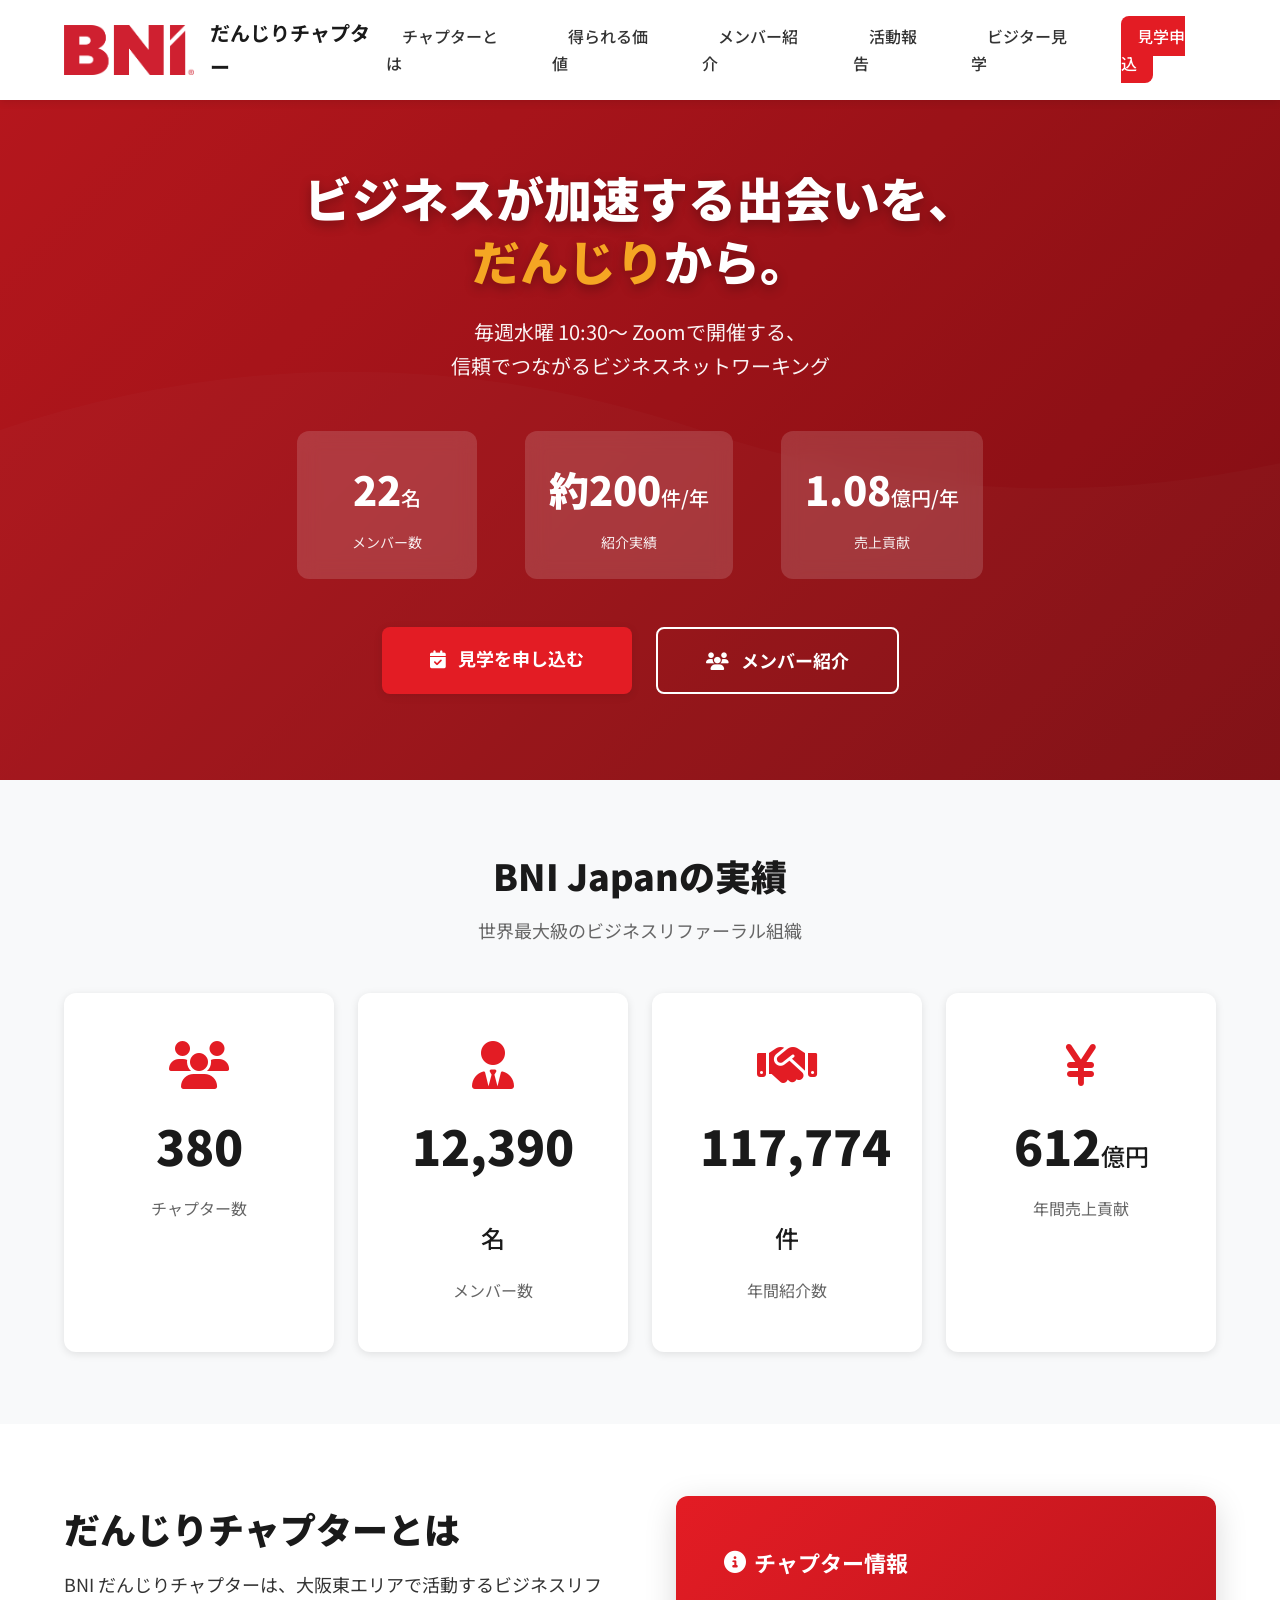
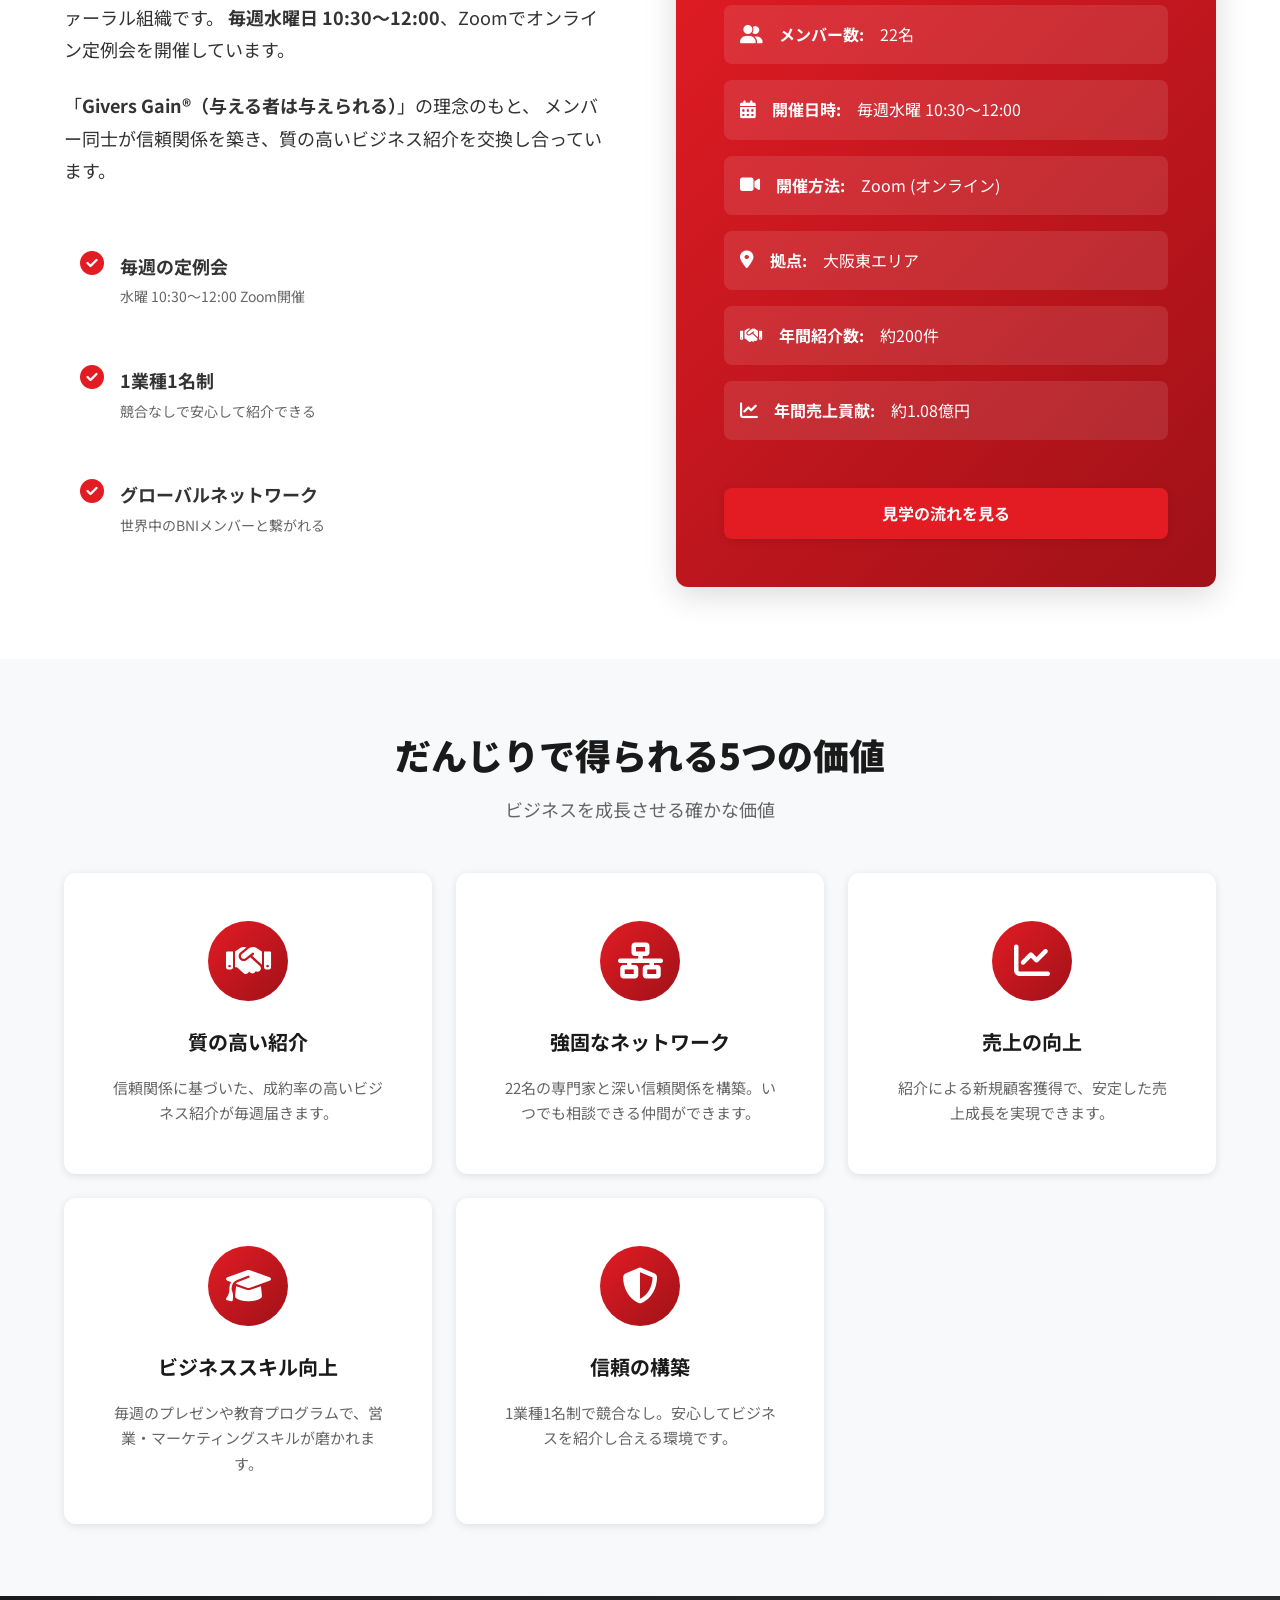
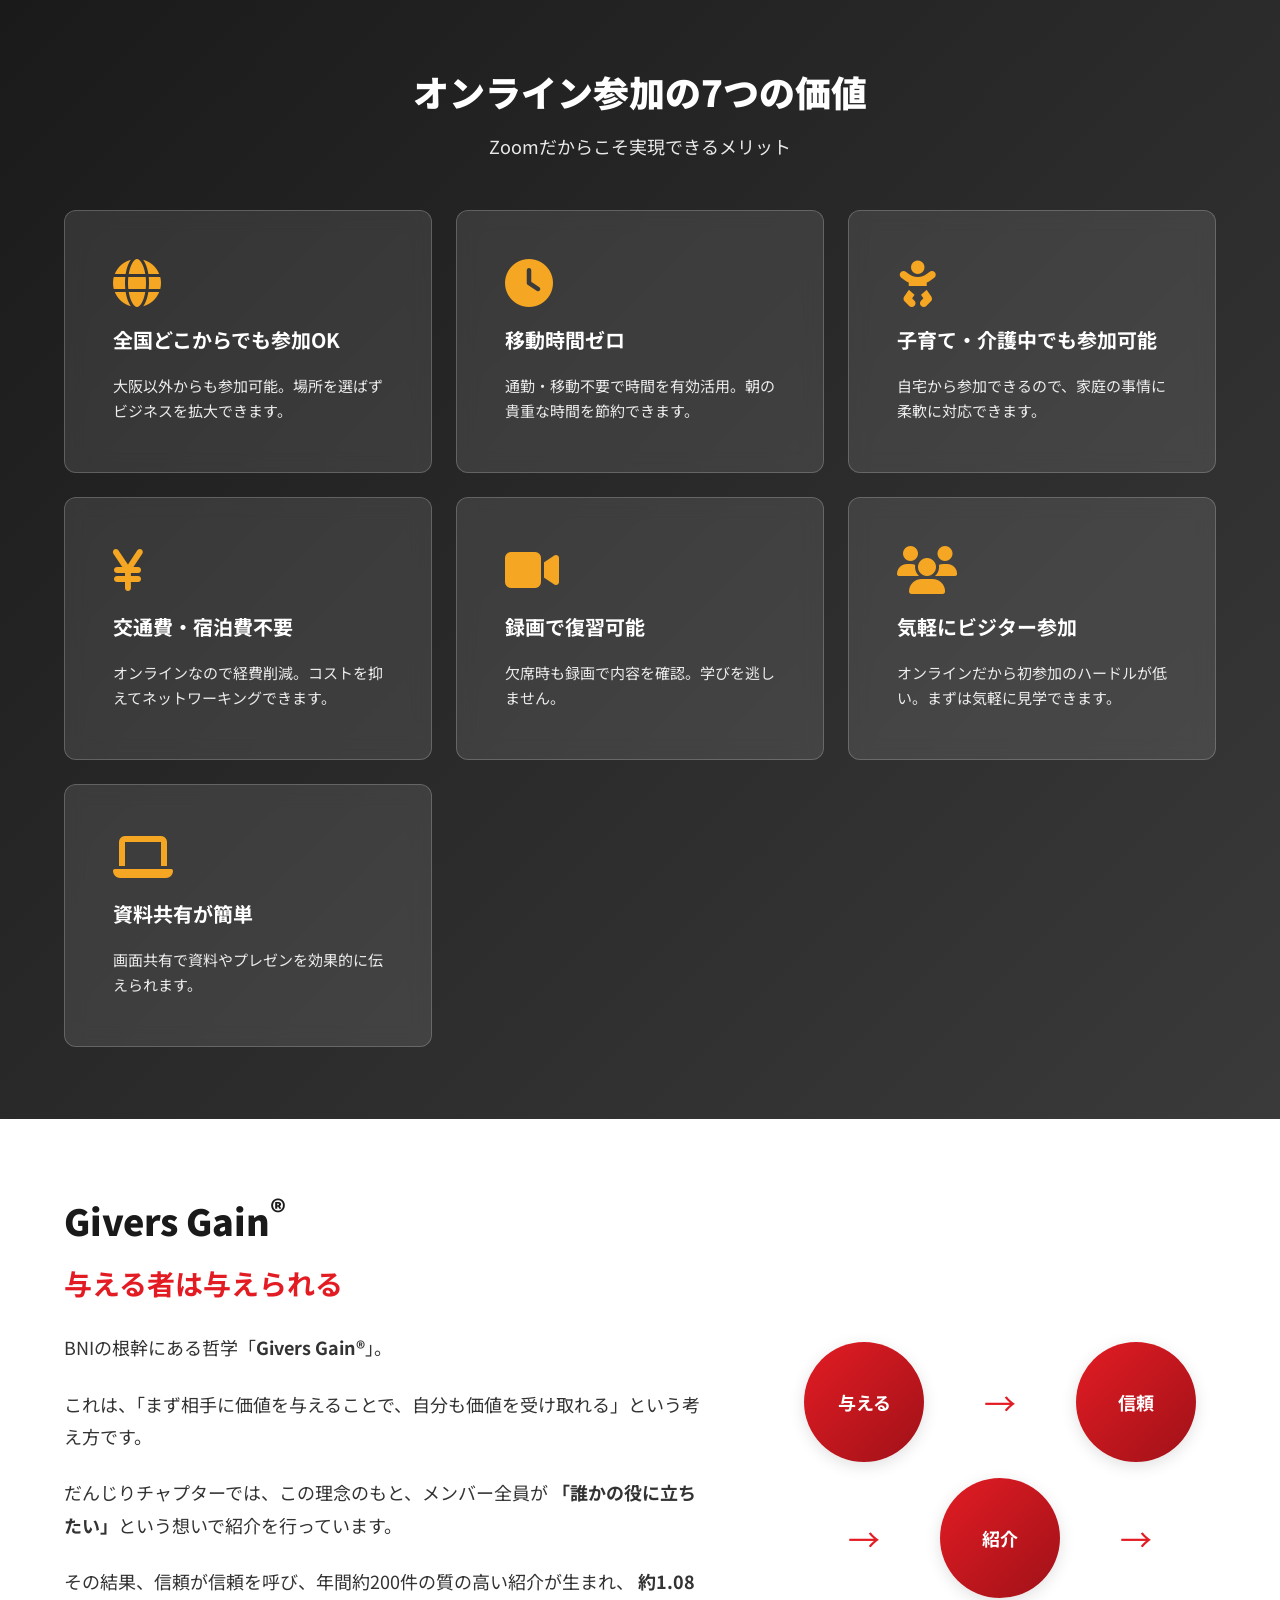
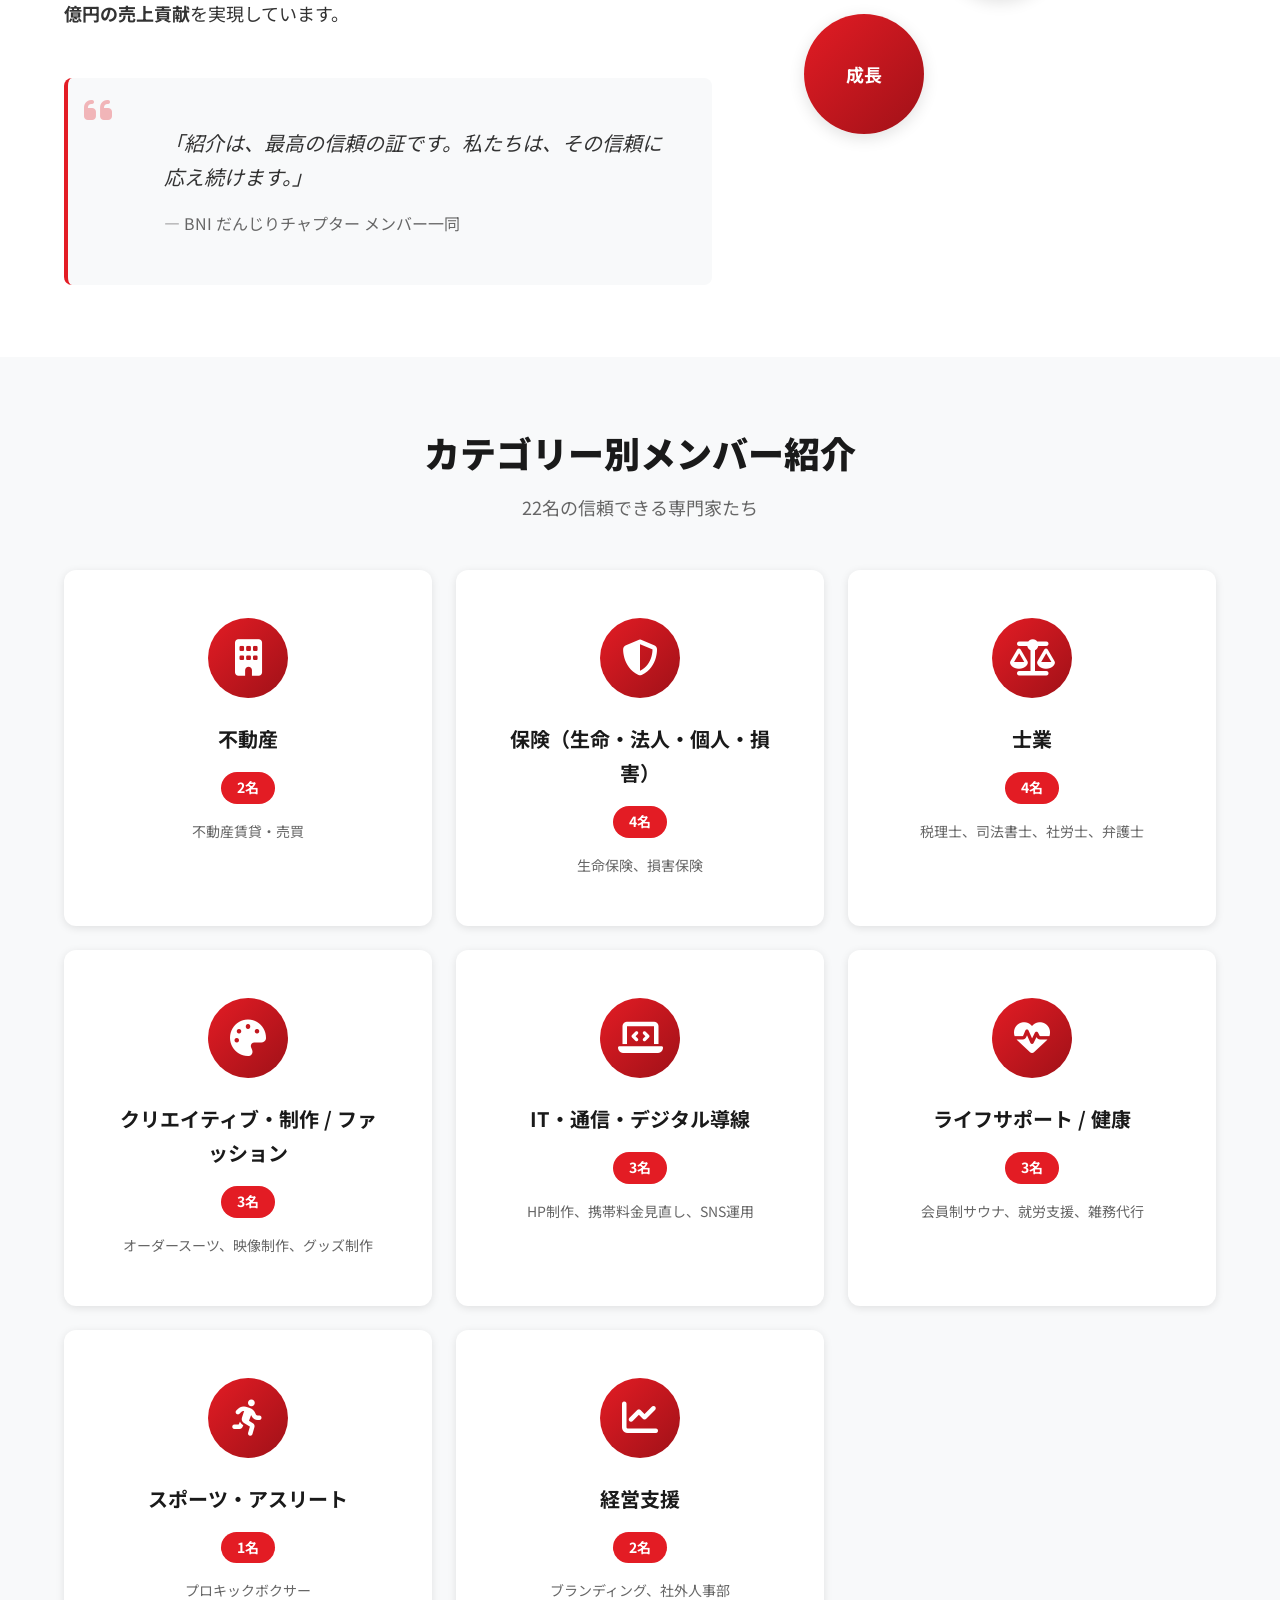
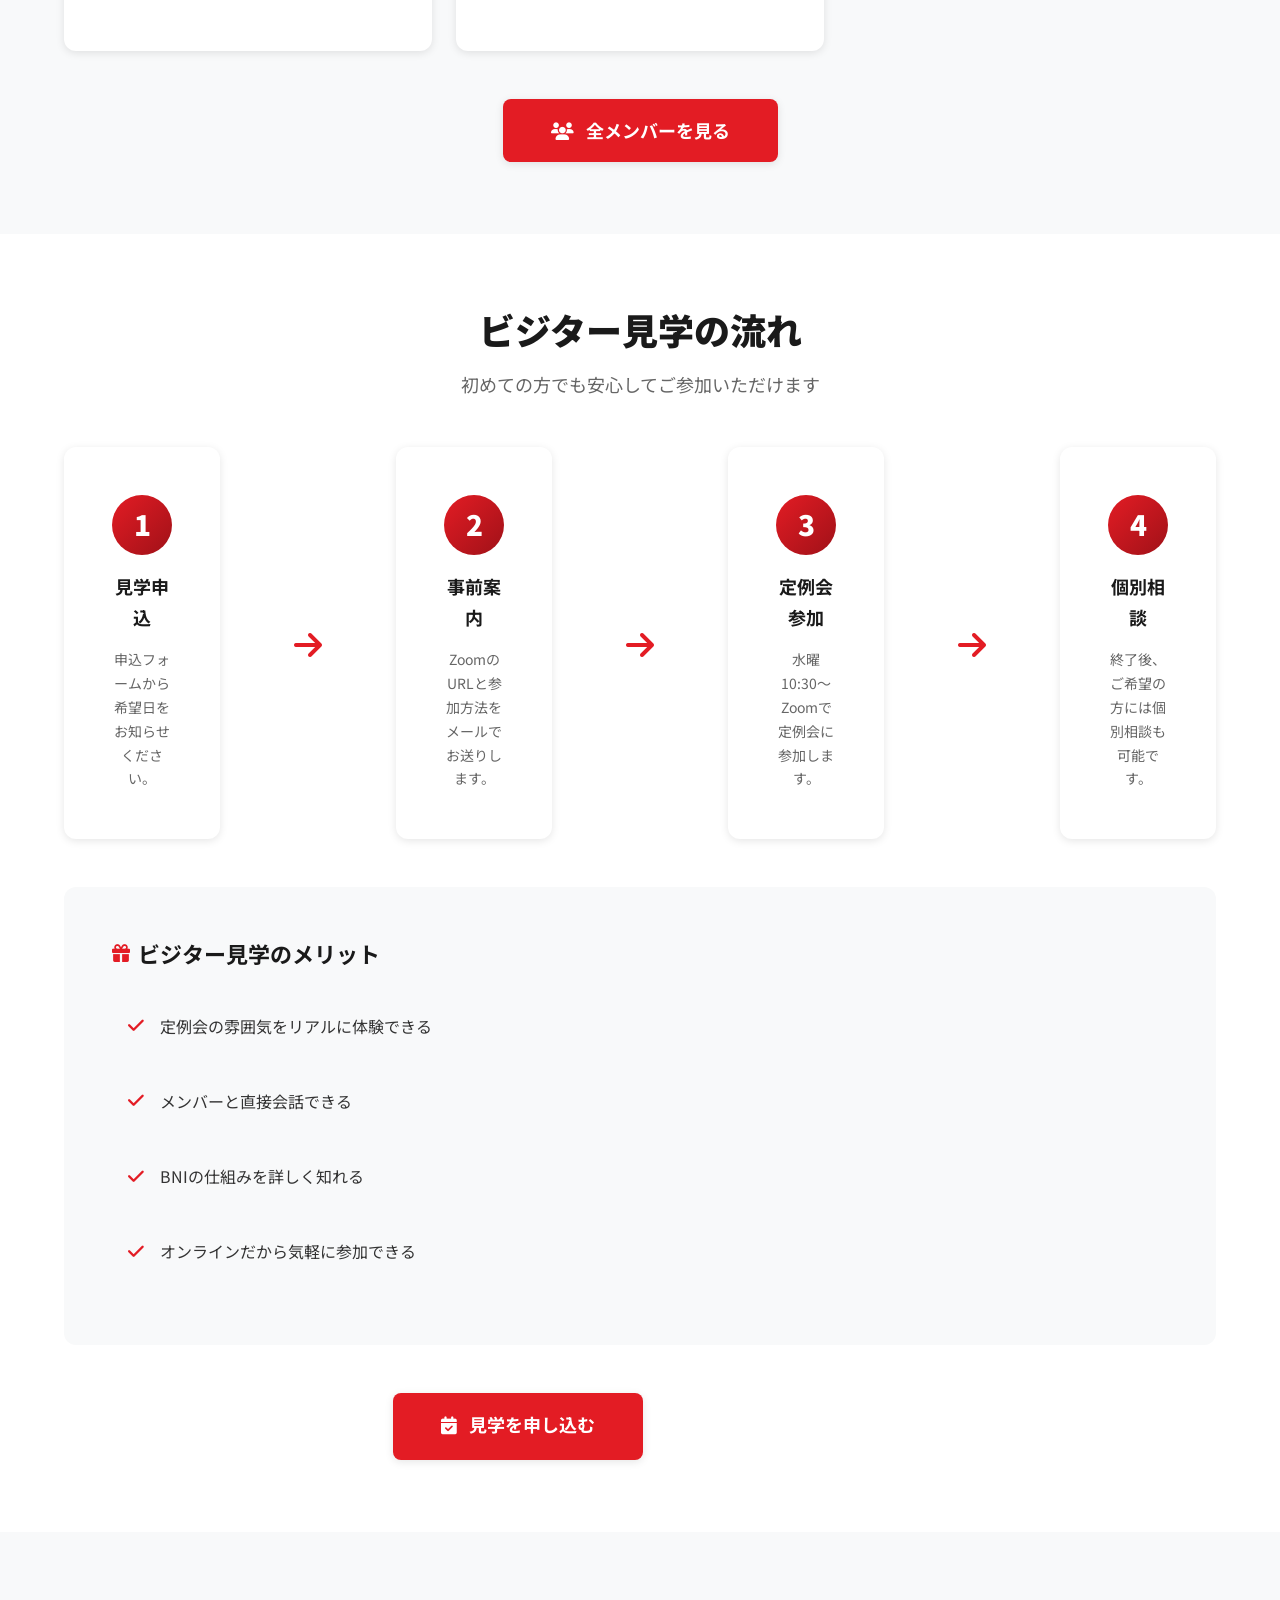
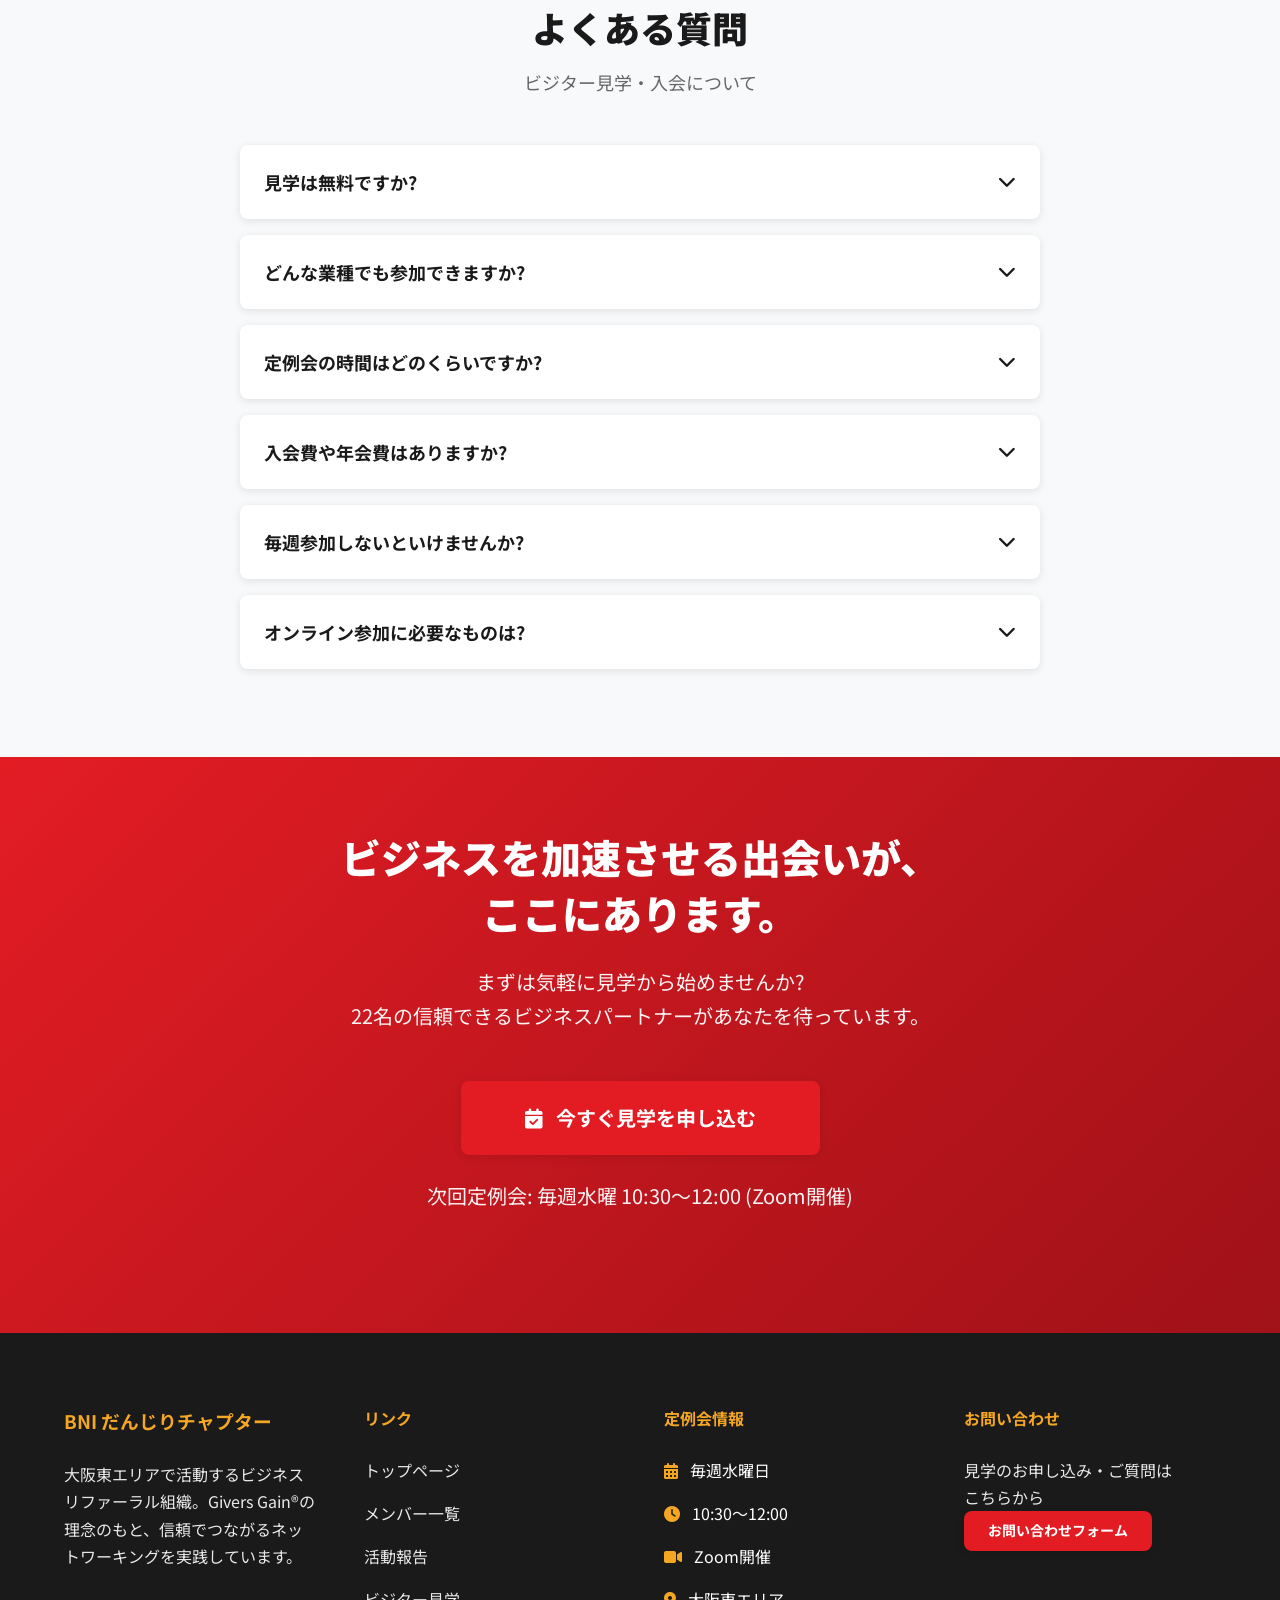
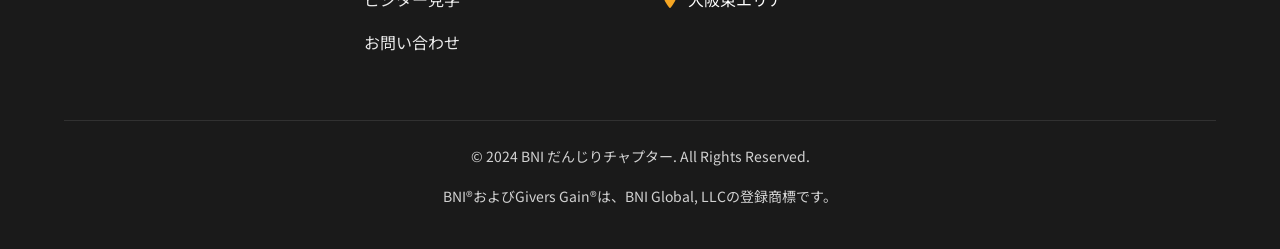
==== index.html @ 2a305344 "Add files via upload" ====
<!DOCTYPE html>
<html lang="ja">
<head>
    <meta charset="UTF-8">
    <meta name="viewport" content="width=device-width, initial-scale=1.0">
    <meta name="description" content="BNI だんじりチャプター公式サイト。大阪東エリアでオンライン開催中。ビジネスが加速する出会いを、だんじりから。毎週水曜10:30〜Zoom定例会。22名の信頼できるビジネスパートナーがあなたを待っています。">
    <meta name="keywords" content="BNI,だんじり,大阪,ビジネス交流会,リファーラル,紹介,ネットワーキング,オンライン,Zoom">
    
    <!-- OGP -->
    <meta property="og:title" content="BNI だんじりチャプター | ビジネスが加速する出会いを">
    <meta property="og:description" content="毎週水曜10:30〜Zoom開催。22名の信頼できるビジネスパートナーと出会えるオンライン交流会。">
    <meta property="og:type" content="website">
    <meta property="og:image" content="https://enterjapan.jp/bni-danjiri/images/bni-logo.png">
    
    <title>BNI だんじりチャプター | ビジネスが加速する出会いを</title>
    
    <!-- Google Fonts -->
    <link rel="preconnect" href="https://fonts.googleapis.com">
    <link rel="preconnect" href="https://fonts.gstatic.com" crossorigin>
    <link href="https://fonts.googleapis.com/css2?family=Noto+Sans+JP:wght@400;500;700;900&family=Roboto:wght@400;500;700;900&display=swap" rel="stylesheet">
    
    <!-- Font Awesome -->
    <link rel="stylesheet" href="https://cdnjs.cloudflare.com/ajax/libs/font-awesome/6.4.0/css/all.min.css">
    
    <!-- CSS -->
    <link rel="stylesheet" href="css/styles.css">
    
    <!-- 構造化データ (Schema.org) -->
    <script type="application/ld+json">
    {
      "@context": "https://schema.org",
      "@type": "Organization",
      "name": "BNI だんじりチャプター",
      "description": "大阪東エリアで活動するBNIチャプター。毎週水曜日10:30〜Zoomでオンライン定例会を開催。",
      "url": "https://enterjapan.jp/bni-danjiri/",
      "logo": "https://enterjapan.jp/bni-danjiri/images/bni-logo.png",
      "contactPoint": {
        "@type": "ContactPoint",
        "contactType": "見学申込",
        "availableLanguage": "Japanese"
      },
      "areaServed": {
        "@type": "Place",
        "name": "大阪東エリア"
      }
    }
    </script>
</head>
<body>
    <!-- ヘッダー -->
    <header class="header">
        <nav class="nav container">
            <div class="nav-logo">
                <img src="images/bni-logo.png" alt="BNI Logo" class="logo-img">
                <span class="chapter-name">だんじりチャプター</span>
            </div>
            <button class="nav-toggle" id="navToggle" aria-label="メニュー">
                <span></span>
                <span></span>
                <span></span>
            </button>
            <ul class="nav-menu" id="navMenu">
                <li><a href="#about" class="nav-link">チャプターとは</a></li>
                <li><a href="#value" class="nav-link">得られる価値</a></li>
                <li><a href="members.html" class="nav-link">メンバー紹介</a></li>
                <li><a href="activity.html" class="nav-link">活動報告</a></li>
                <li><a href="visitor.html" class="nav-link">ビジター見学</a></li>
                <li><a href="contact.html" class="nav-link btn-primary-nav">見学申込</a></li>
            </ul>
        </nav>
    </header>

    <!-- ヒーローセクション -->
    <section class="hero">
        <div class="hero-overlay"></div>
        <div class="hero-content container">
            <h1 class="hero-title">
                ビジネスが加速する出会いを、<br>
                <span class="highlight">だんじり</span>から。
            </h1>
            <p class="hero-subtitle">
                毎週水曜 10:30〜 Zoomで開催する、<br>
                信頼でつながるビジネスネットワーキング
            </p>
            <div class="hero-stats">
                <div class="stat-item">
                    <div class="stat-number">22<span>名</span></div>
                    <div class="stat-label">メンバー数</div>
                </div>
                <div class="stat-item">
                    <div class="stat-number">約200<span>件/年</span></div>
                    <div class="stat-label">紹介実績</div>
                </div>
                <div class="stat-item">
                    <div class="stat-number">1.08<span>億円/年</span></div>
                    <div class="stat-label">売上貢献</div>
                </div>
            </div>
            <div class="hero-cta">
                <a href="contact.html" class="btn btn-primary btn-large">
                    <i class="fas fa-calendar-check"></i> 見学を申し込む
                </a>
                <a href="members.html" class="btn btn-secondary btn-large">
                    <i class="fas fa-users"></i> メンバー紹介
                </a>
            </div>
        </div>
    </section>

    <!-- BNI実績 -->
    <section class="bni-stats">
        <div class="container">
            <h2 class="section-title center">BNI Japanの実績</h2>
            <p class="section-subtitle center">世界最大級のビジネスリファーラル組織</p>
            <div class="stats-grid">
                <div class="stats-card">
                    <i class="fas fa-users"></i>
                    <div class="stats-number">380</div>
                    <div class="stats-label">チャプター数</div>
                </div>
                <div class="stats-card">
                    <i class="fas fa-user-tie"></i>
                    <div class="stats-number">12,390<span>名</span></div>
                    <div class="stats-label">メンバー数</div>
                </div>
                <div class="stats-card">
                    <i class="fas fa-handshake"></i>
                    <div class="stats-number">117,774<span>件</span></div>
                    <div class="stats-label">年間紹介数</div>
                </div>
                <div class="stats-card">
                    <i class="fas fa-yen-sign"></i>
                    <div class="stats-number">612<span>億円</span></div>
                    <div class="stats-label">年間売上貢献</div>
                </div>
            </div>
        </div>
    </section>

    <!-- だんじりチャプターとは -->
    <section id="about" class="about">
        <div class="container">
            <div class="about-grid">
                <div class="about-content">
                    <h2 class="section-title">だんじりチャプターとは</h2>
                    <p class="about-description">
                        BNI だんじりチャプターは、大阪東エリアで活動するビジネスリファーラル組織です。
                        <strong>毎週水曜日 10:30〜12:00</strong>、Zoomでオンライン定例会を開催しています。
                    </p>
                    <p class="about-description">
                        「<strong>Givers Gain®（与える者は与えられる）</strong>」の理念のもと、
                        メンバー同士が信頼関係を築き、質の高いビジネス紹介を交換し合っています。
                    </p>
                    <div class="about-features">
                        <div class="feature-item">
                            <i class="fas fa-check-circle"></i>
                            <div>
                                <h3>毎週の定例会</h3>
                                <p>水曜 10:30〜12:00 Zoom開催</p>
                            </div>
                        </div>
                        <div class="feature-item">
                            <i class="fas fa-check-circle"></i>
                            <div>
                                <h3>1業種1名制</h3>
                                <p>競合なしで安心して紹介できる</p>
                            </div>
                        </div>
                        <div class="feature-item">
                            <i class="fas fa-check-circle"></i>
                            <div>
                                <h3>グローバルネットワーク</h3>
                                <p>世界中のBNIメンバーと繋がれる</p>
                            </div>
                        </div>
                    </div>
                </div>
                <div class="about-image">
                    <div class="chapter-info-card">
                        <h3><i class="fas fa-info-circle"></i> チャプター情報</h3>
                        <ul class="info-list">
                            <li><i class="fas fa-user-friends"></i> <strong>メンバー数:</strong> 22名</li>
                            <li><i class="fas fa-calendar-alt"></i> <strong>開催日時:</strong> 毎週水曜 10:30〜12:00</li>
                            <li><i class="fas fa-video"></i> <strong>開催方法:</strong> Zoom (オンライン)</li>
                            <li><i class="fas fa-map-marker-alt"></i> <strong>拠点:</strong> 大阪東エリア</li>
                            <li><i class="fas fa-handshake"></i> <strong>年間紹介数:</strong> 約200件</li>
                            <li><i class="fas fa-chart-line"></i> <strong>年間売上貢献:</strong> 約1.08億円</li>
                        </ul>
                        <a href="visitor.html" class="btn btn-primary btn-block">見学の流れを見る</a>
                    </div>
                </div>
            </div>
        </div>
    </section>

    <!-- 得られる5つの価値 -->
    <section id="value" class="value">
        <div class="container">
            <h2 class="section-title center">だんじりで得られる5つの価値</h2>
            <p class="section-subtitle center">ビジネスを成長させる確かな価値</p>
            <div class="value-grid">
                <div class="value-card">
                    <div class="value-icon">
                        <i class="fas fa-handshake"></i>
                    </div>
                    <h3>質の高い紹介</h3>
                    <p>信頼関係に基づいた、成約率の高いビジネス紹介が毎週届きます。</p>
                </div>
                <div class="value-card">
                    <div class="value-icon">
                        <i class="fas fa-network-wired"></i>
                    </div>
                    <h3>強固なネットワーク</h3>
                    <p>22名の専門家と深い信頼関係を構築。いつでも相談できる仲間ができます。</p>
                </div>
                <div class="value-card">
                    <div class="value-icon">
                        <i class="fas fa-chart-line"></i>
                    </div>
                    <h3>売上の向上</h3>
                    <p>紹介による新規顧客獲得で、安定した売上成長を実現できます。</p>
                </div>
                <div class="value-card">
                    <div class="value-icon">
                        <i class="fas fa-graduation-cap"></i>
                    </div>
                    <h3>ビジネススキル向上</h3>
                    <p>毎週のプレゼンや教育プログラムで、営業・マーケティングスキルが磨かれます。</p>
                </div>
                <div class="value-card">
                    <div class="value-icon">
                        <i class="fas fa-shield-alt"></i>
                    </div>
                    <h3>信頼の構築</h3>
                    <p>1業種1名制で競合なし。安心してビジネスを紹介し合える環境です。</p>
                </div>
            </div>
        </div>
    </section>

    <!-- オンライン参加の7つの価値 -->
    <section class="online-value">
        <div class="container">
            <h2 class="section-title center white">オンライン参加の7つの価値</h2>
            <p class="section-subtitle center white">Zoomだからこそ実現できるメリット</p>
            <div class="online-grid">
                <div class="online-card">
                    <i class="fas fa-globe"></i>
                    <h3>全国どこからでも参加OK</h3>
                    <p>大阪以外からも参加可能。場所を選ばずビジネスを拡大できます。</p>
                </div>
                <div class="online-card">
                    <i class="fas fa-clock"></i>
                    <h3>移動時間ゼロ</h3>
                    <p>通勤・移動不要で時間を有効活用。朝の貴重な時間を節約できます。</p>
                </div>
                <div class="online-card">
                    <i class="fas fa-baby"></i>
                    <h3>子育て・介護中でも参加可能</h3>
                    <p>自宅から参加できるので、家庭の事情に柔軟に対応できます。</p>
                </div>
                <div class="online-card">
                    <i class="fas fa-yen-sign"></i>
                    <h3>交通費・宿泊費不要</h3>
                    <p>オンラインなので経費削減。コストを抑えてネットワーキングできます。</p>
                </div>
                <div class="online-card">
                    <i class="fas fa-video"></i>
                    <h3>録画で復習可能</h3>
                    <p>欠席時も録画で内容を確認。学びを逃しません。</p>
                </div>
                <div class="online-card">
                    <i class="fas fa-users"></i>
                    <h3>気軽にビジター参加</h3>
                    <p>オンラインだから初参加のハードルが低い。まずは気軽に見学できます。</p>
                </div>
                <div class="online-card">
                    <i class="fas fa-laptop"></i>
                    <h3>資料共有が簡単</h3>
                    <p>画面共有で資料やプレゼンを効果的に伝えられます。</p>
                </div>
            </div>
        </div>
    </section>

    <!-- Givers Gain®ストーリー -->
    <section class="givers-gain">
        <div class="container">
            <div class="givers-content">
                <div class="givers-text">
                    <h2 class="section-title">Givers Gain<sup>®</sup></h2>
                    <h3 class="givers-subtitle">与える者は与えられる</h3>
                    <p class="givers-description">
                        BNIの根幹にある哲学「<strong>Givers Gain®</strong>」。
                    </p>
                    <p class="givers-description">
                        これは、「まず相手に価値を与えることで、自分も価値を受け取れる」という考え方です。
                    </p>
                    <p class="givers-description">
                        だんじりチャプターでは、この理念のもと、メンバー全員が
                        <strong>「誰かの役に立ちたい」</strong>という想いで紹介を行っています。
                    </p>
                    <p class="givers-description">
                        その結果、信頼が信頼を呼び、年間約200件の質の高い紹介が生まれ、
                        <strong>約1.08億円の売上貢献</strong>を実現しています。
                    </p>
                    <blockquote class="givers-quote">
                        <i class="fas fa-quote-left"></i>
                        <p>「紹介は、最高の信頼の証です。私たちは、その信頼に応え続けます。」</p>
                        <cite>— BNI だんじりチャプター メンバー一同</cite>
                    </blockquote>
                </div>
                <div class="givers-visual">
                    <div class="givers-circle">
                        <div class="circle-item">与える</div>
                        <div class="circle-arrow">→</div>
                        <div class="circle-item">信頼</div>
                        <div class="circle-arrow">→</div>
                        <div class="circle-item">紹介</div>
                        <div class="circle-arrow">→</div>
                        <div class="circle-item">成長</div>
                    </div>
                </div>
            </div>
        </div>
    </section>

    <!-- カテゴリー別メンバー紹介 -->
    <section id="members" class="members">
        <div class="container">
            <h2 class="section-title center">カテゴリー別メンバー紹介</h2>
            <p class="section-subtitle center">22名の信頼できる専門家たち</p>
            <div class="category-grid">
                <a href="members.html#real-estate" class="category-card">
                    <div class="category-icon">
                        <i class="fas fa-building"></i>
                    </div>
                    <h3>不動産</h3>
                    <div class="category-count">2名</div>
                    <p>不動産賃貸・売買</p>
                </a>
                <a href="members.html#insurance" class="category-card">
                    <div class="category-icon">
                        <i class="fas fa-shield-alt"></i>
                    </div>
                    <h3>保険（生命・法人・個人・損害）</h3>
                    <div class="category-count">4名</div>
                    <p>生命保険、損害保険</p>
                </a>
                <a href="members.html#professional" class="category-card">
                    <div class="category-icon">
                        <i class="fas fa-balance-scale"></i>
                    </div>
                    <h3>士業</h3>
                    <div class="category-count">4名</div>
                    <p>税理士、司法書士、社労士、弁護士</p>
                </a>
                <a href="members.html#creative" class="category-card">
                    <div class="category-icon">
                        <i class="fas fa-palette"></i>
                    </div>
                    <h3>クリエイティブ・制作 / ファッション</h3>
                    <div class="category-count">3名</div>
                    <p>オーダースーツ、映像制作、グッズ制作</p>
                </a>
                <a href="members.html#it" class="category-card">
                    <div class="category-icon">
                        <i class="fas fa-laptop-code"></i>
                    </div>
                    <h3>IT・通信・デジタル導線</h3>
                    <div class="category-count">3名</div>
                    <p>HP制作、携帯料金見直し、SNS運用</p>
                </a>
                <a href="members.html#life" class="category-card">
                    <div class="category-icon">
                        <i class="fas fa-heartbeat"></i>
                    </div>
                    <h3>ライフサポート / 健康</h3>
                    <div class="category-count">3名</div>
                    <p>会員制サウナ、就労支援、雑務代行</p>
                </a>
                <a href="members.html#sports" class="category-card">
                    <div class="category-icon">
                        <i class="fas fa-running"></i>
                    </div>
                    <h3>スポーツ・アスリート</h3>
                    <div class="category-count">1名</div>
                    <p>プロキックボクサー</p>
                </a>
                <a href="members.html#business" class="category-card">
                    <div class="category-icon">
                        <i class="fas fa-chart-line"></i>
                    </div>
                    <h3>経営支援</h3>
                    <div class="category-count">2名</div>
                    <p>ブランディング、社外人事部</p>
                </a>
            </div>
            <div class="members-cta">
                <a href="members.html" class="btn btn-primary btn-large">
                    <i class="fas fa-users"></i> 全メンバーを見る
                </a>
            </div>
        </div>
    </section>

    <!-- ビジター参加案内 -->
    <section class="visitor-guide">
        <div class="container">
            <h2 class="section-title center">ビジター見学の流れ</h2>
            <p class="section-subtitle center">初めての方でも安心してご参加いただけます</p>
            <div class="steps-grid">
                <div class="step-card">
                    <div class="step-number">1</div>
                    <h3>見学申込</h3>
                    <p>申込フォームから希望日をお知らせください。</p>
                </div>
                <div class="step-arrow"><i class="fas fa-arrow-right"></i></div>
                <div class="step-card">
                    <div class="step-number">2</div>
                    <h3>事前案内</h3>
                    <p>ZoomのURLと参加方法をメールでお送りします。</p>
                </div>
                <div class="step-arrow"><i class="fas fa-arrow-right"></i></div>
                <div class="step-card">
                    <div class="step-number">3</div>
                    <h3>定例会参加</h3>
                    <p>水曜10:30〜 Zoomで定例会に参加します。</p>
                </div>
                <div class="step-arrow"><i class="fas fa-arrow-right"></i></div>
                <div class="step-card">
                    <div class="step-number">4</div>
                    <h3>個別相談</h3>
                    <p>終了後、ご希望の方には個別相談も可能です。</p>
                </div>
            </div>
            <div class="visitor-benefits">
                <h3><i class="fas fa-gift"></i> ビジター見学のメリット</h3>
                <ul>
                    <li><i class="fas fa-check"></i> 定例会の雰囲気をリアルに体験できる</li>
                    <li><i class="fas fa-check"></i> メンバーと直接会話できる</li>
                    <li><i class="fas fa-check"></i> BNIの仕組みを詳しく知れる</li>
                    <li><i class="fas fa-check"></i> オンラインだから気軽に参加できる</li>
                </ul>
            </div>
            <div class="visitor-cta">
                <a href="contact.html" class="btn btn-primary btn-large">
                    <i class="fas fa-calendar-check"></i> 見学を申し込む
                </a>
                <a href="visitor.html" class="btn btn-secondary btn-large">
                    <i class="fas fa-info-circle"></i> 詳しく見る
                </a>
            </div>
        </div>
    </section>

    <!-- FAQ -->
    <section class="faq">
        <div class="container">
            <h2 class="section-title center">よくある質問</h2>
            <p class="section-subtitle center">ビジター見学・入会について</p>
            <div class="faq-list">
                <div class="faq-item">
                    <button class="faq-question">
                        <span>見学は無料ですか?</span>
                        <i class="fas fa-chevron-down"></i>
                    </button>
                    <div class="faq-answer">
                        <p>はい、初回の見学は無料です。お気軽にご参加ください。</p>
                    </div>
                </div>
                <div class="faq-item">
                    <button class="faq-question">
                        <span>どんな業種でも参加できますか?</span>
                        <i class="fas fa-chevron-down"></i>
                    </button>
                    <div class="faq-answer">
                        <p>はい。ただし、1業種1名制のため、すでにメンバーがいる業種の場合は、空きが出るまでお待ちいただく場合があります。</p>
                    </div>
                </div>
                <div class="faq-item">
                    <button class="faq-question">
                        <span>定例会の時間はどのくらいですか?</span>
                        <i class="fas fa-chevron-down"></i>
                    </button>
                    <div class="faq-answer">
                        <p>毎週水曜日 10:30〜12:00 の90分間です。</p>
                    </div>
                </div>
                <div class="faq-item">
                    <button class="faq-question">
                        <span>入会費や年会費はありますか?</span>
                        <i class="fas fa-chevron-down"></i>
                    </button>
                    <div class="faq-answer">
                        <p>はい、BNIの入会金・年会費が必要です。詳しくは見学時にご説明いたします。</p>
                    </div>
                </div>
                <div class="faq-item">
                    <button class="faq-question">
                        <span>毎週参加しないといけませんか?</span>
                        <i class="fas fa-chevron-down"></i>
                    </button>
                    <div class="faq-answer">
                        <p>BNIでは高い出席率が求められます。信頼関係構築のため、可能な限り毎週のご参加をお願いしています。</p>
                    </div>
                </div>
                <div class="faq-item">
                    <button class="faq-question">
                        <span>オンライン参加に必要なものは?</span>
                        <i class="fas fa-chevron-down"></i>
                    </button>
                    <div class="faq-answer">
                        <p>パソコンまたはスマートフォン、安定したインターネット環境、Zoomアプリ(無料)が必要です。</p>
                    </div>
                </div>
            </div>
        </div>
    </section>

    <!-- 最終CTA -->
    <section class="final-cta">
        <div class="container">
            <div class="final-cta-content">
                <h2>ビジネスを加速させる出会いが、<br>ここにあります。</h2>
                <p>まずは気軽に見学から始めませんか?<br>22名の信頼できるビジネスパートナーがあなたを待っています。</p>
                <a href="contact.html" class="btn btn-primary btn-xlarge">
                    <i class="fas fa-calendar-check"></i> 今すぐ見学を申し込む
                </a>
                <p class="final-note">次回定例会: 毎週水曜 10:30〜12:00 (Zoom開催)</p>
            </div>
        </div>
    </section>

    <!-- フッター -->
    <footer class="footer">
        <div class="container">
            <div class="footer-grid">
                <div class="footer-section">
                    <h3>BNI だんじりチャプター</h3>
                    <p>大阪東エリアで活動するビジネスリファーラル組織。Givers Gain®の理念のもと、信頼でつながるネットワーキングを実践しています。</p>
                </div>
                <div class="footer-section">
                    <h4>リンク</h4>
                    <ul class="footer-links">
                        <li><a href="index.html">トップページ</a></li>
                        <li><a href="members.html">メンバー一覧</a></li>
                        <li><a href="activity.html">活動報告</a></li>
                        <li><a href="visitor.html">ビジター見学</a></li>
                        <li><a href="contact.html">お問い合わせ</a></li>
                    </ul>
                </div>
                <div class="footer-section">
                    <h4>定例会情報</h4>
                    <ul class="footer-info">
                        <li><i class="fas fa-calendar-alt"></i> 毎週水曜日</li>
                        <li><i class="fas fa-clock"></i> 10:30〜12:00</li>
                        <li><i class="fas fa-video"></i> Zoom開催</li>
                        <li><i class="fas fa-map-marker-alt"></i> 大阪東エリア</li>
                    </ul>
                </div>
                <div class="footer-section">
                    <h4>お問い合わせ</h4>
                    <p>見学のお申し込み・ご質問は<br>こちらから</p>
                    <a href="contact.html" class="btn btn-primary btn-small">お問い合わせフォーム</a>
                </div>
            </div>
            <div class="footer-bottom">
                <p>&copy; 2024 BNI だんじりチャプター. All Rights Reserved.</p>
                <p class="footer-disclaimer">BNI®およびGivers Gain®は、BNI Global, LLCの登録商標です。</p>
            </div>
        </div>
    </footer>

    <!-- JavaScript -->
    <script src="js/main.js"></script>
</body>
</html>
---- css/styles.css ----
/* ========================================
   リセット & 基本設定
   ======================================== */
* {
    margin: 0;
    padding: 0;
    box-sizing: border-box;
}

:root {
    /* カラーパレット */
    --primary-color: #E31C24;
    --secondary-color: #1A1A1A;
    --accent-color: #F5A623;
    --text-color: #333333;
    --bg-color: #FFFFFF;
    --light-bg: #F8F9FA;
    --border-color: #E0E0E0;
    
    /* フォント */
    --font-ja: 'Noto Sans JP', sans-serif;
    --font-en: 'Roboto', sans-serif;
    
    /* スペーシング */
    --spacing-xs: 8px;
    --spacing-sm: 16px;
    --spacing-md: 24px;
    --spacing-lg: 48px;
    --spacing-xl: 72px;
    
    /* ボーダー半径 */
    --radius-sm: 8px;
    --radius-md: 12px;
    --radius-lg: 16px;
    
    /* シャドウ */
    --shadow-sm: 0 2px 8px rgba(0, 0, 0, 0.1);
    --shadow-md: 0 4px 16px rgba(0, 0, 0, 0.12);
    --shadow-lg: 0 8px 32px rgba(0, 0, 0, 0.15);
    
    /* トランジション */
    --transition: all 0.3s ease;
}

html {
    scroll-behavior: smooth;
}

body {
    font-family: var(--font-ja);
    color: var(--text-color);
    background-color: var(--bg-color);
    line-height: 1.7;
    font-size: 16px;
}

.container {
    max-width: 1200px;
    margin: 0 auto;
    padding: 0 var(--spacing-md);
}

img {
    max-width: 100%;
    height: auto;
    display: block;
}

a {
    color: var(--primary-color);
    text-decoration: none;
    transition: var(--transition);
}

a:hover {
    opacity: 0.8;
}

/* ========================================
   ボタン
   ======================================== */
.btn {
    display: inline-block;
    padding: 12px 32px;
    border-radius: var(--radius-sm);
    font-weight: 700;
    text-align: center;
    cursor: pointer;
    transition: var(--transition);
    border: none;
    font-family: var(--font-ja);
    font-size: 16px;
}

.btn-primary {
    background-color: var(--primary-color);
    color: #fff;
    box-shadow: var(--shadow-sm);
}

.btn-primary:hover {
    background-color: #c41118;
    transform: translateY(-2px);
    box-shadow: var(--shadow-md);
}

.btn-secondary {
    background-color: transparent;
    color: #fff;
    border: 2px solid #fff;
}

.btn-secondary:hover {
    background-color: #fff;
    color: var(--primary-color);
}

.btn-large {
    padding: 16px 48px;
    font-size: 18px;
}

.btn-xlarge {
    padding: 20px 64px;
    font-size: 20px;
}

.btn-small {
    padding: 8px 24px;
    font-size: 14px;
}

.btn-block {
    display: block;
    width: 100%;
}

.btn i {
    margin-right: 8px;
}

/* ========================================
   セクションタイトル
   ======================================== */
.section-title {
    font-size: 36px;
    font-weight: 900;
    margin-bottom: var(--spacing-sm);
    color: var(--secondary-color);
    line-height: 1.3;
}

.section-title.center {
    text-align: center;
}

.section-title.white {
    color: #fff;
}

.section-subtitle {
    font-size: 18px;
    color: #666;
    margin-bottom: var(--spacing-lg);
}

.section-subtitle.center {
    text-align: center;
}

.section-subtitle.white {
    color: rgba(255, 255, 255, 0.9);
}

/* ========================================
   ヘッダー
   ======================================== */
.header {
    position: fixed;
    top: 0;
    left: 0;
    width: 100%;
    background-color: #fff;
    box-shadow: var(--shadow-sm);
    z-index: 1000;
}

.nav {
    display: flex;
    justify-content: space-between;
    align-items: center;
    padding: var(--spacing-sm) var(--spacing-md);
}

.nav-logo {
    display: flex;
    align-items: center;
    gap: var(--spacing-sm);
}

.logo-img {
    height: 50px;
    width: auto;
}

.chapter-name {
    font-size: 20px;
    font-weight: 700;
    color: var(--secondary-color);
}

.nav-menu {
    display: flex;
    list-style: none;
    gap: var(--spacing-md);
    align-items: center;
}

.nav-link {
    color: var(--text-color);
    font-weight: 500;
    padding: 8px 16px;
    border-radius: var(--radius-sm);
    transition: var(--transition);
}

.nav-link:hover {
    background-color: var(--light-bg);
    color: var(--primary-color);
}

.btn-primary-nav {
    background-color: var(--primary-color);
    color: #fff !important;
}

.btn-primary-nav:hover {
    background-color: #c41118;
}

.nav-toggle {
    display: none;
    flex-direction: column;
    gap: 5px;
    background: none;
    border: none;
    cursor: pointer;
}

.nav-toggle span {
    width: 25px;
    height: 3px;
    background-color: var(--secondary-color);
    transition: var(--transition);
}

/* ========================================
   ヒーローセクション
   ======================================== */
.hero {
    position: relative;
    min-height: 700px;
    display: flex;
    align-items: center;
    justify-content: center;
    background: linear-gradient(135deg, var(--primary-color) 0%, #a01118 100%);
    margin-top: 80px;
    overflow: hidden;
}

.hero::before {
    content: '';
    position: absolute;
    top: 0;
    left: 0;
    right: 0;
    bottom: 0;
    background: url('data:image/svg+xml,<svg xmlns="http://www.w3.org/2000/svg" viewBox="0 0 1200 600"><path fill="rgba(255,255,255,0.05)" d="M0,300 Q300,200 600,300 T1200,300 L1200,600 L0,600 Z"/></svg>');
    background-size: cover;
    opacity: 0.5;
}

.hero-overlay {
    position: absolute;
    top: 0;
    left: 0;
    right: 0;
    bottom: 0;
    background: rgba(0, 0, 0, 0.2);
}

.hero-content {
    position: relative;
    z-index: 10;
    text-align: center;
    color: #fff;
    padding: var(--spacing-xl) var(--spacing-md);
}

.hero-title {
    font-size: 48px;
    font-weight: 900;
    margin-bottom: var(--spacing-md);
    line-height: 1.3;
    text-shadow: 0 4px 12px rgba(0, 0, 0, 0.3);
}

.hero-title .highlight {
    color: var(--accent-color);
}

.hero-subtitle {
    font-size: 20px;
    margin-bottom: var(--spacing-lg);
    opacity: 0.95;
}

.hero-stats {
    display: flex;
    justify-content: center;
    gap: var(--spacing-lg);
    margin-bottom: var(--spacing-lg);
    flex-wrap: wrap;
}

.stat-item {
    background-color: rgba(255, 255, 255, 0.15);
    padding: var(--spacing-md);
    border-radius: var(--radius-md);
    backdrop-filter: blur(10px);
    min-width: 180px;
}

.stat-number {
    font-size: 40px;
    font-weight: 900;
    margin-bottom: 8px;
}

.stat-number span {
    font-size: 20px;
    font-weight: 500;
}

.stat-label {
    font-size: 14px;
    opacity: 0.9;
}

.hero-cta {
    display: flex;
    justify-content: center;
    gap: var(--spacing-md);
    flex-wrap: wrap;
}

/* ========================================
   BNI実績
   ======================================== */
.bni-stats {
    padding: var(--spacing-xl) 0;
    background-color: var(--light-bg);
}

.stats-grid {
    display: grid;
    grid-template-columns: repeat(auto-fit, minmax(250px, 1fr));
    gap: var(--spacing-md);
    margin-top: var(--spacing-lg);
}

.stats-card {
    background-color: #fff;
    padding: var(--spacing-lg);
    border-radius: var(--radius-md);
    text-align: center;
    box-shadow: var(--shadow-sm);
    transition: var(--transition);
}

.stats-card:hover {
    transform: translateY(-8px);
    box-shadow: var(--shadow-lg);
}

.stats-card i {
    font-size: 48px;
    color: var(--primary-color);
    margin-bottom: var(--spacing-sm);
}

.stats-number {
    font-size: 48px;
    font-weight: 900;
    color: var(--secondary-color);
    margin-bottom: 8px;
}

.stats-number span {
    font-size: 24px;
    font-weight: 500;
}

.stats-label {
    font-size: 16px;
    color: #666;
}

/* ========================================
   だんじりチャプターとは
   ======================================== */
.about {
    padding: var(--spacing-xl) 0;
}

.about-grid {
    display: grid;
    grid-template-columns: 1fr 1fr;
    gap: var(--spacing-xl);
    align-items: center;
}

.about-description {
    font-size: 18px;
    line-height: 1.8;
    margin-bottom: var(--spacing-md);
}

.about-features {
    margin-top: var(--spacing-lg);
}

.feature-item {
    display: flex;
    gap: var(--spacing-sm);
    margin-bottom: var(--spacing-md);
    padding: var(--spacing-sm);
    border-radius: var(--radius-sm);
    transition: var(--transition);
}

.feature-item:hover {
    background-color: var(--light-bg);
}

.feature-item i {
    font-size: 24px;
    color: var(--primary-color);
    flex-shrink: 0;
}

.feature-item h3 {
    font-size: 18px;
    font-weight: 700;
    margin-bottom: 4px;
}

.feature-item p {
    font-size: 14px;
    color: #666;
}

.chapter-info-card {
    background: linear-gradient(135deg, var(--primary-color), #a01118);
    color: #fff;
    padding: var(--spacing-lg);
    border-radius: var(--radius-md);
    box-shadow: var(--shadow-lg);
}

.chapter-info-card h3 {
    font-size: 22px;
    margin-bottom: var(--spacing-md);
    display: flex;
    align-items: center;
    gap: 8px;
}

.info-list {
    list-style: none;
    margin-bottom: var(--spacing-lg);
}

.info-list li {
    padding: var(--spacing-sm);
    margin-bottom: var(--spacing-sm);
    background-color: rgba(255, 255, 255, 0.1);
    border-radius: var(--radius-sm);
    display: flex;
    align-items: center;
    gap: var(--spacing-sm);
}

.info-list i {
    font-size: 18px;
}

/* ========================================
   得られる価値
   ======================================== */
.value {
    padding: var(--spacing-xl) 0;
    background-color: var(--light-bg);
}

.value-grid {
    display: grid;
    grid-template-columns: repeat(auto-fit, minmax(280px, 1fr));
    gap: var(--spacing-md);
    margin-top: var(--spacing-lg);
}

.value-card {
    background-color: #fff;
    padding: var(--spacing-lg);
    border-radius: var(--radius-md);
    box-shadow: var(--shadow-sm);
    transition: var(--transition);
    text-align: center;
}

.value-card:hover {
    transform: translateY(-8px);
    box-shadow: var(--shadow-lg);
    border: 2px solid var(--primary-color);
}

.value-icon {
    width: 80px;
    height: 80px;
    background: linear-gradient(135deg, var(--primary-color), #a01118);
    border-radius: 50%;
    display: flex;
    align-items: center;
    justify-content: center;
    margin: 0 auto var(--spacing-md);
}

.value-icon i {
    font-size: 36px;
    color: #fff;
}

.value-card h3 {
    font-size: 20px;
    font-weight: 700;
    margin-bottom: var(--spacing-sm);
    color: var(--secondary-color);
}

.value-card p {
    font-size: 15px;
    color: #666;
    line-height: 1.7;
}

/* ========================================
   オンライン参加の価値
   ======================================== */
.online-value {
    padding: var(--spacing-xl) 0;
    background: linear-gradient(135deg, var(--secondary-color), #3a3a3a);
    color: #fff;
}

.online-grid {
    display: grid;
    grid-template-columns: repeat(auto-fit, minmax(300px, 1fr));
    gap: var(--spacing-md);
    margin-top: var(--spacing-lg);
}

.online-card {
    background-color: rgba(255, 255, 255, 0.1);
    padding: var(--spacing-lg);
    border-radius: var(--radius-md);
    backdrop-filter: blur(10px);
    border: 1px solid rgba(255, 255, 255, 0.2);
    transition: var(--transition);
}

.online-card:hover {
    background-color: rgba(255, 255, 255, 0.15);
    transform: translateY(-8px);
}

.online-card i {
    font-size: 48px;
    color: var(--accent-color);
    margin-bottom: var(--spacing-sm);
}

.online-card h3 {
    font-size: 20px;
    font-weight: 700;
    margin-bottom: var(--spacing-sm);
}

.online-card p {
    font-size: 15px;
    opacity: 0.9;
    line-height: 1.7;
}

/* ========================================
   Givers Gain
   ======================================== */
.givers-gain {
    padding: var(--spacing-xl) 0;
}

.givers-content {
    display: grid;
    grid-template-columns: 1.5fr 1fr;
    gap: var(--spacing-xl);
    align-items: center;
}

.givers-subtitle {
    font-size: 28px;
    color: var(--primary-color);
    margin-bottom: var(--spacing-md);
    font-weight: 700;
}

.givers-description {
    font-size: 18px;
    line-height: 1.8;
    margin-bottom: var(--spacing-md);
}

.givers-quote {
    background-color: var(--light-bg);
    padding: var(--spacing-lg);
    border-left: 4px solid var(--primary-color);
    border-radius: var(--radius-sm);
    margin-top: var(--spacing-lg);
    position: relative;
}

.givers-quote i {
    font-size: 32px;
    color: var(--primary-color);
    opacity: 0.3;
    position: absolute;
    top: 16px;
    left: 16px;
}

.givers-quote p {
    font-size: 20px;
    font-style: italic;
    margin-bottom: var(--spacing-sm);
    padding-left: 48px;
}

.givers-quote cite {
    font-size: 16px;
    color: #666;
    font-style: normal;
    padding-left: 48px;
}

.givers-visual {
    display: flex;
    align-items: center;
    justify-content: center;
}

.givers-circle {
    display: grid;
    grid-template-columns: 1fr auto 1fr;
    grid-template-rows: auto auto;
    gap: var(--spacing-sm);
    align-items: center;
    justify-items: center;
}

.circle-item {
    width: 120px;
    height: 120px;
    background: linear-gradient(135deg, var(--primary-color), #a01118);
    color: #fff;
    border-radius: 50%;
    display: flex;
    align-items: center;
    justify-content: center;
    font-size: 18px;
    font-weight: 700;
    box-shadow: var(--shadow-md);
}

.circle-arrow {
    font-size: 32px;
    color: var(--primary-color);
}

/* ========================================
   カテゴリー別メンバー
   ======================================== */
.members {
    padding: var(--spacing-xl) 0;
    background-color: var(--light-bg);
}

.category-grid {
    display: grid;
    grid-template-columns: repeat(auto-fit, minmax(280px, 1fr));
    gap: var(--spacing-md);
    margin-top: var(--spacing-lg);
}

.category-card {
    background-color: #fff;
    padding: var(--spacing-lg);
    border-radius: var(--radius-md);
    box-shadow: var(--shadow-sm);
    transition: var(--transition);
    text-align: center;
    display: block;
    color: var(--text-color);
}

.category-card:hover {
    transform: translateY(-8px);
    box-shadow: var(--shadow-lg);
    border: 2px solid var(--primary-color);
}

.category-icon {
    width: 80px;
    height: 80px;
    background: linear-gradient(135deg, var(--primary-color), #a01118);
    border-radius: 50%;
    display: flex;
    align-items: center;
    justify-content: center;
    margin: 0 auto var(--spacing-md);
}

.category-icon i {
    font-size: 36px;
    color: #fff;
}

.category-card h3 {
    font-size: 20px;
    font-weight: 700;
    margin-bottom: var(--spacing-sm);
    color: var(--secondary-color);
}

.category-count {
    display: inline-block;
    background-color: var(--primary-color);
    color: #fff;
    padding: 4px 16px;
    border-radius: 20px;
    font-size: 14px;
    font-weight: 700;
    margin-bottom: var(--spacing-sm);
}

.category-card p {
    font-size: 14px;
    color: #666;
}

.members-cta {
    text-align: center;
    margin-top: var(--spacing-lg);
}

/* ========================================
   ビジター案内
   ======================================== */
.visitor-guide {
    padding: var(--spacing-xl) 0;
}

.steps-grid {
    display: grid;
    grid-template-columns: repeat(7, 1fr);
    gap: var(--spacing-md);
    margin-top: var(--spacing-lg);
    align-items: center;
}

.step-card {
    background-color: #fff;
    padding: var(--spacing-lg);
    border-radius: var(--radius-md);
    box-shadow: var(--shadow-sm);
    text-align: center;
    transition: var(--transition);
    grid-column: span 1.5;
}

.step-card:hover {
    transform: translateY(-8px);
    box-shadow: var(--shadow-lg);
}

.step-arrow {
    font-size: 32px;
    color: var(--primary-color);
    text-align: center;
    grid-column: span 0.5;
}

.step-number {
    width: 60px;
    height: 60px;
    background: linear-gradient(135deg, var(--primary-color), #a01118);
    color: #fff;
    border-radius: 50%;
    display: flex;
    align-items: center;
    justify-content: center;
    font-size: 28px;
    font-weight: 900;
    margin: 0 auto var(--spacing-sm);
}

.step-card h3 {
    font-size: 18px;
    font-weight: 700;
    margin-bottom: var(--spacing-sm);
    color: var(--secondary-color);
}

.step-card p {
    font-size: 14px;
    color: #666;
}

.visitor-benefits {
    background-color: var(--light-bg);
    padding: var(--spacing-lg);
    border-radius: var(--radius-md);
    margin-top: var(--spacing-lg);
}

.visitor-benefits h3 {
    font-size: 22px;
    font-weight: 700;
    margin-bottom: var(--spacing-md);
    color: var(--secondary-color);
    display: flex;
    align-items: center;
    gap: 8px;
}

.visitor-benefits ul {
    list-style: none;
}

.visitor-benefits li {
    padding: var(--spacing-sm);
    margin-bottom: var(--spacing-sm);
    display: flex;
    align-items: center;
    gap: var(--spacing-sm);
    font-size: 16px;
}

.visitor-benefits i {
    color: var(--primary-color);
    font-size: 18px;
}

.visitor-cta {
    display: flex;
    justify-content: center;
    gap: var(--spacing-md);
    margin-top: var(--spacing-lg);
    flex-wrap: wrap;
}

/* ========================================
   FAQ
   ======================================== */
.faq {
    padding: var(--spacing-xl) 0;
    background-color: var(--light-bg);
}

.faq-list {
    max-width: 800px;
    margin: var(--spacing-lg) auto 0;
}

.faq-item {
    background-color: #fff;
    margin-bottom: var(--spacing-sm);
    border-radius: var(--radius-sm);
    box-shadow: var(--shadow-sm);
    overflow: hidden;
}

.faq-question {
    width: 100%;
    padding: var(--spacing-md);
    background-color: transparent;
    border: none;
    text-align: left;
    font-size: 18px;
    font-weight: 700;
    color: var(--secondary-color);
    cursor: pointer;
    display: flex;
    justify-content: space-between;
    align-items: center;
    transition: var(--transition);
    font-family: var(--font-ja);
}

.faq-question:hover {
    background-color: var(--light-bg);
    color: var(--primary-color);
}

.faq-question i {
    transition: var(--transition);
}

.faq-item.active .faq-question i {
    transform: rotate(180deg);
}

.faq-answer {
    max-height: 0;
    overflow: hidden;
    transition: max-height 0.3s ease;
}

.faq-item.active .faq-answer {
    max-height: 500px;
}

.faq-answer p {
    padding: 0 var(--spacing-md) var(--spacing-md);
    font-size: 16px;
    line-height: 1.7;
    color: #666;
}

/* ========================================
   最終CTA
   ======================================== */
.final-cta {
    padding: var(--spacing-xl) 0;
    background: linear-gradient(135deg, var(--primary-color), #a01118);
    color: #fff;
    text-align: center;
}

.final-cta-content h2 {
    font-size: 40px;
    font-weight: 900;
    margin-bottom: var(--spacing-md);
    line-height: 1.4;
}

.final-cta-content p {
    font-size: 20px;
    margin-bottom: var(--spacing-lg);
    opacity: 0.95;
}

.final-note {
    font-size: 16px;
    margin-top: var(--spacing-md);
    opacity: 0.9;
}

/* ========================================
   フッター
   ======================================== */
.footer {
    background-color: var(--secondary-color);
    color: #fff;
    padding: var(--spacing-xl) 0 var(--spacing-md);
}

.footer-grid {
    display: grid;
    grid-template-columns: repeat(auto-fit, minmax(250px, 1fr));
    gap: var(--spacing-lg);
    margin-bottom: var(--spacing-lg);
}

.footer-section h3,
.footer-section h4 {
    margin-bottom: var(--spacing-md);
    color: var(--accent-color);
}

.footer-section p {
    line-height: 1.7;
    opacity: 0.9;
}

.footer-links,
.footer-info {
    list-style: none;
}

.footer-links li,
.footer-info li {
    margin-bottom: var(--spacing-sm);
}

.footer-links a {
    color: #fff;
    opacity: 0.9;
    transition: var(--transition);
}

.footer-links a:hover {
    color: var(--accent-color);
    opacity: 1;
}

.footer-info i {
    margin-right: 8px;
    color: var(--accent-color);
}

.footer-bottom {
    text-align: center;
    padding-top: var(--spacing-md);
    border-top: 1px solid rgba(255, 255, 255, 0.1);
}

.footer-bottom p {
    margin-bottom: var(--spacing-sm);
    opacity: 0.8;
    font-size: 14px;
}

.footer-disclaimer {
    font-size: 12px;
    opacity: 0.6;
}

/* ========================================
   レスポンシブ (タブレット)
   ======================================== */
@media (max-width: 1024px) {
    .about-grid,
    .givers-content {
        grid-template-columns: 1fr;
    }
    
    .steps-grid {
        grid-template-columns: 1fr;
    }
    
    .step-arrow {
        transform: rotate(90deg);
        grid-column: span 1;
    }
    
    .step-card {
        grid-column: span 1;
    }
}

/* ========================================
   レスポンシブ (スマホ)
   ======================================== */
@media (max-width: 768px) {
    .nav-menu {
        position: fixed;
        top: 80px;
        left: -100%;
        width: 100%;
        height: calc(100vh - 80px);
        background-color: #fff;
        flex-direction: column;
        padding: var(--spacing-lg);
        transition: var(--transition);
        box-shadow: var(--shadow-md);
    }
    
    .nav-menu.active {
        left: 0;
    }
    
    .nav-toggle {
        display: flex;
    }
    
    .hero-title {
        font-size: 32px;
    }
    
    .hero-subtitle {
        font-size: 16px;
    }
    
    .hero-stats {
        flex-direction: column;
        gap: var(--spacing-sm);
    }
    
    .hero-cta {
        flex-direction: column;
    }
    
    .section-title {
        font-size: 28px;
    }
    
    .section-subtitle {
        font-size: 16px;
    }
    
    .stats-grid,
    .value-grid,
    .online-grid,
    .category-grid {
        grid-template-columns: 1fr;
    }
    
    .givers-circle {
        grid-template-columns: 1fr;
        grid-template-rows: auto;
    }
    
    .circle-arrow {
        transform: rotate(90deg);
    }
    
    .final-cta-content h2 {
        font-size: 28px;
    }
    
    .final-cta-content p {
        font-size: 16px;
    }
}
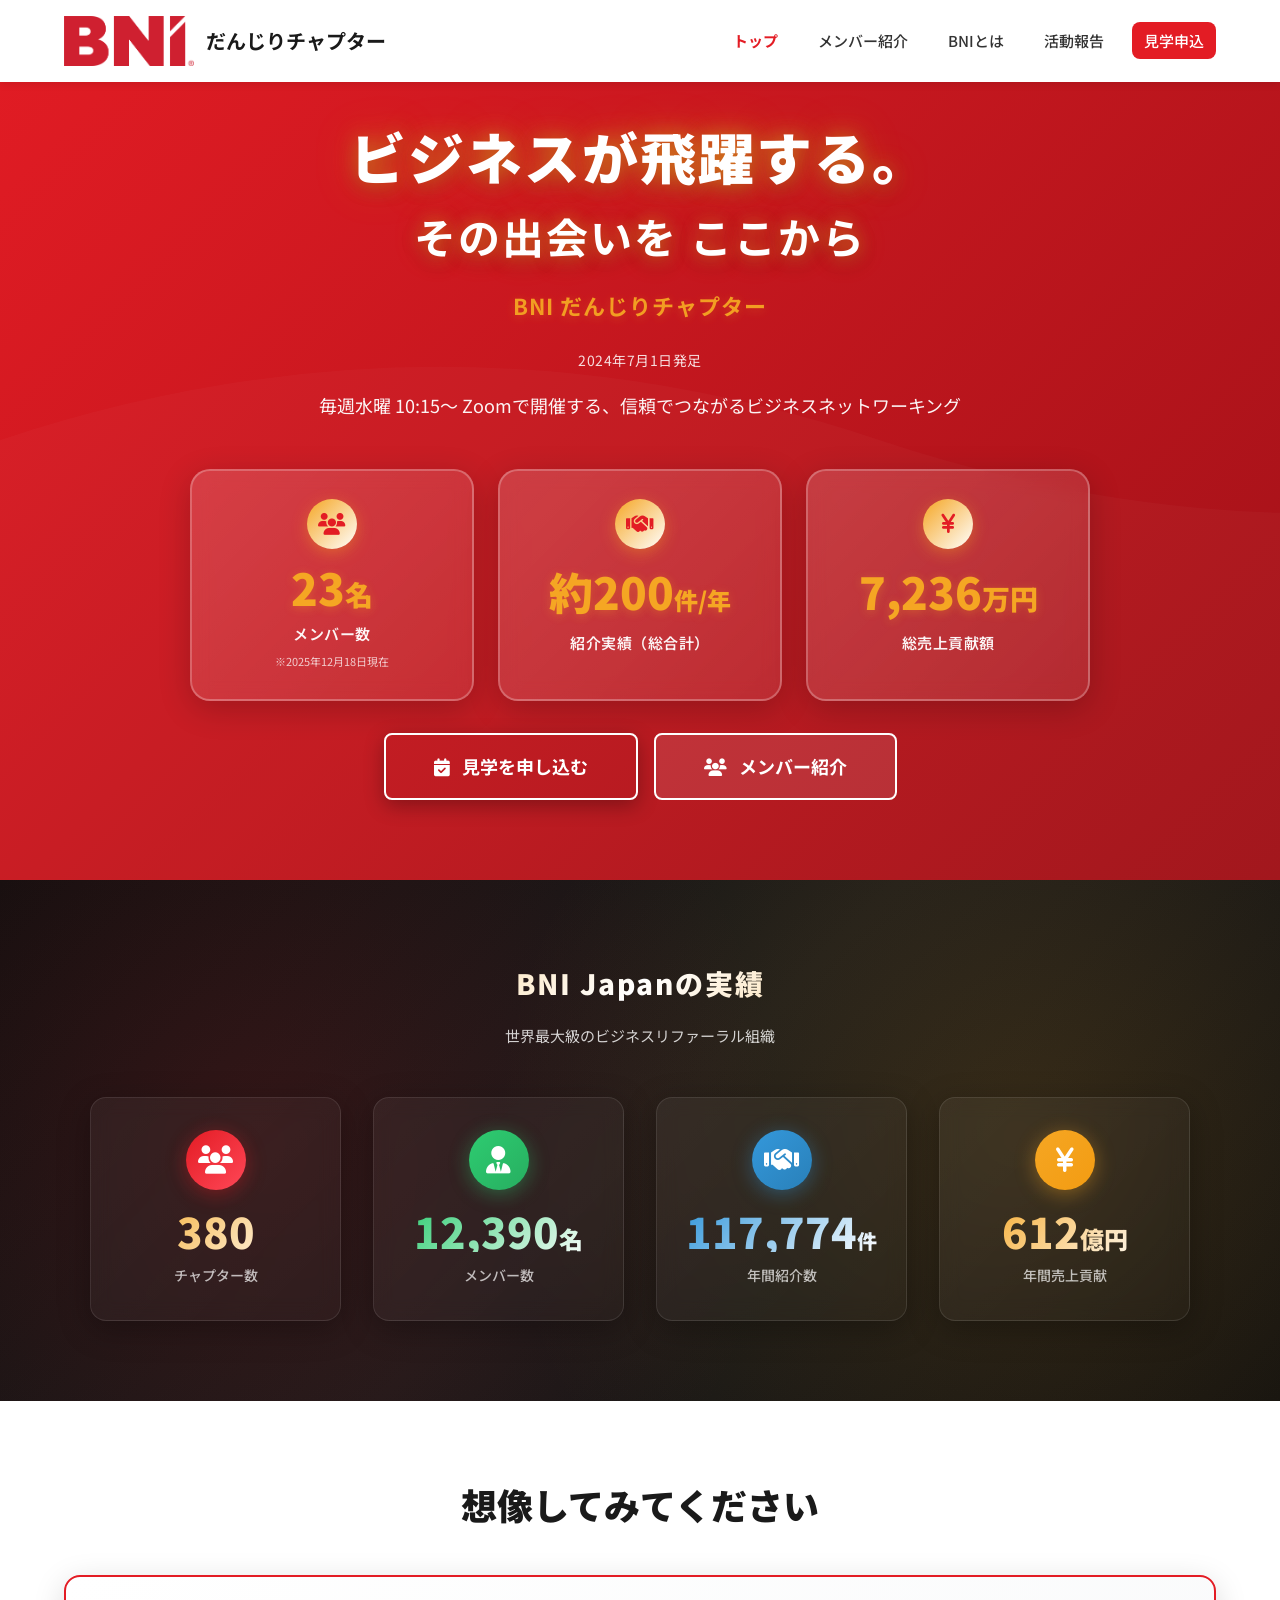
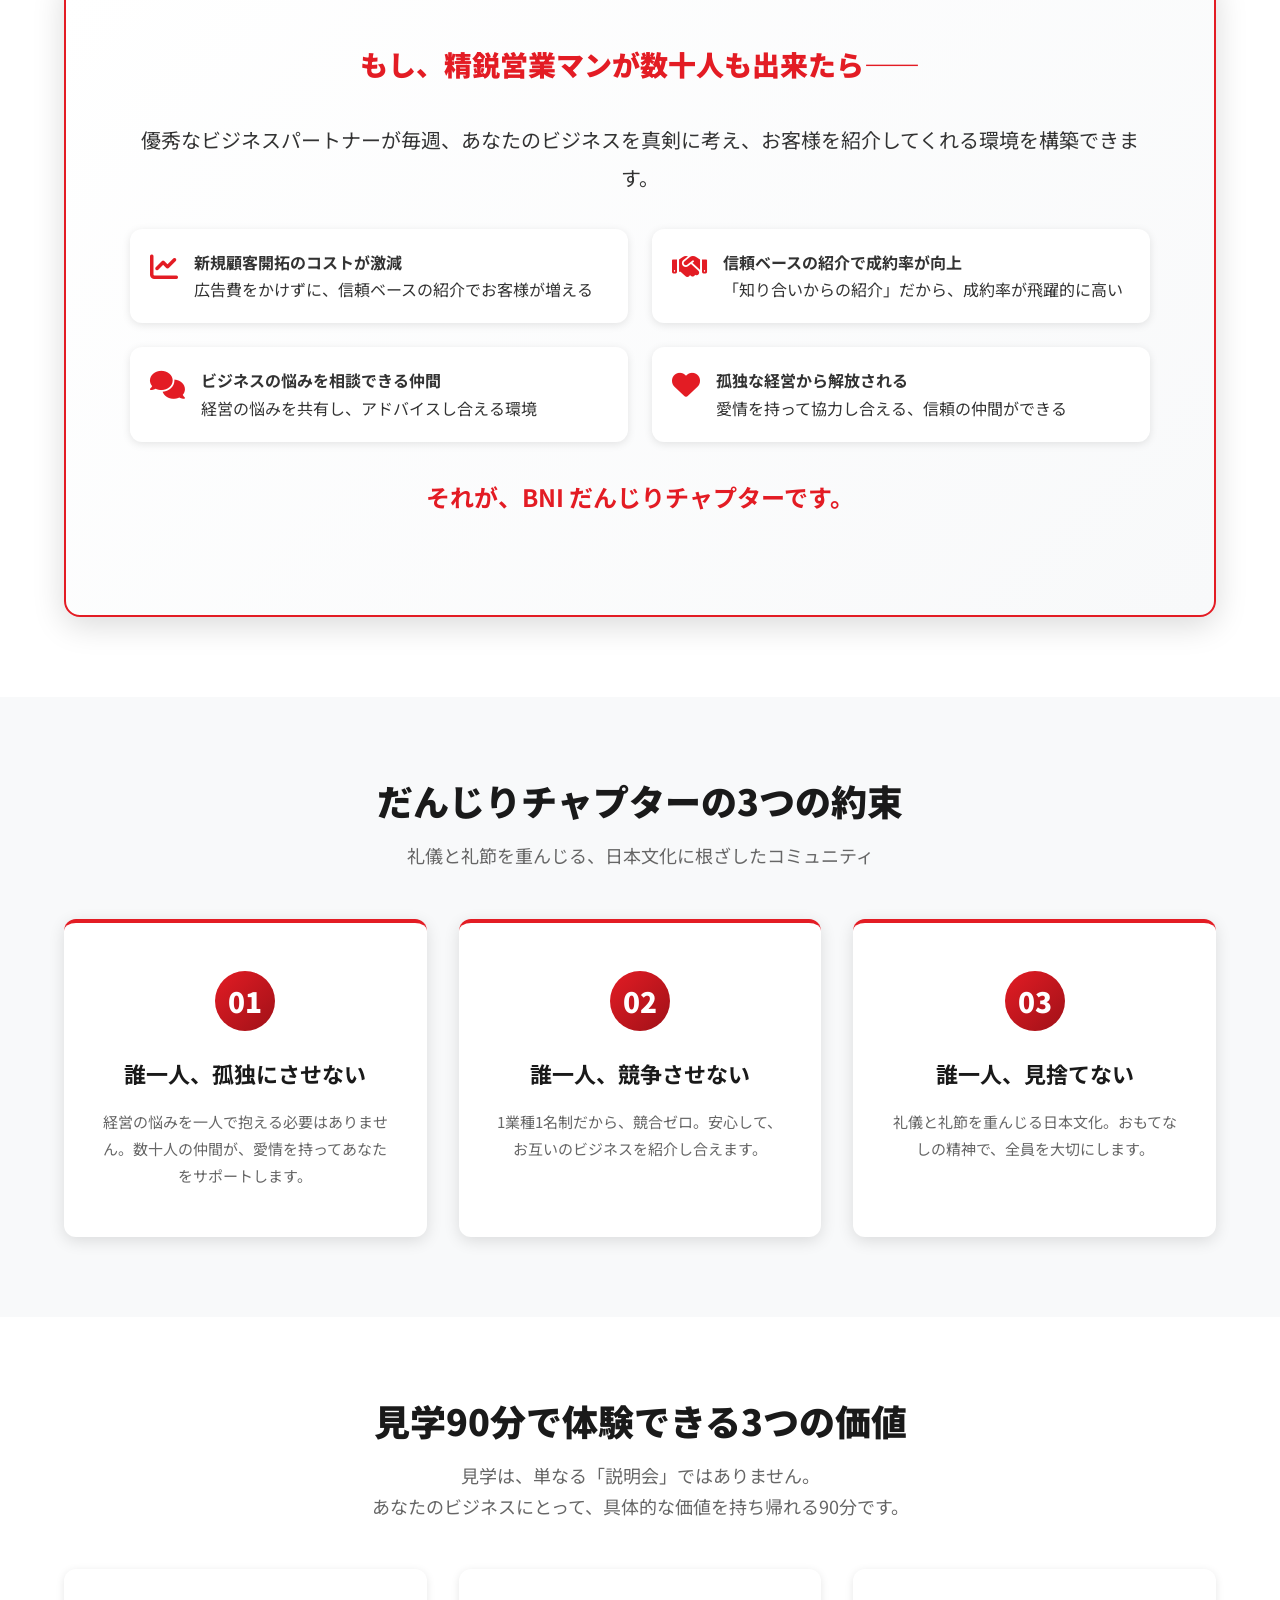
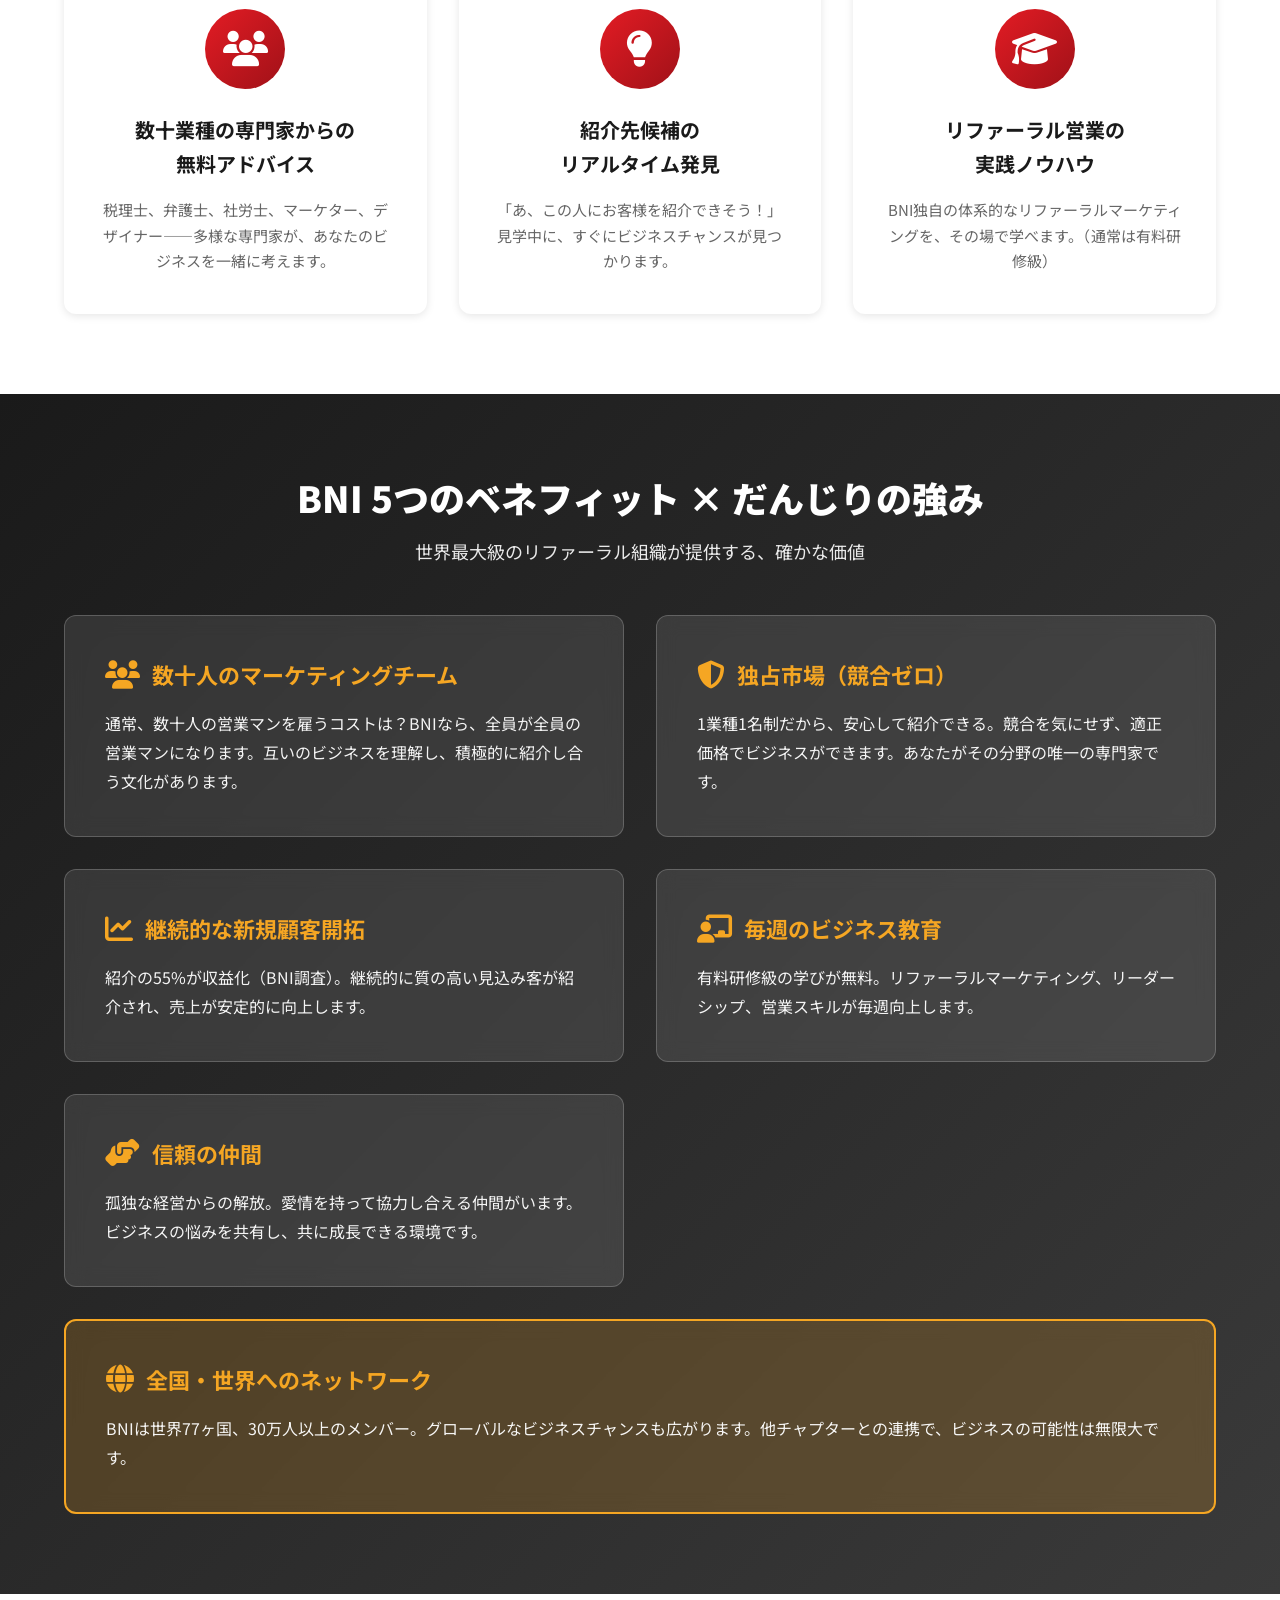
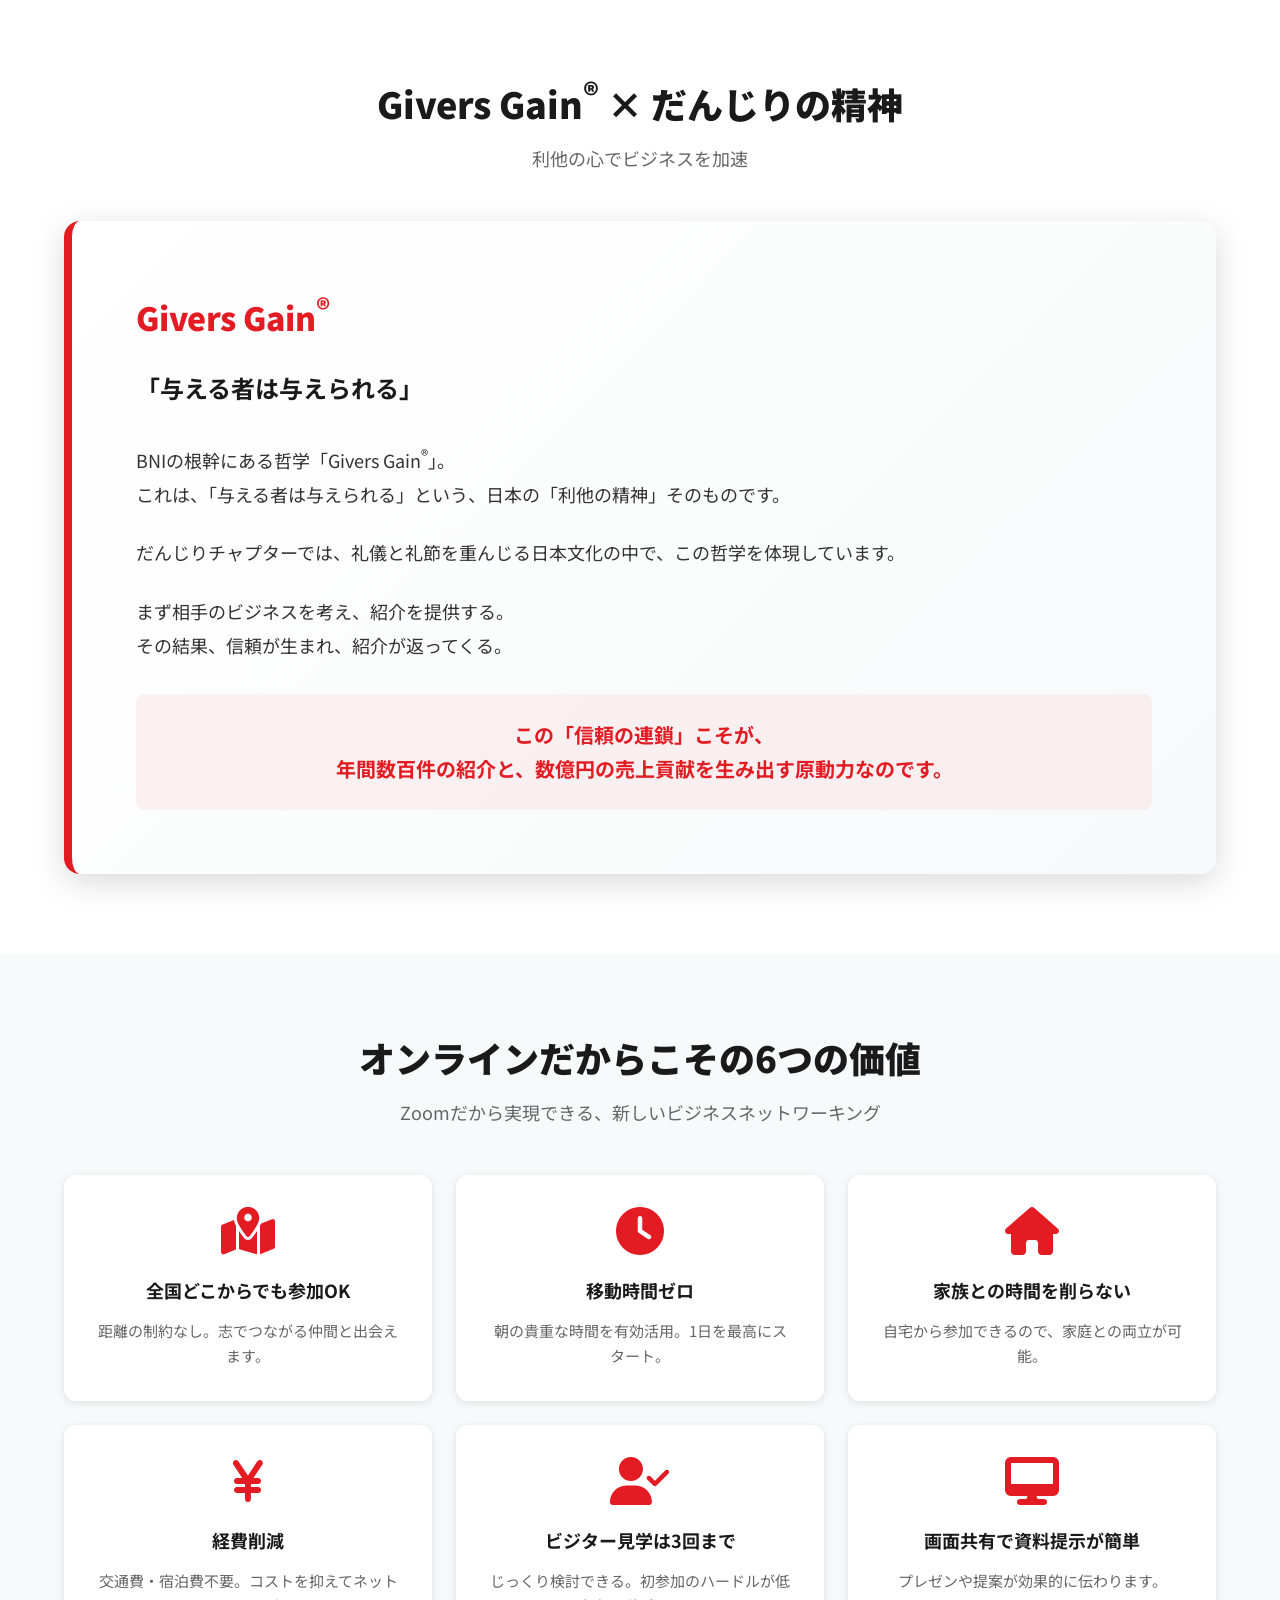
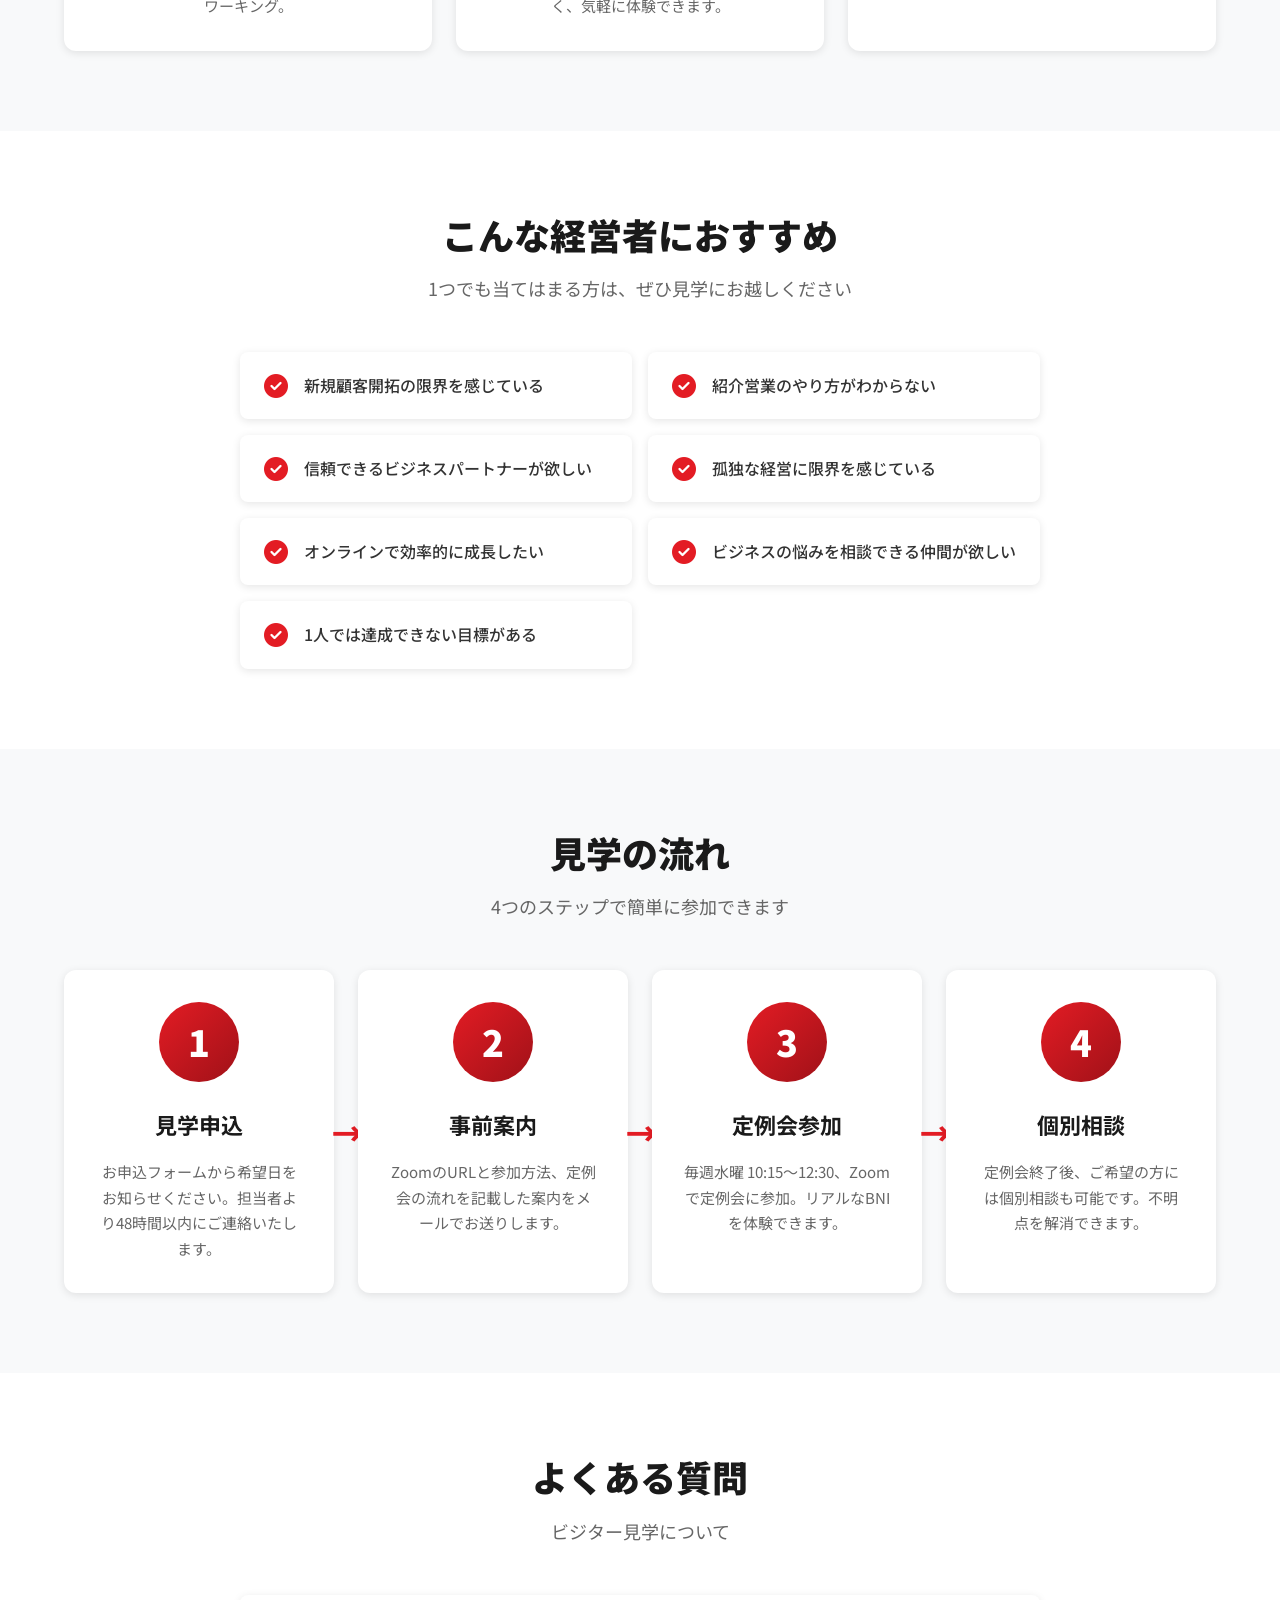
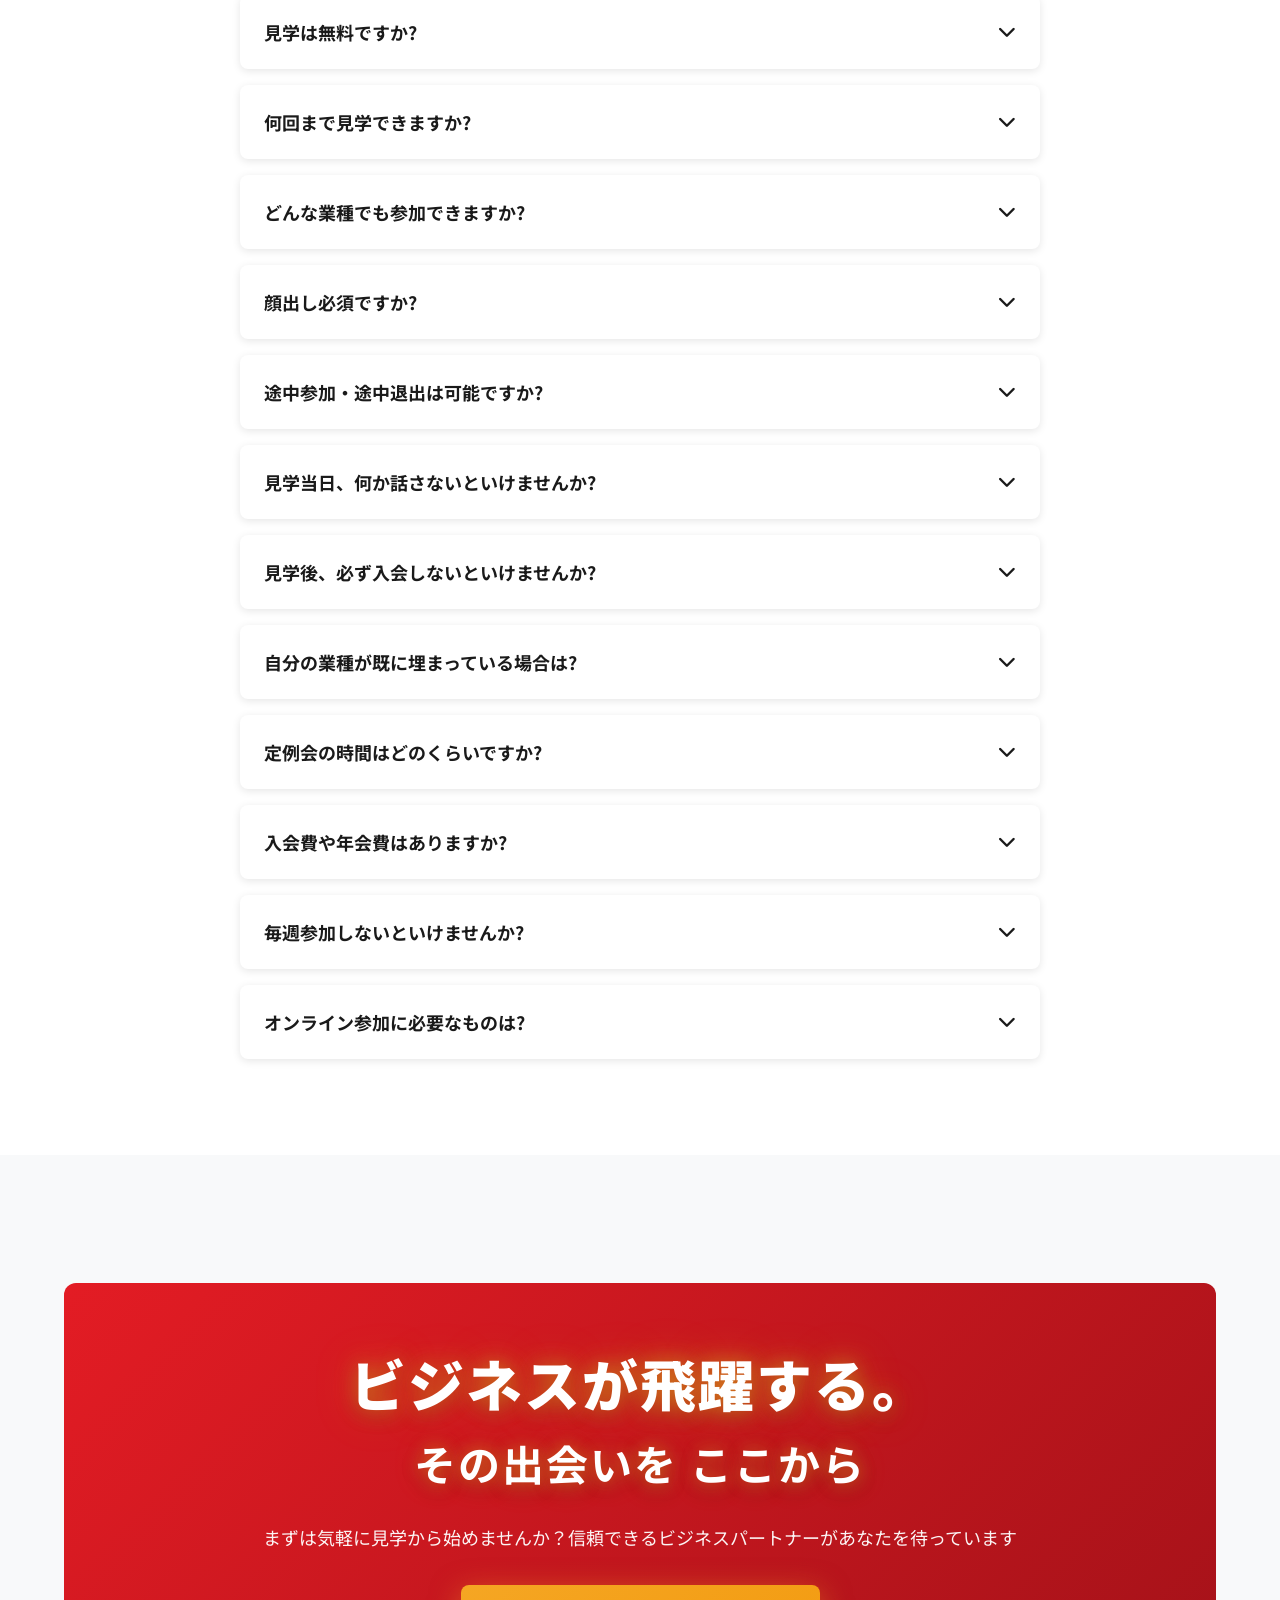
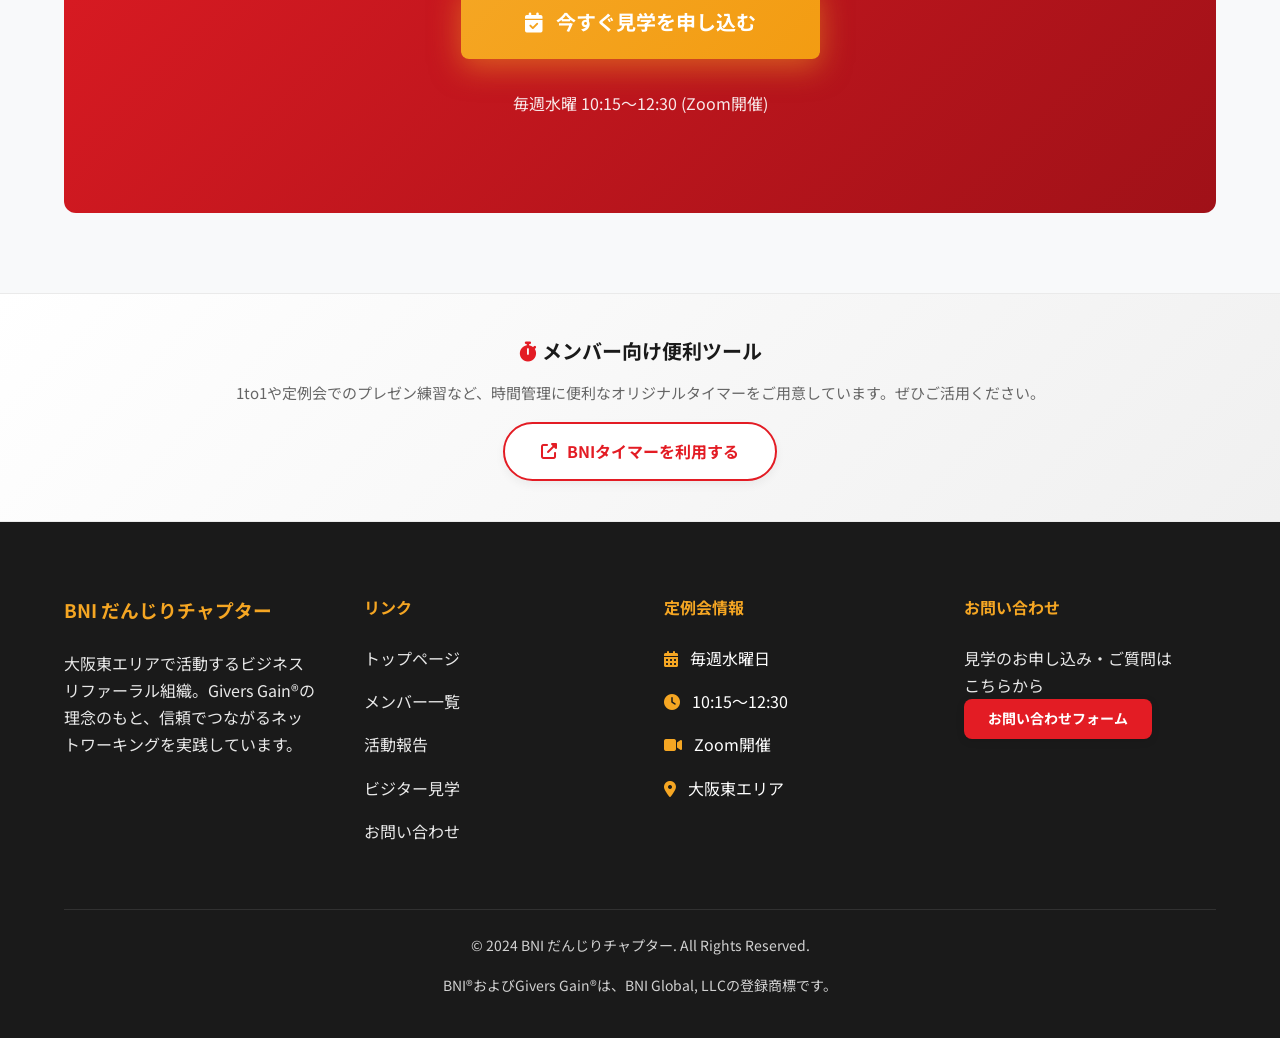
==== commit 3324b65c: "Sync live public pages, styles, scripts and images from XServer (2026-11-04)" ====
--- a/index.html
+++ b/index.html
@@ -3,536 +3,1604 @@
 <head>
     <meta charset="UTF-8">
     <meta name="viewport" content="width=device-width, initial-scale=1.0">
-    <meta name="description" content="BNI だんじりチャプター公式サイト。大阪東エリアでオンライン開催中。ビジネスが加速する出会いを、だんじりから。毎週水曜10:30〜Zoom定例会。22名の信頼できるビジネスパートナーがあなたを待っています。">
-    <meta name="keywords" content="BNI,だんじり,大阪,ビジネス交流会,リファーラル,紹介,ネットワーキング,オンライン,Zoom">
-    
-    <!-- OGP -->
-    <meta property="og:title" content="BNI だんじりチャプター | ビジネスが加速する出会いを">
-    <meta property="og:description" content="毎週水曜10:30〜Zoom開催。22名の信頼できるビジネスパートナーと出会えるオンライン交流会。">
-    <meta property="og:type" content="website">
-    <meta property="og:image" content="https://enterjapan.jp/bni-danjiri/images/bni-logo.png">
+    <meta name="description" content="BNI だんじりチャプター。利他の心でビジネスを加速！毎週水曜10:15〜Zoom開催。23名のメンバー、年間200件の紹介、7,236万円の売上貢献。信頼でつながるビジネスネットワーキング。">
+    <meta name="keywords" content="BNI,だんじり,大阪,ビジネス交流会,リファーラル,紹介営業,オンライン,Zoom,ネットワーキング">
     
     <title>BNI だんじりチャプター | ビジネスが加速する出会いを</title>
     
-    <!-- Google Fonts -->
+    <link rel="icon" href="images/0000111222333444.png" type="image/png">
+    <link rel="apple-touch-icon" href="images/0000111222333444.png">
+    
     <link rel="preconnect" href="https://fonts.googleapis.com">
     <link rel="preconnect" href="https://fonts.gstatic.com" crossorigin>
     <link href="https://fonts.googleapis.com/css2?family=Noto+Sans+JP:wght@400;500;700;900&family=Roboto:wght@400;500;700;900&display=swap" rel="stylesheet">
-    
-    <!-- Font Awesome -->
     <link rel="stylesheet" href="https://cdnjs.cloudflare.com/ajax/libs/font-awesome/6.4.0/css/all.min.css">
-    
-    <!-- CSS -->
     <link rel="stylesheet" href="css/styles.css">
     
-    <!-- 構造化データ (Schema.org) -->
-    <script type="application/ld+json">
-    {
-      "@context": "https://schema.org",
-      "@type": "Organization",
-      "name": "BNI だんじりチャプター",
-      "description": "大阪東エリアで活動するBNIチャプター。毎週水曜日10:30〜Zoomでオンライン定例会を開催。",
-      "url": "https://enterjapan.jp/bni-danjiri/",
-      "logo": "https://enterjapan.jp/bni-danjiri/images/bni-logo.png",
-      "contactPoint": {
-        "@type": "ContactPoint",
-        "contactType": "見学申込",
-        "availableLanguage": "Japanese"
-      },
-      "areaServed": {
-        "@type": "Place",
-        "name": "大阪東エリア"
-      }
-    }
-    </script>
+    <style>
+        .visitor-hero {
+            background: linear-gradient(135deg, var(--primary-color) 0%, #a01118 100%);
+            padding: 120px 0 80px;
+            text-align: center;
+            color: #fff;
+            position: relative;
+            overflow: hidden;
+        }
+        
+        .visitor-hero::before {
+            content: '';
+            position: absolute;
+            top: 0;
+            left: 0;
+            right: 0;
+            bottom: 0;
+            background: url('data:image/svg+xml,<svg xmlns="http://www.w3.org/2000/svg" viewBox="0 0 1200 600"><path fill="rgba(255,255,255,0.05)" d="M0,300 Q300,200 600,300 T1200,300 L1200,600 L0,600 Z"/></svg>');
+            background-size: cover;
+            opacity: 0.5;
+        }
+        
+        .visitor-hero-content {
+            position: relative;
+            z-index: 10;
+        }
+        
+        .visitor-hero h1 {
+            font-size: 42px;
+            font-weight: 900;
+            margin-bottom: 24px;
+            line-height: 1.4;
+            text-shadow: 0 4px 12px rgba(0, 0, 0, 0.3);
+        }
+        
+        .visitor-hero .hero-tagline {
+            font-size: 24px;
+            font-weight: 700;
+            margin-bottom: 16px;
+            color: var(--accent-color);
+        }
+        
+        .visitor-hero p {
+            font-size: 18px;
+            opacity: 0.95;
+            line-height: 1.7;
+        }
+        
+        .visitor-section {
+            padding: 80px 0;
+        }
+        
+        .visitor-section.alt {
+            background-color: var(--light-bg);
+        }
+        
+        .visitor-section.dark {
+            background: linear-gradient(135deg, var(--secondary-color), #3a3a3a);
+            color: #fff;
+        }
+        
+        .imagine-box {
+            background: linear-gradient(135deg, #ffffff, #f8f9fa);
+            padding: 64px;
+            border-radius: var(--radius-lg);
+            box-shadow: var(--shadow-lg);
+            border: 2px solid var(--primary-color);
+            margin-top: 48px;
+        }
+        
+        .imagine-box h3 {
+            font-size: 28px;
+            font-weight: 900;
+            color: var(--primary-color);
+            margin-bottom: 32px;
+            text-align: center;
+        }
+        
+        .imagine-text {
+            font-size: 20px;
+            line-height: 1.9;
+            margin-bottom: 32px;
+            text-align: center;
+            color: var(--text-color);
+        }
+        
+        .imagine-benefits {
+            display: grid;
+            grid-template-columns: repeat(2, 1fr);
+            gap: 24px;
+            margin-top: 32px;
+        }
+        
+        .imagine-benefit-item {
+            display: flex;
+            align-items: flex-start;
+            gap: 16px;
+            padding: 20px;
+            background-color: #fff;
+            border-radius: var(--radius-md);
+            box-shadow: var(--shadow-sm);
+        }
+        
+        .imagine-benefit-item i {
+            font-size: 28px;
+            color: var(--primary-color);
+            flex-shrink: 0;
+            margin-top: 4px;
+        }
+        
+        .imagine-benefit-text {
+            font-size: 16px;
+            line-height: 1.7;
+            color: var(--text-color);
+        }
+        
+        .promise-grid {
+            display: grid;
+            grid-template-columns: repeat(3, 1fr);
+            gap: 32px;
+            margin-top: 48px;
+        }
+        
+        .promise-card {
+            background-color: #fff;
+            padding: 48px 32px;
+            border-radius: var(--radius-md);
+            box-shadow: var(--shadow-md);
+            text-align: center;
+            transition: var(--transition);
+            border-top: 4px solid var(--primary-color);
+        }
+        
+        .promise-card:hover {
+            transform: translateY(-12px);
+            box-shadow: var(--shadow-lg);
+        }
+        
+        .promise-number {
+            display: inline-block;
+            width: 60px;
+            height: 60px;
+            background: linear-gradient(135deg, var(--primary-color), #a01118);
+            color: #fff;
+            border-radius: 50%;
+            font-size: 28px;
+            font-weight: 900;
+            line-height: 60px;
+            margin-bottom: 24px;
+        }
+        
+        .promise-card h3 {
+            font-size: 22px;
+            font-weight: 700;
+            margin-bottom: 16px;
+            color: var(--secondary-color);
+        }
+        
+        .promise-card p {
+            font-size: 15px;
+            line-height: 1.8;
+            color: #666;
+        }
+        
+        .value-experience-grid {
+            display: grid;
+            grid-template-columns: repeat(3, 1fr);
+            gap: 32px;
+            margin-top: 48px;
+        }
+        
+        .value-experience-card {
+            background-color: #fff;
+            padding: 40px 32px;
+            border-radius: var(--radius-md);
+            box-shadow: var(--shadow-sm);
+            transition: var(--transition);
+            text-align: center;
+        }
+        
+        .value-experience-card:hover {
+            transform: translateY(-8px);
+            box-shadow: var(--shadow-lg);
+            border: 2px solid var(--primary-color);
+        }
+        
+        .value-experience-icon {
+            width: 80px;
+            height: 80px;
+            background: linear-gradient(135deg, var(--primary-color), #a01118);
+            border-radius: 50%;
+            display: flex;
+            align-items: center;
+            justify-content: center;
+            margin: 0 auto 24px;
+        }
+        
+        .value-experience-icon i {
+            font-size: 36px;
+            color: #fff;
+        }
+        
+        .value-experience-card h3 {
+            font-size: 20px;
+            font-weight: 700;
+            margin-bottom: 16px;
+            color: var(--secondary-color);
+        }
+        
+        .value-experience-card p {
+            font-size: 15px;
+            line-height: 1.7;
+            color: #666;
+        }
+        
+        .benefits-5-grid {
+            display: grid;
+            grid-template-columns: repeat(2, 1fr);
+            gap: 32px;
+            margin-top: 48px;
+        }
+        
+        .benefit-5-card {
+            background-color: rgba(255, 255, 255, 0.1);
+            padding: 40px;
+            border-radius: var(--radius-md);
+            backdrop-filter: blur(10px);
+            border: 1px solid rgba(255, 255, 255, 0.2);
+            transition: var(--transition);
+        }
+        
+        .benefit-5-card:hover {
+            background-color: rgba(255, 255, 255, 0.15);
+            transform: translateX(8px);
+        }
+        
+        .benefit-5-card h3 {
+            font-size: 22px;
+            font-weight: 700;
+            margin-bottom: 16px;
+            color: var(--accent-color);
+            display: flex;
+            align-items: center;
+            gap: 12px;
+        }
+        
+        .benefit-5-card h3 i {
+            font-size: 28px;
+        }
+        
+        .benefit-5-card p {
+            font-size: 16px;
+            line-height: 1.8;
+            opacity: 0.95;
+        }
+        
+        .benefit-alpha {
+            grid-column: 1 / -1;
+            background-color: rgba(245, 166, 35, 0.2);
+            border: 2px solid var(--accent-color);
+        }
+        
+        .givers-gain-box {
+            background: linear-gradient(135deg, #ffffff, #f8f9fa);
+            padding: 64px;
+            border-radius: var(--radius-lg);
+            box-shadow: var(--shadow-lg);
+            margin-top: 48px;
+            border-left: 8px solid var(--primary-color);
+        }
+        
+        .givers-gain-box h3 {
+            font-size: 32px;
+            font-weight: 900;
+            color: var(--primary-color);
+            margin-bottom: 24px;
+        }
+        
+        .givers-gain-box h4 {
+            font-size: 24px;
+            font-weight: 700;
+            color: var(--secondary-color);
+            margin-bottom: 32px;
+        }
+        
+        .givers-gain-box p {
+            font-size: 18px;
+            line-height: 1.9;
+            margin-bottom: 24px;
+            color: var(--text-color);
+        }
+        
+        .givers-gain-box .highlight-text {
+            font-size: 20px;
+            font-weight: 700;
+            color: var(--primary-color);
+            padding: 24px;
+            background-color: rgba(227, 28, 36, 0.05);
+            border-radius: var(--radius-sm);
+            margin-top: 32px;
+            text-align: center;
+        }
+        
+        .online-value-grid {
+            display: grid;
+            grid-template-columns: repeat(3, 1fr);
+            gap: 24px;
+            margin-top: 48px;
+        }
+        
+        .online-value-card {
+            background-color: #fff;
+            padding: 32px;
+            border-radius: var(--radius-md);
+            box-shadow: var(--shadow-sm);
+            transition: var(--transition);
+            text-align: center;
+        }
+        
+        .online-value-card:hover {
+            transform: translateY(-8px);
+            box-shadow: var(--shadow-lg);
+        }
+        
+        .online-value-card i {
+            font-size: 48px;
+            color: var(--primary-color);
+            margin-bottom: 20px;
+        }
+        
+        .online-value-card h3 {
+            font-size: 18px;
+            font-weight: 700;
+            margin-bottom: 12px;
+            color: var(--secondary-color);
+        }
+        
+        .online-value-card p {
+            font-size: 15px;
+            line-height: 1.7;
+            color: #666;
+        }
+        
+        .target-list {
+            max-width: 800px;
+            margin: 48px auto 0;
+            display: grid;
+            grid-template-columns: repeat(2, 1fr);
+            gap: 16px;
+        }
+        
+        .target-item {
+            background-color: #fff;
+            padding: 20px 24px;
+            border-radius: var(--radius-sm);
+            box-shadow: var(--shadow-sm);
+            display: flex;
+            align-items: center;
+            gap: 16px;
+            transition: var(--transition);
+        }
+        
+        .target-item:hover {
+            background-color: var(--light-bg);
+            transform: translateX(8px);
+        }
+        
+        .target-item i {
+            font-size: 24px;
+            color: var(--primary-color);
+            flex-shrink: 0;
+        }
+        
+        .target-item span {
+            font-size: 16px;
+            font-weight: 500;
+            color: var(--text-color);
+        }
+        
+        .flow-grid {
+            display: grid;
+            grid-template-columns: repeat(4, 1fr);
+            gap: 24px;
+            margin-top: 48px;
+        }
+        
+        .flow-card {
+            background-color: #fff;
+            padding: 32px;
+            border-radius: var(--radius-md);
+            box-shadow: var(--shadow-sm);
+            text-align: center;
+            transition: var(--transition);
+            position: relative;
+        }
+        
+        .flow-card::after {
+            content: '→';
+            position: absolute;
+            right: -30px;
+            top: 50%;
+            transform: translateY(-50%);
+            font-size: 32px;
+            color: var(--primary-color);
+            font-weight: 900;
+        }
+        
+        .flow-card:last-child::after {
+            display: none;
+        }
+        
+        .flow-card:hover {
+            transform: translateY(-8px);
+            box-shadow: var(--shadow-lg);
+        }
+        
+        .flow-number {
+            width: 80px;
+            height: 80px;
+            background: linear-gradient(135deg, var(--primary-color), #a01118);
+            color: #fff;
+            border-radius: 50%;
+            display: flex;
+            align-items: center;
+            justify-content: center;
+            font-size: 36px;
+            font-weight: 900;
+            margin: 0 auto 24px;
+        }
+        
+        .flow-card h3 {
+            font-size: 22px;
+            font-weight: 700;
+            margin-bottom: 16px;
+            color: var(--secondary-color);
+        }
+        
+        .flow-card p {
+            font-size: 15px;
+            line-height: 1.7;
+            color: #666;
+        }
+        
+        .faq-section {
+            max-width: 800px;
+            margin: 48px auto 0;
+        }
+        
+        .cta-box {
+            background: linear-gradient(135deg, var(--primary-color), #a01118);
+            color: #fff;
+            padding: 64px;
+            border-radius: var(--radius-md);
+            text-align: center;
+            margin-top: 48px;
+        }
+        
+        .cta-box h3 {
+            font-size: 32px;
+            font-weight: 900;
+            margin-bottom: 24px;
+        }
+        
+        .cta-box p {
+            font-size: 18px;
+            margin-bottom: 32px;
+            opacity: 0.95;
+            line-height: 1.7;
+        }
+        
+        /* ▼▼ 追加：タイマーバナー用のスタイル ▼▼ */
+        .timer-banner {
+            background: linear-gradient(135deg, #ffffff, #f0f0f0);
+            border-top: 1px solid #eaeaea;
+            border-bottom: 1px solid #eaeaea;
+            padding: 40px 20px;
+            text-align: center;
+        }
+        .timer-btn {
+            display: inline-flex;
+            align-items: center;
+            gap: 10px;
+            padding: 14px 36px;
+            background-color: #fff;
+            color: var(--primary-color);
+            border: 2px solid var(--primary-color);
+            border-radius: 50px;
+            font-size: 16px;
+            font-weight: 700;
+            text-decoration: none;
+            transition: all 0.3s ease;
+            box-shadow: 0 4px 10px rgba(0,0,0,0.05);
+            margin-top: 16px;
+        }
+        .timer-btn:hover {
+            background-color: var(--primary-color);
+            color: #fff;
+            transform: translateY(-2px);
+            box-shadow: 0 6px 15px rgba(208, 0, 0, 0.2);
+        }
+        /* ▲▲ 追加ここまで ▲▲ */
+
+        @media (max-width: 1024px) {
+            .promise-grid,
+            .value-experience-grid,
+            .online-value-grid {
+                grid-template-columns: repeat(2, 1fr);
+            }
+            
+            .flow-grid {
+                grid-template-columns: repeat(2, 1fr);
+            }
+            
+            .flow-card::after {
+                display: none;
+            }
+            
+            .benefits-5-grid {
+                grid-template-columns: 1fr;
+            }
+        }
+        
+        @media (max-width: 768px) {
+            .visitor-hero h1 {
+                font-size: 24px;
+                line-height: 1.5;
+            }
+            
+            .visitor-hero .hero-tagline {
+                font-size: 18px;
+            }
+            
+            .promise-grid,
+            .value-experience-grid,
+            .flow-grid,
+            .online-value-grid,
+            .imagine-benefits,
+            .target-list {
+                grid-template-columns: 1fr;
+            }
+            
+            .imagine-box,
+            .givers-gain-box {
+                padding: 32px 24px;
+            }
+            
+            .imagine-box h3,
+            .givers-gain-box h3,
+            .givers-gain-box h4 {
+                font-size: 20px;
+                line-height: 1.6;
+            }
+            
+            .imagine-text {
+                font-size: 16px;
+            }
+            
+            .section-title {
+                font-size: 24px;
+            }
+            
+            .section-subtitle {
+                font-size: 15px;
+            }
+            
+            .cta-box h3 {
+                font-size: 32px !important;
+            }
+            
+            .cta-box h3 span:first-child {
+                font-size: 32px !important;
+            }
+            
+            .cta-box h3 span:last-child {
+                font-size: 26px !important;
+            }
+            
+            .cta-box p {
+                font-size: 16px;
+            }
+            
+            .value-experience-card h3,
+            .benefit-5-card h3,
+            .promise-card h3 {
+                font-size: 18px;
+                line-height: 1.5;
+            }
+            
+            /* ヒーローセクションのボタンをモバイルで縦並び */
+            .visitor-hero-content > div:last-of-type {
+                flex-direction: column !important;
+                align-items: stretch !important;
+            }
+            
+            .visitor-hero-content > div:last-of-type a {
+                width: 100% !important;
+            }
+            
+            /* ヒーロー実績のモバイル最適化 */
+            .hero-stats-grid {
+                grid-template-columns: 1fr !important;
+                gap: 24px !important;
+                margin: 32px auto 24px !important;
+                padding: 0 16px !important;
+            }
+            
+            .hero-stat-number {
+                font-size: 32px !important;
+                line-height: 1.3 !important;
+            }
+            
+            .hero-stat-label {
+                font-size: 14px !important;
+                line-height: 1.4 !important;
+            }
+            
+            .visitor-hero p {
+                font-size: 16px !important;
+                padding: 0 16px;
+            }
+            
+            .sp-only {
+                display: inline;
+            }
+        }
+        
+        .sp-only {
+            display: none;
+        }
+        
+        /* ヒーロー実績カードのホバーエフェクト */
+        .hero-stat-card:hover {
+            transform: translateY(-10px) scale(1.03);
+            box-shadow: 0 16px 48px rgba(0,0,0,0.4) !important;
+            border-color: rgba(255,255,255,0.4) !important;
+        }
+        
+        /* 最終CTAボタンアニメーション */
+        @keyframes pulse-glow {
+            0%, 100% {
+                box-shadow: 0 8px 30px rgba(245, 166, 35, 0.5);
+                transform: scale(1);
+            }
+            50% {
+                box-shadow: 0 12px 40px rgba(245, 166, 35, 0.8);
+                transform: scale(1.02);
+            }
+        }
+        
+        @keyframes shine {
+            0% {
+                left: -100%;
+            }
+            50%, 100% {
+                left: 100%;
+            }
+        }
+        
+        .final-cta-btn:hover {
+            transform: scale(1.05) !important;
+            box-shadow: 0 15px 50px rgba(245, 166, 35, 0.7) !important;
+        }
+        
+        /* BNI統計カードの追加アニメーション */
+        .bni-stat-card {
+            animation: fadeInUp 0.6s ease-out forwards;
+            opacity: 0;
+        }
+        
+        .bni-stat-card:nth-child(1) { animation-delay: 0.1s; }
+        .bni-stat-card:nth-child(2) { animation-delay: 0.2s; }
+        .bni-stat-card:nth-child(3) { animation-delay: 0.3s; }
+        .bni-stat-card:nth-child(4) { animation-delay: 0.4s; }
+        
+        @keyframes fadeInUp {
+            from {
+                opacity: 0;
+                transform: translateY(30px);
+            }
+            to {
+                opacity: 1;
+                transform: translateY(0);
+            }
+        }
+        
+        /* メインコピーのアニメーション */
+        @keyframes titleGlow {
+            0%, 100% {
+                text-shadow: 
+                    0 0 20px rgba(245, 166, 35, 0.6),
+                    0 0 40px rgba(245, 166, 35, 0.4),
+                    0 4px 20px rgba(0, 0, 0, 0.3);
+            }
+            50% {
+                text-shadow: 
+                    0 0 30px rgba(245, 166, 35, 0.9),
+                    0 0 60px rgba(245, 166, 35, 0.6),
+                    0 0 80px rgba(245, 166, 35, 0.3),
+                    0 4px 20px rgba(0, 0, 0, 0.3);
+            }
+        }
+        
+        .hero-main-copy {
+            animation: fadeInDown 1s ease-out;
+        }
+        
+        @keyframes fadeInDown {
+            from {
+                opacity: 0;
+                transform: translateY(-30px);
+            }
+            to {
+                opacity: 1;
+                transform: translateY(0);
+            }
+        }
+        
+        @media (max-width: 1024px) {
+            .hero-main-copy {
+                font-size: 44px !important;
+            }
+            
+            .hero-main-copy span:last-child {
+                font-size: 34px !important;
+            }
+        }
+        
+        @media (max-width: 768px) {
+            .hero-stat-card {
+                padding: 24px 16px !important;
+            }
+            
+            .hero-main-copy {
+                font-size: 32px !important;
+                letter-spacing: 1px !important;
+                line-height: 1.4 !important;
+            }
+            
+            .hero-main-copy span:last-child {
+                font-size: 26px !important;
+                margin-top: 12px !important;
+            }
+            
+            .hero-brand-name {
+                font-size: 18px !important;
+                margin-bottom: 20px !important;
+            }
+        }
+    </style>
 </head>
 <body>
-    <!-- ヘッダー -->
     <header class="header">
         <nav class="nav container">
-            <div class="nav-logo">
+            <a href="/" class="nav-logo" style="text-decoration: none; color: inherit; display: flex; align-items: center; gap: 12px;">
                 <img src="images/bni-logo.png" alt="BNI Logo" class="logo-img">
                 <span class="chapter-name">だんじりチャプター</span>
-            </div>
+            </a>
             <button class="nav-toggle" id="navToggle" aria-label="メニュー">
                 <span></span>
                 <span></span>
                 <span></span>
             </button>
             <ul class="nav-menu" id="navMenu">
-                <li><a href="#about" class="nav-link">チャプターとは</a></li>
-                <li><a href="#value" class="nav-link">得られる価値</a></li>
+                <li><a href="index.html" class="nav-link">トップ</a></li>
                 <li><a href="members.html" class="nav-link">メンバー紹介</a></li>
+                <li><a href="about-bni.html" class="nav-link">BNIとは</a></li>
                 <li><a href="activity.html" class="nav-link">活動報告</a></li>
-                <li><a href="visitor.html" class="nav-link">ビジター見学</a></li>
                 <li><a href="contact.html" class="nav-link btn-primary-nav">見学申込</a></li>
             </ul>
         </nav>
     </header>
 
-    <!-- ヒーローセクション -->
-    <section class="hero">
-        <div class="hero-overlay"></div>
-        <div class="hero-content container">
-            <h1 class="hero-title">
-                ビジネスが加速する出会いを、<br>
-                <span class="highlight">だんじり</span>から。
-            </h1>
-            <p class="hero-subtitle">
-                毎週水曜 10:30〜 Zoomで開催する、<br>
-                信頼でつながるビジネスネットワーキング
-            </p>
-            <div class="hero-stats">
-                <div class="stat-item">
-                    <div class="stat-number">22<span>名</span></div>
-                    <div class="stat-label">メンバー数</div>
-                </div>
-                <div class="stat-item">
-                    <div class="stat-number">約200<span>件/年</span></div>
-                    <div class="stat-label">紹介実績</div>
-                </div>
-                <div class="stat-item">
-                    <div class="stat-number">1.08<span>億円/年</span></div>
-                    <div class="stat-label">売上貢献</div>
+    <section class="visitor-hero">
+        <div class="container">
+            <div class="visitor-hero-content">
+                <h1 class="hero-main-copy" style="
+                    font-size: 56px;
+                    font-weight: 900;
+                    line-height: 1.3;
+                    margin-bottom: 24px;
+                    text-shadow: 0 4px 20px rgba(0, 0, 0, 0.4);
+                    letter-spacing: 2px;
+                ">
+                    <span style="
+                        display: block;
+                        color: #fff;
+                        text-shadow: 
+                            0 0 20px rgba(245, 166, 35, 0.6),
+                            0 0 40px rgba(245, 166, 35, 0.4),
+                            0 4px 20px rgba(0, 0, 0, 0.3);
+                        animation: titleGlow 3s ease-in-out infinite;
+                    ">ビジネスが飛躍する。</span>
+                    <span style="
+                        display: block;
+                        margin-top: 16px;
+                        font-size: 42px;
+                        font-weight: 700;
+                        color: #fff;
+                        text-shadow: 
+                            0 0 15px rgba(245, 166, 35, 0.5),
+                            0 0 30px rgba(245, 166, 35, 0.3),
+                            0 4px 20px rgba(0, 0, 0, 0.3);
+                    ">その出会いを ここから</span>
+                </h1>
+                <p class="hero-brand-name" style="
+                    font-size: 22px;
+                    font-weight: 700;
+                    color: var(--accent-color);
+                    margin-bottom: 24px;
+                    letter-spacing: 1px;
+                    text-shadow: 0 2px 10px rgba(245, 166, 35, 0.3);
+                ">BNI だんじりチャプター</p>
+                <p style="font-size: 14px; margin-bottom: 16px; opacity: 0.85; letter-spacing: 0.5px;">2024年7月1日発足</p>
+                <p style="font-size: 18px; margin-bottom: 32px; line-height: 1.8; opacity: 0.95;">
+                    毎週水曜 10:15〜 Zoomで開催する、<br class="sp-only">信頼でつながるビジネスネットワーキング
+                </p>
+                
+                <div class="hero-stats-grid" style="display: grid; grid-template-columns: repeat(3, 1fr); gap: 24px; margin: 48px auto 32px; max-width: 900px;">
+                    <div class="hero-stat-card" style="
+                        background: linear-gradient(135deg, rgba(255,255,255,0.15) 0%, rgba(255,255,255,0.08) 100%);
+                        backdrop-filter: blur(10px);
+                        border: 2px solid rgba(255,255,255,0.25);
+                        border-radius: 20px;
+                        padding: 28px 20px;
+                        text-align: center;
+                        transition: all 0.4s ease;
+                        box-shadow: 0 8px 32px rgba(0,0,0,0.2);
+                    ">
+                        <div style="
+                            width: 50px;
+                            height: 50px;
+                            background: linear-gradient(135deg, var(--accent-color), #fff);
+                            border-radius: 50%;
+                            margin: 0 auto 16px;
+                            display: flex;
+                            align-items: center;
+                            justify-content: center;
+                            box-shadow: 0 4px 15px rgba(245, 166, 35, 0.4);
+                        ">
+                            <i class="fas fa-users" style="font-size: 22px; color: var(--primary-color);"></i>
+                        </div>
+                        <div class="hero-stat-number" style="font-size: 44px; font-weight: 900; color: var(--accent-color); line-height: 1; margin-bottom: 12px; text-shadow: 0 2px 10px rgba(245, 166, 35, 0.3);">23<span style="font-size: 28px;">名</span></div>
+                        <div class="hero-stat-label" style="font-size: 15px; opacity: 0.95; font-weight: 600; letter-spacing: 0.5px;">メンバー数</div>
+                        <div style="font-size: 11px; opacity: 0.75; margin-top: 6px;">※2025年12月18日現在</div>
+                    </div>
+                    <div class="hero-stat-card" style="
+                        background: linear-gradient(135deg, rgba(255,255,255,0.15) 0%, rgba(255,255,255,0.08) 100%);
+                        backdrop-filter: blur(10px);
+                        border: 2px solid rgba(255,255,255,0.25);
+                        border-radius: 20px;
+                        padding: 28px 20px;
+                        text-align: center;
+                        transition: all 0.4s ease;
+                        box-shadow: 0 8px 32px rgba(0,0,0,0.2);
+                    ">
+                        <div style="
+                            width: 50px;
+                            height: 50px;
+                            background: linear-gradient(135deg, var(--accent-color), #fff);
+                            border-radius: 50%;
+                            margin: 0 auto 16px;
+                            display: flex;
+                            align-items: center;
+                            justify-content: center;
+                            box-shadow: 0 4px 15px rgba(245, 166, 35, 0.4);
+                        ">
+                            <i class="fas fa-handshake" style="font-size: 22px; color: var(--primary-color);"></i>
+                        </div>
+                        <div class="hero-stat-number" style="font-size: 44px; font-weight: 900; color: var(--accent-color); line-height: 1.2; margin-bottom: 12px; text-shadow: 0 2px 10px rgba(245, 166, 35, 0.3);">約200<span style="font-size: 24px;">件/年</span></div>
+                        <div class="hero-stat-label" style="font-size: 15px; opacity: 0.95; font-weight: 600; letter-spacing: 0.5px;">紹介実績（総合計）</div>
+                    </div>
+                    <div class="hero-stat-card" style="
+                        background: linear-gradient(135deg, rgba(255,255,255,0.15) 0%, rgba(255,255,255,0.08) 100%);
+                        backdrop-filter: blur(10px);
+                        border: 2px solid rgba(255,255,255,0.25);
+                        border-radius: 20px;
+                        padding: 28px 20px;
+                        text-align: center;
+                        transition: all 0.4s ease;
+                        box-shadow: 0 8px 32px rgba(0,0,0,0.2);
+                    ">
+                        <div style="
+                            width: 50px;
+                            height: 50px;
+                            background: linear-gradient(135deg, var(--accent-color), #fff);
+                            border-radius: 50%;
+                            margin: 0 auto 16px;
+                            display: flex;
+                            align-items: center;
+                            justify-content: center;
+                            box-shadow: 0 4px 15px rgba(245, 166, 35, 0.4);
+                        ">
+                            <i class="fas fa-yen-sign" style="font-size: 22px; color: var(--primary-color);"></i>
+                        </div>
+                        <div class="hero-stat-number" style="font-size: 44px; font-weight: 900; color: var(--accent-color); line-height: 1.2; margin-bottom: 12px; text-shadow: 0 2px 10px rgba(245, 166, 35, 0.3);">7,236<span style="font-size: 28px;">万円</span></div>
+                        <div class="hero-stat-label" style="font-size: 15px; opacity: 0.95; font-weight: 600; letter-spacing: 0.5px;">総売上貢献額</div>
+                    </div>
+                </div>
+                
+                <div style="display: flex; gap: 16px; justify-content: center; flex-wrap: wrap; margin-top: 32px;">
+                    <a href="contact.html" class="btn btn-secondary btn-large" style="box-shadow: 0 6px 20px rgba(0,0,0,0.3);">
+                        <i class="fas fa-calendar-check"></i> 見学を申し込む
+                    </a>
+                    <a href="members.html" class="btn btn-outline-light btn-large" style="border: 2px solid #fff; color: #fff; background: rgba(255,255,255,0.1);">
+                        <i class="fas fa-users"></i> メンバー紹介
+                    </a>
                 </div>
             </div>
-            <div class="hero-cta">
-                <a href="contact.html" class="btn btn-primary btn-large">
-                    <i class="fas fa-calendar-check"></i> 見学を申し込む
-                </a>
-                <a href="members.html" class="btn btn-secondary btn-large">
-                    <i class="fas fa-users"></i> メンバー紹介
-                </a>
+        </div>
+    </section>
+    
+    <section class="bni-japan-stats" style="
+        background: linear-gradient(135deg, #0f0f0f 0%, #1a1a1a 50%, #0f0f0f 100%);
+        padding: 80px 0;
+        color: #fff;
+        position: relative;
+        overflow: hidden;
+    ">
+        <div style="
+            position: absolute;
+            top: 0;
+            left: 0;
+            right: 0;
+            bottom: 0;
+            background: 
+                radial-gradient(circle at 20% 50%, rgba(227, 28, 36, 0.15) 0%, transparent 50%),
+                radial-gradient(circle at 80% 50%, rgba(245, 166, 35, 0.15) 0%, transparent 50%);
+            pointer-events: none;
+        "></div>
+        
+        <div class="container" style="position: relative; z-index: 10;">
+            <h3 style="
+                text-align: center;
+                font-size: 28px;
+                font-weight: 900;
+                margin-bottom: 16px;
+                background: linear-gradient(135deg, var(--accent-color) 0%, #fff 50%, var(--accent-color) 100%);
+                -webkit-background-clip: text;
+                -webkit-text-fill-color: transparent;
+                background-clip: text;
+                letter-spacing: 2px;
+            ">BNI Japanの実績</h3>
+            <p style="
+                text-align: center;
+                font-size: 15px;
+                margin-bottom: 48px;
+                opacity: 0.8;
+            ">世界最大級のビジネスリファーラル組織</p>
+            
+            <div style="
+                display: grid;
+                grid-template-columns: repeat(4, 1fr);
+                gap: 32px;
+                max-width: 1100px;
+                margin: 0 auto;
+            ">
+                <div class="bni-stat-card" style="
+                    background: linear-gradient(135deg, rgba(255,255,255,0.05) 0%, rgba(255,255,255,0.02) 100%);
+                    backdrop-filter: blur(10px);
+                    border: 1px solid rgba(255,255,255,0.1);
+                    border-radius: 16px;
+                    padding: 32px 24px;
+                    text-align: center;
+                    transition: all 0.3s ease;
+                    cursor: default;
+                    box-shadow: 0 8px 32px rgba(0,0,0,0.3);
+                ">
+                    <div style="
+                        width: 60px;
+                        height: 60px;
+                        background: linear-gradient(135deg, var(--primary-color), #ff4757);
+                        border-radius: 50%;
+                        display: flex;
+                        align-items: center;
+                        justify-content: center;
+                        margin: 0 auto 20px;
+                        box-shadow: 0 4px 20px rgba(227, 28, 36, 0.4);
+                    ">
+                        <i class="fas fa-users" style="font-size: 28px; color: #fff;"></i>
+                    </div>
+                    <div style="
+                        font-size: 42px;
+                        font-weight: 900;
+                        background: linear-gradient(135deg, var(--accent-color) 0%, #fff 100%);
+                        -webkit-background-clip: text;
+                        -webkit-text-fill-color: transparent;
+                        background-clip: text;
+                        line-height: 1;
+                        margin-bottom: 12px;
+                    ">380</div>
+                    <div style="font-size: 14px; opacity: 0.7; font-weight: 500;">チャプター数</div>
+                </div>
+                
+                <div class="bni-stat-card" style="
+                    background: linear-gradient(135deg, rgba(255,255,255,0.05) 0%, rgba(255,255,255,0.02) 100%);
+                    backdrop-filter: blur(10px);
+                    border: 1px solid rgba(255,255,255,0.1);
+                    border-radius: 16px;
+                    padding: 32px 24px;
+                    text-align: center;
+                    transition: all 0.3s ease;
+                    cursor: default;
+                    box-shadow: 0 8px 32px rgba(0,0,0,0.3);
+                ">
+                    <div style="
+                        width: 60px;
+                        height: 60px;
+                        background: linear-gradient(135deg, #2ecc71, #27ae60);
+                        border-radius: 50%;
+                        display: flex;
+                        align-items: center;
+                        justify-content: center;
+                        margin: 0 auto 20px;
+                        box-shadow: 0 4px 20px rgba(46, 204, 113, 0.4);
+                    ">
+                        <i class="fas fa-user-tie" style="font-size: 28px; color: #fff;"></i>
+                    </div>
+                    <div style="
+                        font-size: 42px;
+                        font-weight: 900;
+                        background: linear-gradient(135deg, #2ecc71 0%, #fff 100%);
+                        -webkit-background-clip: text;
+                        -webkit-text-fill-color: transparent;
+                        background-clip: text;
+                        line-height: 1;
+                        margin-bottom: 12px;
+                    ">12,390<span style="font-size: 24px;">名</span></div>
+                    <div style="font-size: 14px; opacity: 0.7; font-weight: 500;">メンバー数</div>
+                </div>
+                
+                <div class="bni-stat-card" style="
+                    background: linear-gradient(135deg, rgba(255,255,255,0.05) 0%, rgba(255,255,255,0.02) 100%);
+                    backdrop-filter: blur(10px);
+                    border: 1px solid rgba(255,255,255,0.1);
+                    border-radius: 16px;
+                    padding: 32px 24px;
+                    text-align: center;
+                    transition: all 0.3s ease;
+                    cursor: default;
+                    box-shadow: 0 8px 32px rgba(0,0,0,0.3);
+                ">
+                    <div style="
+                        width: 60px;
+                        height: 60px;
+                        background: linear-gradient(135deg, #3498db, #2980b9);
+                        border-radius: 50%;
+                        display: flex;
+                        align-items: center;
+                        justify-content: center;
+                        margin: 0 auto 20px;
+                        box-shadow: 0 4px 20px rgba(52, 152, 219, 0.4);
+                    ">
+                        <i class="fas fa-handshake" style="font-size: 28px; color: #fff;"></i>
+                    </div>
+                    <div style="
+                        font-size: 42px;
+                        font-weight: 900;
+                        background: linear-gradient(135deg, #3498db 0%, #fff 100%);
+                        -webkit-background-clip: text;
+                        -webkit-text-fill-color: transparent;
+                        background-clip: text;
+                        line-height: 1;
+                        margin-bottom: 12px;
+                    ">117,774<span style="font-size: 20px;">件</span></div>
+                    <div style="font-size: 14px; opacity: 0.7; font-weight: 500;">年間紹介数</div>
+                </div>
+                
+                <div class="bni-stat-card" style="
+                    background: linear-gradient(135deg, rgba(255,255,255,0.05) 0%, rgba(255,255,255,0.02) 100%);
+                    backdrop-filter: blur(10px);
+                    border: 1px solid rgba(255,255,255,0.1);
+                    border-radius: 16px;
+                    padding: 32px 24px;
+                    text-align: center;
+                    transition: all 0.3s ease;
+                    cursor: default;
+                    box-shadow: 0 8px 32px rgba(0,0,0,0.3);
+                ">
+                    <div style="
+                        width: 60px;
+                        height: 60px;
+                        background: linear-gradient(135deg, var(--accent-color), #f39c12);
+                        border-radius: 50%;
+                        display: flex;
+                        align-items: center;
+                        justify-content: center;
+                        margin: 0 auto 20px;
+                        box-shadow: 0 4px 20px rgba(245, 166, 35, 0.4);
+                    ">
+                        <i class="fas fa-yen-sign" style="font-size: 28px; color: #fff;"></i>
+                    </div>
+                    <div style="
+                        font-size: 42px;
+                        font-weight: 900;
+                        background: linear-gradient(135deg, var(--accent-color) 0%, #fff 100%);
+                        -webkit-background-clip: text;
+                        -webkit-text-fill-color: transparent;
+                        background-clip: text;
+                        line-height: 1;
+                        margin-bottom: 12px;
+                    ">612<span style="font-size: 24px;">億円</span></div>
+                    <div style="font-size: 14px; opacity: 0.7; font-weight: 500;">年間売上貢献</div>
+                </div>
+            </div>
+        </div>
+        
+        <style>
+            .bni-stat-card:hover {
+                transform: translateY(-8px) scale(1.02);
+                box-shadow: 0 16px 48px rgba(0,0,0,0.5) !important;
+                border-color: rgba(255,255,255,0.2) !important;
+            }
+            
+            @media (max-width: 1024px) {
+                .bni-japan-stats > div > div:last-child {
+                    grid-template-columns: repeat(2, 1fr) !important;
+                    gap: 24px !important;
+                }
+            }
+            
+            @media (max-width: 768px) {
+                .bni-japan-stats > div > div:last-child {
+                    grid-template-columns: 1fr !important;
+                }
+                
+                .bni-stat-card > div:nth-child(2) {
+                    font-size: 36px !important;
+                }
+            }
+        </style>
+    </section>
+
+    <section class="visitor-section">
+        <div class="container">
+            <h2 class="section-title center">想像してみてください</h2>
+            <div class="imagine-box">
+                <h3>もし、精鋭営業マンが数十人も出来たら——</h3>
+                <p class="imagine-text">
+                    優秀なビジネスパートナーが毎週、あなたのビジネスを真剣に考え、お客様を紹介してくれる環境を構築できます。
+                </p>
+                <div class="imagine-benefits">
+                    <div class="imagine-benefit-item">
+                        <i class="fas fa-chart-line"></i>
+                        <span class="imagine-benefit-text"><strong>新規顧客開拓のコストが激減</strong><br>広告費をかけずに、信頼ベースの紹介でお客様が増える</span>
+                    </div>
+                    <div class="imagine-benefit-item">
+                        <i class="fas fa-handshake"></i>
+                        <span class="imagine-benefit-text"><strong>信頼ベースの紹介で成約率が向上</strong><br>「知り合いからの紹介」だから、成約率が飛躍的に高い</span>
+                    </div>
+                    <div class="imagine-benefit-item">
+                        <i class="fas fa-comments"></i>
+                        <span class="imagine-benefit-text"><strong>ビジネスの悩みを相談できる仲間</strong><br>経営の悩みを共有し、アドバイスし合える環境</span>
+                    </div>
+                    <div class="imagine-benefit-item">
+                        <i class="fas fa-heart"></i>
+                        <span class="imagine-benefit-text"><strong>孤独な経営から解放される</strong><br>愛情を持って協力し合える、信頼の仲間ができる</span>
+                    </div>
+                </div>
+                <p class="imagine-text" style="margin-top: 32px; font-size: 24px; font-weight: 700; color: var(--primary-color);">
+                    それが、<br class="sp-only">BNI だんじりチャプターです。
+                </p>
             </div>
         </div>
     </section>
 
-    <!-- BNI実績 -->
-    <section class="bni-stats">
+    <section class="visitor-section alt">
         <div class="container">
-            <h2 class="section-title center">BNI Japanの実績</h2>
-            <p class="section-subtitle center">世界最大級のビジネスリファーラル組織</p>
-            <div class="stats-grid">
-                <div class="stats-card">
-                    <i class="fas fa-users"></i>
-                    <div class="stats-number">380</div>
-                    <div class="stats-label">チャプター数</div>
-                </div>
-                <div class="stats-card">
-                    <i class="fas fa-user-tie"></i>
-                    <div class="stats-number">12,390<span>名</span></div>
-                    <div class="stats-label">メンバー数</div>
-                </div>
-                <div class="stats-card">
-                    <i class="fas fa-handshake"></i>
-                    <div class="stats-number">117,774<span>件</span></div>
-                    <div class="stats-label">年間紹介数</div>
-                </div>
-                <div class="stats-card">
-                    <i class="fas fa-yen-sign"></i>
-                    <div class="stats-number">612<span>億円</span></div>
-                    <div class="stats-label">年間売上貢献</div>
+            <h2 class="section-title center">だんじりチャプターの3つの約束</h2>
+            <p class="section-subtitle center">礼儀と礼節を重んじる、<br class="sp-only">日本文化に根ざしたコミュニティ</p>
+            
+            <div class="promise-grid">
+                <div class="promise-card">
+                    <div class="promise-number">01</div>
+                    <h3>誰一人、孤独にさせない</h3>
+                    <p>経営の悩みを一人で抱える必要はありません。数十人の仲間が、愛情を持ってあなたをサポートします。</p>
+                </div>
+                <div class="promise-card">
+                    <div class="promise-number">02</div>
+                    <h3>誰一人、競争させない</h3>
+                    <p>1業種1名制だから、競合ゼロ。安心して、お互いのビジネスを紹介し合えます。</p>
+                </div>
+                <div class="promise-card">
+                    <div class="promise-number">03</div>
+                    <h3>誰一人、見捨てない</h3>
+                    <p>礼儀と礼節を重んじる日本文化。おもてなしの精神で、全員を大切にします。</p>
                 </div>
             </div>
         </div>
     </section>
 
-    <!-- だんじりチャプターとは -->
-    <section id="about" class="about">
+    <section class="visitor-section">
         <div class="container">
-            <div class="about-grid">
-                <div class="about-content">
-                    <h2 class="section-title">だんじりチャプターとは</h2>
-                    <p class="about-description">
-                        BNI だんじりチャプターは、大阪東エリアで活動するビジネスリファーラル組織です。
-                        <strong>毎週水曜日 10:30〜12:00</strong>、Zoomでオンライン定例会を開催しています。
-                    </p>
-                    <p class="about-description">
-                        「<strong>Givers Gain®（与える者は与えられる）</strong>」の理念のもと、
-                        メンバー同士が信頼関係を築き、質の高いビジネス紹介を交換し合っています。
-                    </p>
-                    <div class="about-features">
-                        <div class="feature-item">
-                            <i class="fas fa-check-circle"></i>
-                            <div>
-                                <h3>毎週の定例会</h3>
-                                <p>水曜 10:30〜12:00 Zoom開催</p>
-                            </div>
-                        </div>
-                        <div class="feature-item">
-                            <i class="fas fa-check-circle"></i>
-                            <div>
-                                <h3>1業種1名制</h3>
-                                <p>競合なしで安心して紹介できる</p>
-                            </div>
-                        </div>
-                        <div class="feature-item">
-                            <i class="fas fa-check-circle"></i>
-                            <div>
-                                <h3>グローバルネットワーク</h3>
-                                <p>世界中のBNIメンバーと繋がれる</p>
-                            </div>
-                        </div>
-                    </div>
-                </div>
-                <div class="about-image">
-                    <div class="chapter-info-card">
-                        <h3><i class="fas fa-info-circle"></i> チャプター情報</h3>
-                        <ul class="info-list">
-                            <li><i class="fas fa-user-friends"></i> <strong>メンバー数:</strong> 22名</li>
-                            <li><i class="fas fa-calendar-alt"></i> <strong>開催日時:</strong> 毎週水曜 10:30〜12:00</li>
-                            <li><i class="fas fa-video"></i> <strong>開催方法:</strong> Zoom (オンライン)</li>
-                            <li><i class="fas fa-map-marker-alt"></i> <strong>拠点:</strong> 大阪東エリア</li>
-                            <li><i class="fas fa-handshake"></i> <strong>年間紹介数:</strong> 約200件</li>
-                            <li><i class="fas fa-chart-line"></i> <strong>年間売上貢献:</strong> 約1.08億円</li>
-                        </ul>
-                        <a href="visitor.html" class="btn btn-primary btn-block">見学の流れを見る</a>
-                    </div>
+            <h2 class="section-title center">見学90分で体験できる3つの価値</h2>
+            <p class="section-subtitle center">見学は、単なる「説明会」ではありません。<br>あなたのビジネスにとって、<br class="sp-only">具体的な価値を持ち帰れる90分です。</p>
+            
+            <div class="value-experience-grid">
+                <div class="value-experience-card">
+                    <div class="value-experience-icon">
+                        <i class="fas fa-users"></i>
+                    </div>
+                    <h3>数十業種の専門家からの<br>無料アドバイス</h3>
+                    <p>税理士、弁護士、社労士、マーケター、デザイナー——多様な専門家が、あなたのビジネスを一緒に考えます。</p>
+                </div>
+                <div class="value-experience-card">
+                    <div class="value-experience-icon">
+                        <i class="fas fa-lightbulb"></i>
+                    </div>
+                    <h3>紹介先候補の<br>リアルタイム発見</h3>
+                    <p>「あ、この人にお客様を紹介できそう！」見学中に、すぐにビジネスチャンスが見つかります。</p>
+                </div>
+                <div class="value-experience-card">
+                    <div class="value-experience-icon">
+                        <i class="fas fa-graduation-cap"></i>
+                    </div>
+                    <h3>リファーラル営業の<br>実践ノウハウ</h3>
+                    <p>BNI独自の体系的なリファーラルマーケティングを、その場で学べます。（通常は有料研修級）</p>
                 </div>
             </div>
         </div>
     </section>
 
-    <!-- 得られる5つの価値 -->
-    <section id="value" class="value">
+    <section class="visitor-section dark">
         <div class="container">
-            <h2 class="section-title center">だんじりで得られる5つの価値</h2>
-            <p class="section-subtitle center">ビジネスを成長させる確かな価値</p>
-            <div class="value-grid">
-                <div class="value-card">
-                    <div class="value-icon">
-                        <i class="fas fa-handshake"></i>
-                    </div>
-                    <h3>質の高い紹介</h3>
-                    <p>信頼関係に基づいた、成約率の高いビジネス紹介が毎週届きます。</p>
-                </div>
-                <div class="value-card">
-                    <div class="value-icon">
-                        <i class="fas fa-network-wired"></i>
-                    </div>
-                    <h3>強固なネットワーク</h3>
-                    <p>22名の専門家と深い信頼関係を構築。いつでも相談できる仲間ができます。</p>
-                </div>
-                <div class="value-card">
-                    <div class="value-icon">
-                        <i class="fas fa-chart-line"></i>
-                    </div>
-                    <h3>売上の向上</h3>
-                    <p>紹介による新規顧客獲得で、安定した売上成長を実現できます。</p>
-                </div>
-                <div class="value-card">
-                    <div class="value-icon">
-                        <i class="fas fa-graduation-cap"></i>
-                    </div>
-                    <h3>ビジネススキル向上</h3>
-                    <p>毎週のプレゼンや教育プログラムで、営業・マーケティングスキルが磨かれます。</p>
-                </div>
-                <div class="value-card">
-                    <div class="value-icon">
-                        <i class="fas fa-shield-alt"></i>
-                    </div>
-                    <h3>信頼の構築</h3>
-                    <p>1業種1名制で競合なし。安心してビジネスを紹介し合える環境です。</p>
+            <h2 class="section-title center white">BNI 5つのベネフィット <br class="sp-only">× だんじりの強み</h2>
+            <p class="section-subtitle center white">世界最大級のリファーラル組織が提供する、確かな価値</p>
+            
+            <div class="benefits-5-grid">
+                <div class="benefit-5-card">
+                    <h3><i class="fas fa-users"></i> 数十人のマーケティングチーム</h3>
+                    <p>通常、数十人の営業マンを雇うコストは？BNIなら、全員が全員の営業マンになります。互いのビジネスを理解し、積極的に紹介し合う文化があります。</p>
+                </div>
+                <div class="benefit-5-card">
+                    <h3><i class="fas fa-shield-alt"></i> 独占市場（競合ゼロ）</h3>
+                    <p>1業種1名制だから、安心して紹介できる。競合を気にせず、適正価格でビジネスができます。あなたがその分野の唯一の専門家です。</p>
+                </div>
+                <div class="benefit-5-card">
+                    <h3><i class="fas fa-chart-line"></i> 継続的な新規顧客開拓</h3>
+                    <p>紹介の55%が収益化（BNI調査）。継続的に質の高い見込み客が紹介され、売上が安定的に向上します。</p>
+                </div>
+                <div class="benefit-5-card">
+                    <h3><i class="fas fa-chalkboard-teacher"></i> 毎週のビジネス教育</h3>
+                    <p>有料研修級の学びが無料。リファーラルマーケティング、リーダーシップ、営業スキルが毎週向上します。</p>
+                </div>
+                <div class="benefit-5-card">
+                    <h3><i class="fas fa-hands-helping"></i> 信頼の仲間</h3>
+                    <p>孤独な経営からの解放。愛情を持って協力し合える仲間がいます。ビジネスの悩みを共有し、共に成長できる環境です。</p>
+                </div>
+                <div class="benefit-5-card benefit-alpha">
+                    <h3><i class="fas fa-globe"></i> 全国・世界へのネットワーク</h3>
+                    <p>BNIは世界77ヶ国、30万人以上のメンバー。グローバルなビジネスチャンスも広がります。他チャプターとの連携で、ビジネスの可能性は無限大です。</p>
                 </div>
             </div>
         </div>
     </section>
 
-    <!-- オンライン参加の7つの価値 -->
-    <section class="online-value">
+    <section class="visitor-section">
         <div class="container">
-            <h2 class="section-title center white">オンライン参加の7つの価値</h2>
-            <p class="section-subtitle center white">Zoomだからこそ実現できるメリット</p>
-            <div class="online-grid">
-                <div class="online-card">
-                    <i class="fas fa-globe"></i>
-                    <h3>全国どこからでも参加OK</h3>
-                    <p>大阪以外からも参加可能。場所を選ばずビジネスを拡大できます。</p>
-                </div>
-                <div class="online-card">
-                    <i class="fas fa-clock"></i>
-                    <h3>移動時間ゼロ</h3>
-                    <p>通勤・移動不要で時間を有効活用。朝の貴重な時間を節約できます。</p>
-                </div>
-                <div class="online-card">
-                    <i class="fas fa-baby"></i>
-                    <h3>子育て・介護中でも参加可能</h3>
-                    <p>自宅から参加できるので、家庭の事情に柔軟に対応できます。</p>
-                </div>
-                <div class="online-card">
-                    <i class="fas fa-yen-sign"></i>
-                    <h3>交通費・宿泊費不要</h3>
-                    <p>オンラインなので経費削減。コストを抑えてネットワーキングできます。</p>
-                </div>
-                <div class="online-card">
-                    <i class="fas fa-video"></i>
-                    <h3>録画で復習可能</h3>
-                    <p>欠席時も録画で内容を確認。学びを逃しません。</p>
-                </div>
-                <div class="online-card">
-                    <i class="fas fa-users"></i>
-                    <h3>気軽にビジター参加</h3>
-                    <p>オンラインだから初参加のハードルが低い。まずは気軽に見学できます。</p>
-                </div>
-                <div class="online-card">
-                    <i class="fas fa-laptop"></i>
-                    <h3>資料共有が簡単</h3>
-                    <p>画面共有で資料やプレゼンを効果的に伝えられます。</p>
+            <h2 class="section-title center">Givers Gain<sup>®</sup> × だんじりの精神</h2>
+            <p class="section-subtitle center">利他の心でビジネスを加速</p>
+            
+            <div class="givers-gain-box">
+                <h3>Givers Gain<sup>®</sup></h3>
+                <h4>「与える者は与えられる」</h4>
+                <p>
+                    BNIの根幹にある哲学「Givers Gain<sup>®</sup>」。<br>
+                    これは、「与える者は与えられる」という、日本の「利他の精神」そのものです。
+                </p>
+                <p>
+                    だんじりチャプターでは、礼儀と礼節を重んじる日本文化の中で、この哲学を体現しています。
+                </p>
+                <p>
+                    まず相手のビジネスを考え、紹介を提供する。<br>
+                    その結果、信頼が生まれ、紹介が返ってくる。
+                </p>
+                <div class="highlight-text">
+                    この「信頼の連鎖」こそが、<br>
+                    年間数百件の紹介と、数億円の売上貢献を生み出す原動力なのです。
                 </div>
             </div>
         </div>
     </section>
 
-    <!-- Givers Gain®ストーリー -->
-    <section class="givers-gain">
+    <section class="visitor-section alt">
         <div class="container">
-            <div class="givers-content">
-                <div class="givers-text">
-                    <h2 class="section-title">Givers Gain<sup>®</sup></h2>
-                    <h3 class="givers-subtitle">与える者は与えられる</h3>
-                    <p class="givers-description">
-                        BNIの根幹にある哲学「<strong>Givers Gain®</strong>」。
-                    </p>
-                    <p class="givers-description">
-                        これは、「まず相手に価値を与えることで、自分も価値を受け取れる」という考え方です。
-                    </p>
-                    <p class="givers-description">
-                        だんじりチャプターでは、この理念のもと、メンバー全員が
-                        <strong>「誰かの役に立ちたい」</strong>という想いで紹介を行っています。
-                    </p>
-                    <p class="givers-description">
-                        その結果、信頼が信頼を呼び、年間約200件の質の高い紹介が生まれ、
-                        <strong>約1.08億円の売上貢献</strong>を実現しています。
-                    </p>
-                    <blockquote class="givers-quote">
-                        <i class="fas fa-quote-left"></i>
-                        <p>「紹介は、最高の信頼の証です。私たちは、その信頼に応え続けます。」</p>
-                        <cite>— BNI だんじりチャプター メンバー一同</cite>
-                    </blockquote>
-                </div>
-                <div class="givers-visual">
-                    <div class="givers-circle">
-                        <div class="circle-item">与える</div>
-                        <div class="circle-arrow">→</div>
-                        <div class="circle-item">信頼</div>
-                        <div class="circle-arrow">→</div>
-                        <div class="circle-item">紹介</div>
-                        <div class="circle-arrow">→</div>
-                        <div class="circle-item">成長</div>
-                    </div>
+            <h2 class="section-title center">オンラインだからこその6つの価値</h2>
+            <p class="section-subtitle center">Zoomだから実現できる、<br class="sp-only">新しいビジネスネットワーキング</p>
+            
+            <div class="online-value-grid">
+                <div class="online-value-card">
+                    <i class="fas fa-map-marked-alt"></i>
+                    <h3>全国どこからでも参加OK</h3>
+                    <p>距離の制約なし。志でつながる仲間と出会えます。</p>
+                </div>
+                <div class="online-value-card">
+                    <i class="fas fa-clock"></i>
+                    <h3>移動時間ゼロ</h3>
+                    <p>朝の貴重な時間を有効活用。1日を最高にスタート。</p>
+                </div>
+                <div class="online-value-card">
+                    <i class="fas fa-home"></i>
+                    <h3>家族との時間を削らない</h3>
+                    <p>自宅から参加できるので、家庭との両立が可能。</p>
+                </div>
+                <div class="online-value-card">
+                    <i class="fas fa-yen-sign"></i>
+                    <h3>経費削減</h3>
+                    <p>交通費・宿泊費不要。コストを抑えてネットワーキング。</p>
+                </div>
+                <div class="online-value-card">
+                    <i class="fas fa-user-check"></i>
+                    <h3>ビジター見学は3回まで</h3>
+                    <p>じっくり検討できる。初参加のハードルが低く、気軽に体験できます。</p>
+                </div>
+                <div class="online-value-card">
+                    <i class="fas fa-desktop"></i>
+                    <h3>画面共有で資料提示が簡単</h3>
+                    <p>プレゼンや提案が効果的に伝わります。</p>
                 </div>
             </div>
         </div>
     </section>
 
-    <!-- カテゴリー別メンバー紹介 -->
-    <section id="members" class="members">
+    <section class="visitor-section">
         <div class="container">
-            <h2 class="section-title center">カテゴリー別メンバー紹介</h2>
-            <p class="section-subtitle center">22名の信頼できる専門家たち</p>
-            <div class="category-grid">
-                <a href="members.html#real-estate" class="category-card">
-                    <div class="category-icon">
-                        <i class="fas fa-building"></i>
-                    </div>
-                    <h3>不動産</h3>
-                    <div class="category-count">2名</div>
-                    <p>不動産賃貸・売買</p>
-                </a>
-                <a href="members.html#insurance" class="category-card">
-                    <div class="category-icon">
-                        <i class="fas fa-shield-alt"></i>
-                    </div>
-                    <h3>保険（生命・法人・個人・損害）</h3>
-                    <div class="category-count">4名</div>
-                    <p>生命保険、損害保険</p>
-                </a>
-                <a href="members.html#professional" class="category-card">
-                    <div class="category-icon">
-                        <i class="fas fa-balance-scale"></i>
-                    </div>
-                    <h3>士業</h3>
-                    <div class="category-count">4名</div>
-                    <p>税理士、司法書士、社労士、弁護士</p>
-                </a>
-                <a href="members.html#creative" class="category-card">
-                    <div class="category-icon">
-                        <i class="fas fa-palette"></i>
-                    </div>
-                    <h3>クリエイティブ・制作 / ファッション</h3>
-                    <div class="category-count">3名</div>
-                    <p>オーダースーツ、映像制作、グッズ制作</p>
-                </a>
-                <a href="members.html#it" class="category-card">
-                    <div class="category-icon">
-                        <i class="fas fa-laptop-code"></i>
-                    </div>
-                    <h3>IT・通信・デジタル導線</h3>
-                    <div class="category-count">3名</div>
-                    <p>HP制作、携帯料金見直し、SNS運用</p>
-                </a>
-                <a href="members.html#life" class="category-card">
-                    <div class="category-icon">
-                        <i class="fas fa-heartbeat"></i>
-                    </div>
-                    <h3>ライフサポート / 健康</h3>
-                    <div class="category-count">3名</div>
-                    <p>会員制サウナ、就労支援、雑務代行</p>
-                </a>
-                <a href="members.html#sports" class="category-card">
-                    <div class="category-icon">
-                        <i class="fas fa-running"></i>
-                    </div>
-                    <h3>スポーツ・アスリート</h3>
-                    <div class="category-count">1名</div>
-                    <p>プロキックボクサー</p>
-                </a>
-                <a href="members.html#business" class="category-card">
-                    <div class="category-icon">
-                        <i class="fas fa-chart-line"></i>
-                    </div>
-                    <h3>経営支援</h3>
-                    <div class="category-count">2名</div>
-                    <p>ブランディング、社外人事部</p>
-                </a>
-            </div>
-            <div class="members-cta">
-                <a href="members.html" class="btn btn-primary btn-large">
-                    <i class="fas fa-users"></i> 全メンバーを見る
-                </a>
+            <h2 class="section-title center">こんな経営者におすすめ</h2>
+            <p class="section-subtitle center">1つでも当てはまる方は、ぜひ見学にお越しください</p>
+            
+            <div class="target-list">
+                <div class="target-item">
+                    <i class="fas fa-check-circle"></i>
+                    <span>新規顧客開拓の限界を感じている</span>
+                </div>
+                <div class="target-item">
+                    <i class="fas fa-check-circle"></i>
+                    <span>紹介営業のやり方がわからない</span>
+                </div>
+                <div class="target-item">
+                    <i class="fas fa-check-circle"></i>
+                    <span>信頼できるビジネスパートナーが欲しい</span>
+                </div>
+                <div class="target-item">
+                    <i class="fas fa-check-circle"></i>
+                    <span>孤独な経営に限界を感じている</span>
+                </div>
+                <div class="target-item">
+                    <i class="fas fa-check-circle"></i>
+                    <span>オンラインで効率的に成長したい</span>
+                </div>
+                <div class="target-item">
+                    <i class="fas fa-check-circle"></i>
+                    <span>ビジネスの悩みを相談できる仲間が欲しい</span>
+                </div>
+                <div class="target-item">
+                    <i class="fas fa-check-circle"></i>
+                    <span>1人では達成できない目標がある</span>
+                </div>
             </div>
         </div>
     </section>
 
-    <!-- ビジター参加案内 -->
-    <section class="visitor-guide">
+    <section class="visitor-section alt">
         <div class="container">
-            <h2 class="section-title center">ビジター見学の流れ</h2>
-            <p class="section-subtitle center">初めての方でも安心してご参加いただけます</p>
-            <div class="steps-grid">
-                <div class="step-card">
-                    <div class="step-number">1</div>
+            <h2 class="section-title center">見学の流れ</h2>
+            <p class="section-subtitle center">4つのステップで簡単に参加できます</p>
+            
+            <div class="flow-grid">
+                <div class="flow-card">
+                    <div class="flow-number">1</div>
                     <h3>見学申込</h3>
-                    <p>申込フォームから希望日をお知らせください。</p>
-                </div>
-                <div class="step-arrow"><i class="fas fa-arrow-right"></i></div>
-                <div class="step-card">
-                    <div class="step-number">2</div>
+                    <p>お申込フォームから希望日をお知らせください。担当者より48時間以内にご連絡いたします。</p>
+                </div>
+                <div class="flow-card">
+                    <div class="flow-number">2</div>
                     <h3>事前案内</h3>
-                    <p>ZoomのURLと参加方法をメールでお送りします。</p>
-                </div>
-                <div class="step-arrow"><i class="fas fa-arrow-right"></i></div>
-                <div class="step-card">
-                    <div class="step-number">3</div>
+                    <p>ZoomのURLと参加方法、定例会の流れを記載した案内をメールでお送りします。</p>
+                </div>
+                <div class="flow-card">
+                    <div class="flow-number">3</div>
                     <h3>定例会参加</h3>
-                    <p>水曜10:30〜 Zoomで定例会に参加します。</p>
-                </div>
-                <div class="step-arrow"><i class="fas fa-arrow-right"></i></div>
-                <div class="step-card">
-                    <div class="step-number">4</div>
+                    <p>毎週水曜 10:15〜12:30、Zoomで定例会に参加。リアルなBNIを体験できます。</p>
+                </div>
+                <div class="flow-card">
+                    <div class="flow-number">4</div>
                     <h3>個別相談</h3>
-                    <p>終了後、ご希望の方には個別相談も可能です。</p>
-                </div>
-            </div>
-            <div class="visitor-benefits">
-                <h3><i class="fas fa-gift"></i> ビジター見学のメリット</h3>
-                <ul>
-                    <li><i class="fas fa-check"></i> 定例会の雰囲気をリアルに体験できる</li>
-                    <li><i class="fas fa-check"></i> メンバーと直接会話できる</li>
-                    <li><i class="fas fa-check"></i> BNIの仕組みを詳しく知れる</li>
-                    <li><i class="fas fa-check"></i> オンラインだから気軽に参加できる</li>
-                </ul>
-            </div>
-            <div class="visitor-cta">
-                <a href="contact.html" class="btn btn-primary btn-large">
-                    <i class="fas fa-calendar-check"></i> 見学を申し込む
-                </a>
-                <a href="visitor.html" class="btn btn-secondary btn-large">
-                    <i class="fas fa-info-circle"></i> 詳しく見る
-                </a>
+                    <p>定例会終了後、ご希望の方には個別相談も可能です。不明点を解消できます。</p>
+                </div>
             </div>
         </div>
     </section>
 
-    <!-- FAQ -->
-    <section class="faq">
+    <section class="visitor-section">
         <div class="container">
             <h2 class="section-title center">よくある質問</h2>
-            <p class="section-subtitle center">ビジター見学・入会について</p>
-            <div class="faq-list">
-                <div class="faq-item">
-                    <button class="faq-question">
-                        <span>見学は無料ですか?</span>
-                        <i class="fas fa-chevron-down"></i>
-                    </button>
-                    <div class="faq-answer">
-                        <p>はい、初回の見学は無料です。お気軽にご参加ください。</p>
-                    </div>
-                </div>
-                <div class="faq-item">
-                    <button class="faq-question">
-                        <span>どんな業種でも参加できますか?</span>
-                        <i class="fas fa-chevron-down"></i>
-                    </button>
-                    <div class="faq-answer">
-                        <p>はい。ただし、1業種1名制のため、すでにメンバーがいる業種の場合は、空きが出るまでお待ちいただく場合があります。</p>
-                    </div>
-                </div>
-                <div class="faq-item">
-                    <button class="faq-question">
-                        <span>定例会の時間はどのくらいですか?</span>
-                        <i class="fas fa-chevron-down"></i>
-                    </button>
-                    <div class="faq-answer">
-                        <p>毎週水曜日 10:30〜12:00 の90分間です。</p>
-                    </div>
-                </div>
-                <div class="faq-item">
-                    <button class="faq-question">
-                        <span>入会費や年会費はありますか?</span>
-                        <i class="fas fa-chevron-down"></i>
-                    </button>
-                    <div class="faq-answer">
-                        <p>はい、BNIの入会金・年会費が必要です。詳しくは見学時にご説明いたします。</p>
-                    </div>
-                </div>
-                <div class="faq-item">
-                    <button class="faq-question">
-                        <span>毎週参加しないといけませんか?</span>
-                        <i class="fas fa-chevron-down"></i>
-                    </button>
-                    <div class="faq-answer">
-                        <p>BNIでは高い出席率が求められます。信頼関係構築のため、可能な限り毎週のご参加をお願いしています。</p>
-                    </div>
-                </div>
-                <div class="faq-item">
-                    <button class="faq-question">
-                        <span>オンライン参加に必要なものは?</span>
-                        <i class="fas fa-chevron-down"></i>
-                    </button>
-                    <div class="faq-answer">
-                        <p>パソコンまたはスマートフォン、安定したインターネット環境、Zoomアプリ(無料)が必要です。</p>
+            <p class="section-subtitle center">ビジター見学について</p>
+            
+            <div class="faq-section">
+                <div class="faq-list">
+                    <div class="faq-item">
+                        <button class="faq-question">
+                            <span>見学は無料ですか?</span>
+                            <i class="fas fa-chevron-down"></i>
+                        </button>
+                        <div class="faq-answer">
+                            <p>はい、初回の見学は無料です。お気軽にご参加ください。</p>
+                        </div>
+                    </div>
+                    <div class="faq-item">
+                        <button class="faq-question">
+                            <span>何回まで見学できますか?</span>
+                            <i class="fas fa-chevron-down"></i>
+                        </button>
+                        <div class="faq-answer">
+                            <p>基本的に3回まで見学可能です。じっくりとご検討いただけます。</p>
+                        </div>
+                    </div>
+                    <div class="faq-item">
+                        <button class="faq-question">
+                            <span>どんな業種でも参加できますか?</span>
+                            <i class="fas fa-chevron-down"></i>
+                        </button>
+                        <div class="faq-answer">
+                            <p>はい。ただし、1業種1名制のため、すでにメンバーがいる業種の場合は、空きが出るまでお待ちいただく場合があります。</p>
+                        </div>
+                    </div>
+                    <div class="faq-item">
+                        <button class="faq-question">
+                            <span>顔出し必須ですか?</span>
+                            <i class="fas fa-chevron-down"></i>
+                        </button>
+                        <div class="faq-answer">
+                            <p>はい、BNIは信頼関係を重視しているため、カメラONでのご参加をお願いしています。</p>
+                        </div>
+                    </div>
+                    <div class="faq-item">
+                        <button class="faq-question">
+                            <span>途中参加・途中退出は可能ですか?</span>
+                            <i class="fas fa-chevron-down"></i>
+                        </button>
+                        <div class="faq-answer">
+                            <p>定例会は時間厳守が原則です。やむを得ない場合は事前にご連絡ください。</p>
+                        </div>
+                    </div>
+                    <div class="faq-item">
+                        <button class="faq-question">
+                            <span>見学当日、何か話さないといけませんか?</span>
+                            <i class="fas fa-chevron-down"></i>
+                        </button>
+                        <div class="faq-answer">
+                            <p>簡単な自己紹介(お名前・事業内容)をお願いする場合があります。1分程度です。</p>
+                        </div>
+                    </div>
+                    <div class="faq-item">
+                        <button class="faq-question">
+                            <span>見学後、必ず入会しないといけませんか?</span>
+                            <i class="fas fa-chevron-down"></i>
+                        </button>
+                        <div class="faq-answer">
+                            <p>いいえ、見学後にじっくりご検討いただけます。無理な勧誘は一切ありません。</p>
+                        </div>
+                    </div>
+                    <div class="faq-item">
+                        <button class="faq-question">
+                            <span>自分の業種が既に埋まっている場合は?</span>
+                            <i class="fas fa-chevron-down"></i>
+                        </button>
+                        <div class="faq-answer">
+                            <p>1業種1名制のため、空きが出るまでお待ちいただくか、他のチャプターをご案内いたします。</p>
+                        </div>
+                    </div>
+                    <div class="faq-item">
+                        <button class="faq-question">
+                            <span>定例会の時間はどのくらいですか?</span>
+                            <i class="fas fa-chevron-down"></i>
+                        </button>
+                        <div class="faq-answer">
+                            <p>毎週水曜日 10:15〜12:30 の2時間15分間です。</p>
+                        </div>
+                    </div>
+                    <div class="faq-item">
+                        <button class="faq-question">
+                            <span>入会費や年会費はありますか?</span>
+                            <i class="fas fa-chevron-down"></i>
+                        </button>
+                        <div class="faq-answer">
+                            <p>はい、BNIの入会金・年会費が必要です。詳しくは見学時にご説明いたします。</p>
+                        </div>
+                    </div>
+                    <div class="faq-item">
+                        <button class="faq-question">
+                            <span>毎週参加しないといけませんか?</span>
+                            <i class="fas fa-chevron-down"></i>
+                        </button>
+                        <div class="faq-answer">
+                            <p>BNIでは高い出席率が求められます。信頼関係構築のため、可能な限り毎週のご参加をお願いしています。</p>
+                        </div>
+                    </div>
+                    <div class="faq-item">
+                        <button class="faq-question">
+                            <span>オンライン参加に必要なものは?</span>
+                            <i class="fas fa-chevron-down"></i>
+                        </button>
+                        <div class="faq-answer">
+                            <p>パソコンまたはスマートフォン、安定したインターネット環境、Zoomアプリ(無料)が必要です。</p>
+                        </div>
                     </div>
                 </div>
             </div>
         </div>
     </section>
 
-    <!-- 最終CTA -->
-    <section class="final-cta">
+    <section class="visitor-section alt">
         <div class="container">
-            <div class="final-cta-content">
-                <h2>ビジネスを加速させる出会いが、<br>ここにあります。</h2>
-                <p>まずは気軽に見学から始めませんか?<br>22名の信頼できるビジネスパートナーがあなたを待っています。</p>
-                <a href="contact.html" class="btn btn-primary btn-xlarge">
-                    <i class="fas fa-calendar-check"></i> 今すぐ見学を申し込む
+            <div class="cta-box">
+                <h3 style="
+                    font-size: 56px;
+                    font-weight: 900;
+                    line-height: 1.3;
+                    margin-bottom: 32px;
+                    text-shadow: 0 4px 20px rgba(0, 0, 0, 0.4);
+                    letter-spacing: 2px;
+                ">
+                    <span style="
+                        display: block;
+                        color: #fff;
+                        text-shadow: 
+                            0 0 20px rgba(245, 166, 35, 0.6),
+                            0 0 40px rgba(245, 166, 35, 0.4),
+                            0 4px 20px rgba(0, 0, 0, 0.3);
+                        animation: titleGlow 3s ease-in-out infinite;
+                    ">ビジネスが飛躍する。</span>
+                    <span style="
+                        display: block;
+                        margin-top: 16px;
+                        font-size: 42px;
+                        font-weight: 700;
+                        color: #fff;
+                        text-shadow: 
+                            0 0 15px rgba(245, 166, 35, 0.5),
+                            0 0 30px rgba(245, 166, 35, 0.3),
+                            0 4px 20px rgba(0, 0, 0, 0.3);
+                    ">その出会いを ここから</span>
+                </h3>
+                <p>
+                    まずは気軽に見学から始めませんか？<br class="sp-only">信頼できるビジネスパートナーが<br class="sp-only">あなたを待っています
+                </p>
+                <a href="contact.html" class="btn btn-secondary btn-xlarge final-cta-btn" style="
+                    position: relative;
+                    overflow: hidden;
+                    background: linear-gradient(135deg, var(--accent-color) 0%, #f39c12 100%);
+                    border: none;
+                    box-shadow: 0 8px 30px rgba(245, 166, 35, 0.5);
+                    animation: pulse-glow 2s ease-in-out infinite;
+                ">
+                    <span style="position: relative; z-index: 2;">
+                        <i class="fas fa-calendar-check"></i> 今すぐ見学を申し込む
+                    </span>
+                    <span class="btn-shine" style="
+                        position: absolute;
+                        top: 0;
+                        left: -100%;
+                        width: 100%;
+                        height: 100%;
+                        background: linear-gradient(90deg, transparent, rgba(255,255,255,0.4), transparent);
+                        animation: shine 3s ease-in-out infinite;
+                    "></span>
                 </a>
-                <p class="final-note">次回定例会: 毎週水曜 10:30〜12:00 (Zoom開催)</p>
+                <p style="margin-top: 24px; font-size: 16px; opacity: 0.9;">毎週水曜 10:15〜12:30 (Zoom開催)</p>
             </div>
         </div>
     </section>
 
-    <!-- フッター -->
+    <section class="timer-banner">
+        <div class="container">
+            <h3 style="font-size: 20px; font-weight: 700; color: var(--secondary-color); margin-bottom: 12px;">
+                <i class="fas fa-stopwatch" style="color: var(--primary-color);"></i> メンバー向け便利ツール
+            </h3>
+            <p style="font-size: 15px; color: #666; margin-bottom: 0;">
+                1to1や定例会でのプレゼン練習など、時間管理に便利なオリジナルタイマーをご用意しています。<br class="sp-only">ぜひご活用ください。
+            </p>
+            <a href="timer.html" class="timer-btn">
+                <i class="fas fa-external-link-alt"></i> BNIタイマーを利用する
+            </a>
+        </div>
+    </section>
     <footer class="footer">
         <div class="container">
             <div class="footer-grid">
@@ -554,7 +1622,7 @@
                     <h4>定例会情報</h4>
                     <ul class="footer-info">
                         <li><i class="fas fa-calendar-alt"></i> 毎週水曜日</li>
-                        <li><i class="fas fa-clock"></i> 10:30〜12:00</li>
+                        <li><i class="fas fa-clock"></i> 10:15〜12:30</li>
                         <li><i class="fas fa-video"></i> Zoom開催</li>
                         <li><i class="fas fa-map-marker-alt"></i> 大阪東エリア</li>
                     </ul>
@@ -572,7 +1640,6 @@
         </div>
     </footer>
 
-    <!-- JavaScript -->
     <script src="js/main.js"></script>
 </body>
 </html>
--- a/css/styles.css
+++ b/css/styles.css
@@ -207,21 +207,24 @@
     font-size: 20px;
     font-weight: 700;
     color: var(--secondary-color);
+    white-space: nowrap;
 }
 
 .nav-menu {
     display: flex;
     list-style: none;
-    gap: var(--spacing-md);
+    gap: var(--spacing-sm);
     align-items: center;
 }
 
 .nav-link {
     color: var(--text-color);
     font-weight: 500;
-    padding: 8px 16px;
+    padding: 8px 12px;
     border-radius: var(--radius-sm);
     transition: var(--transition);
+    white-space: nowrap;
+    font-size: 15px;
 }
 
 .nav-link:hover {
@@ -1140,4 +1143,3 @@
     .final-cta-content p {
         font-size: 16px;
     }
-}
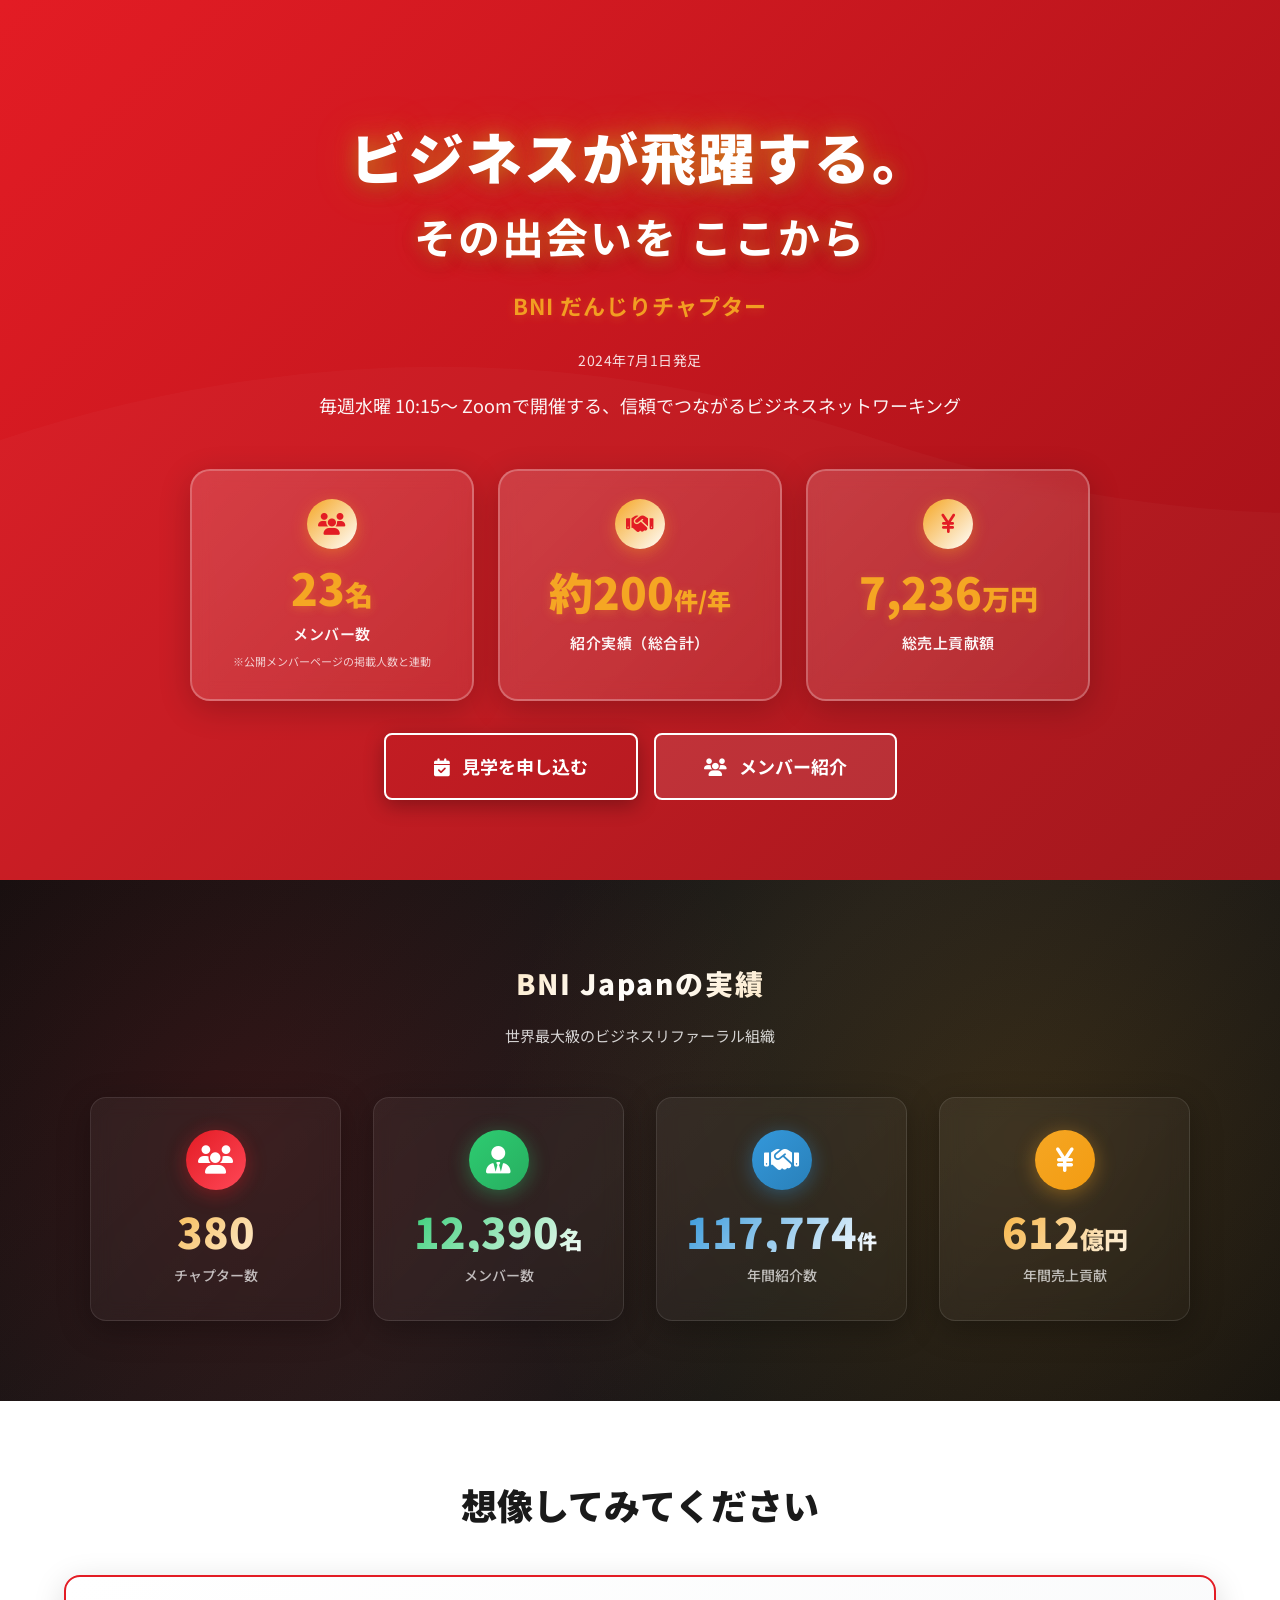
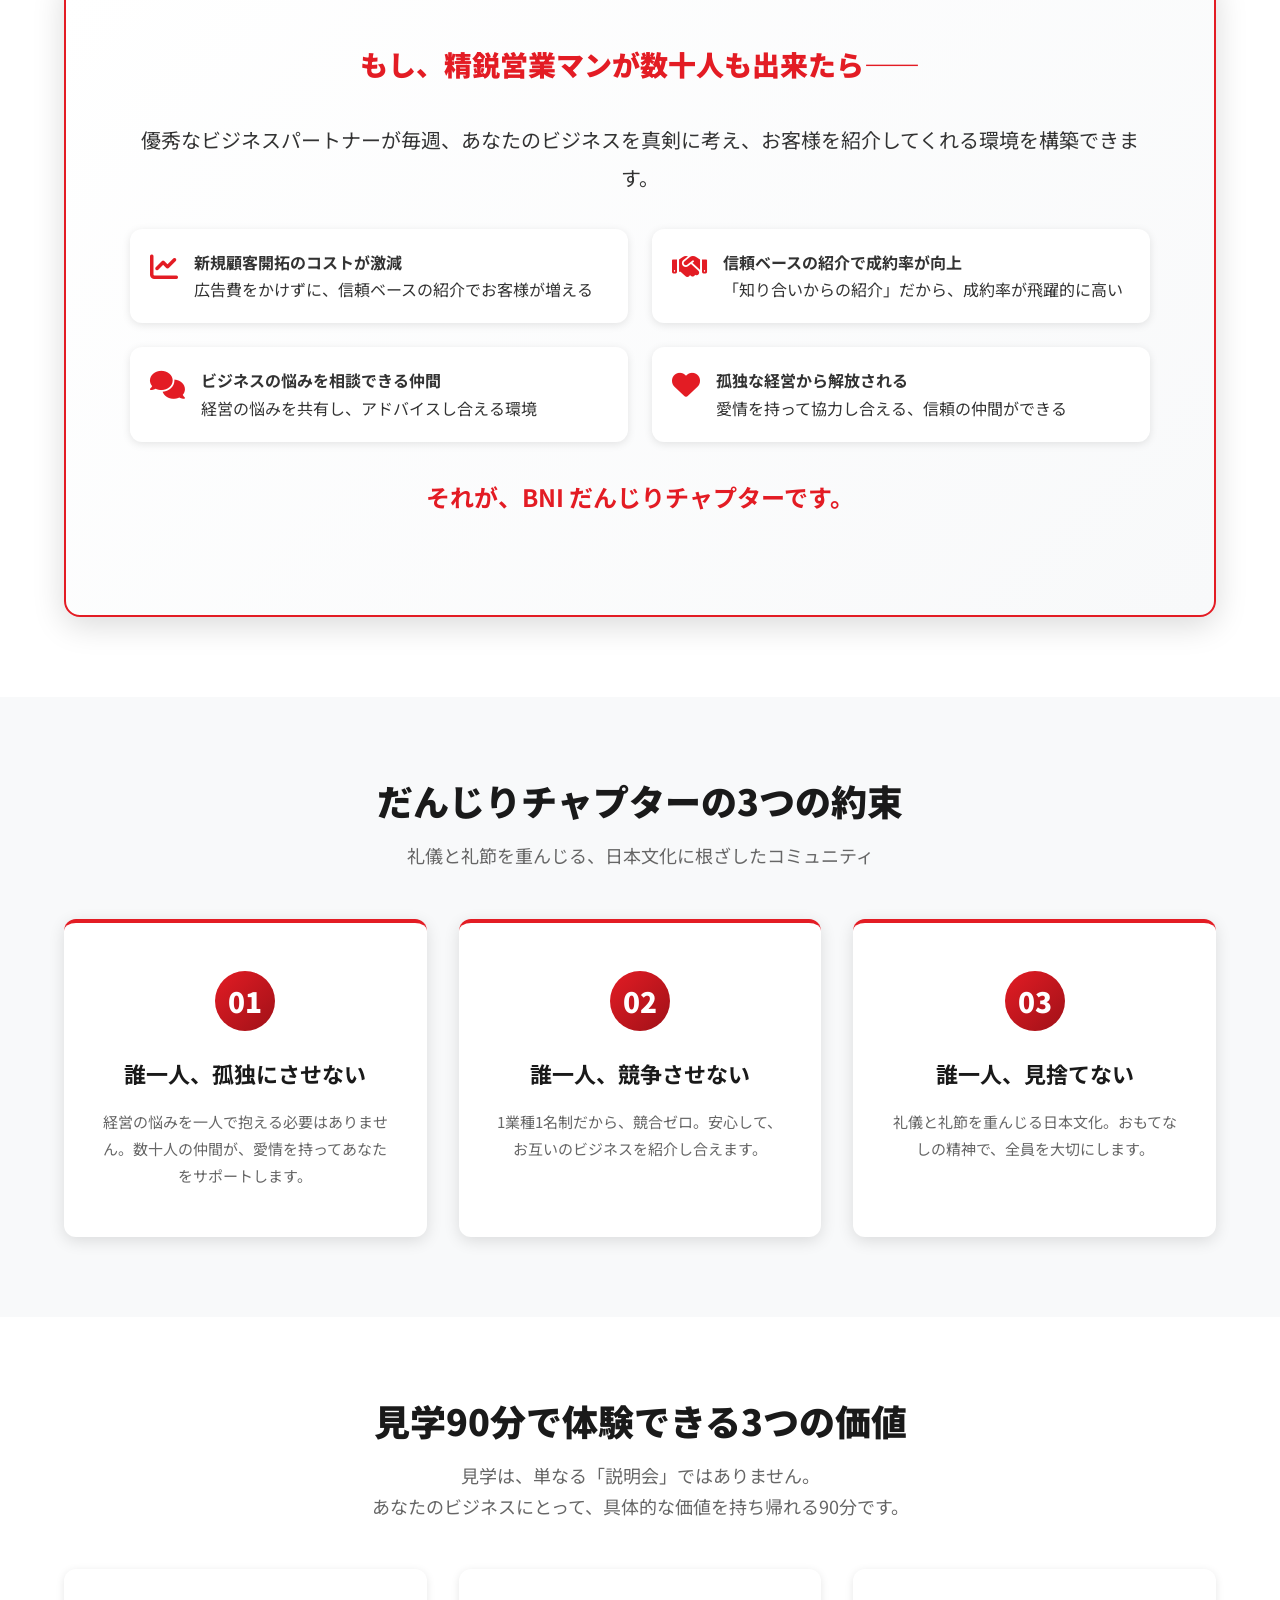
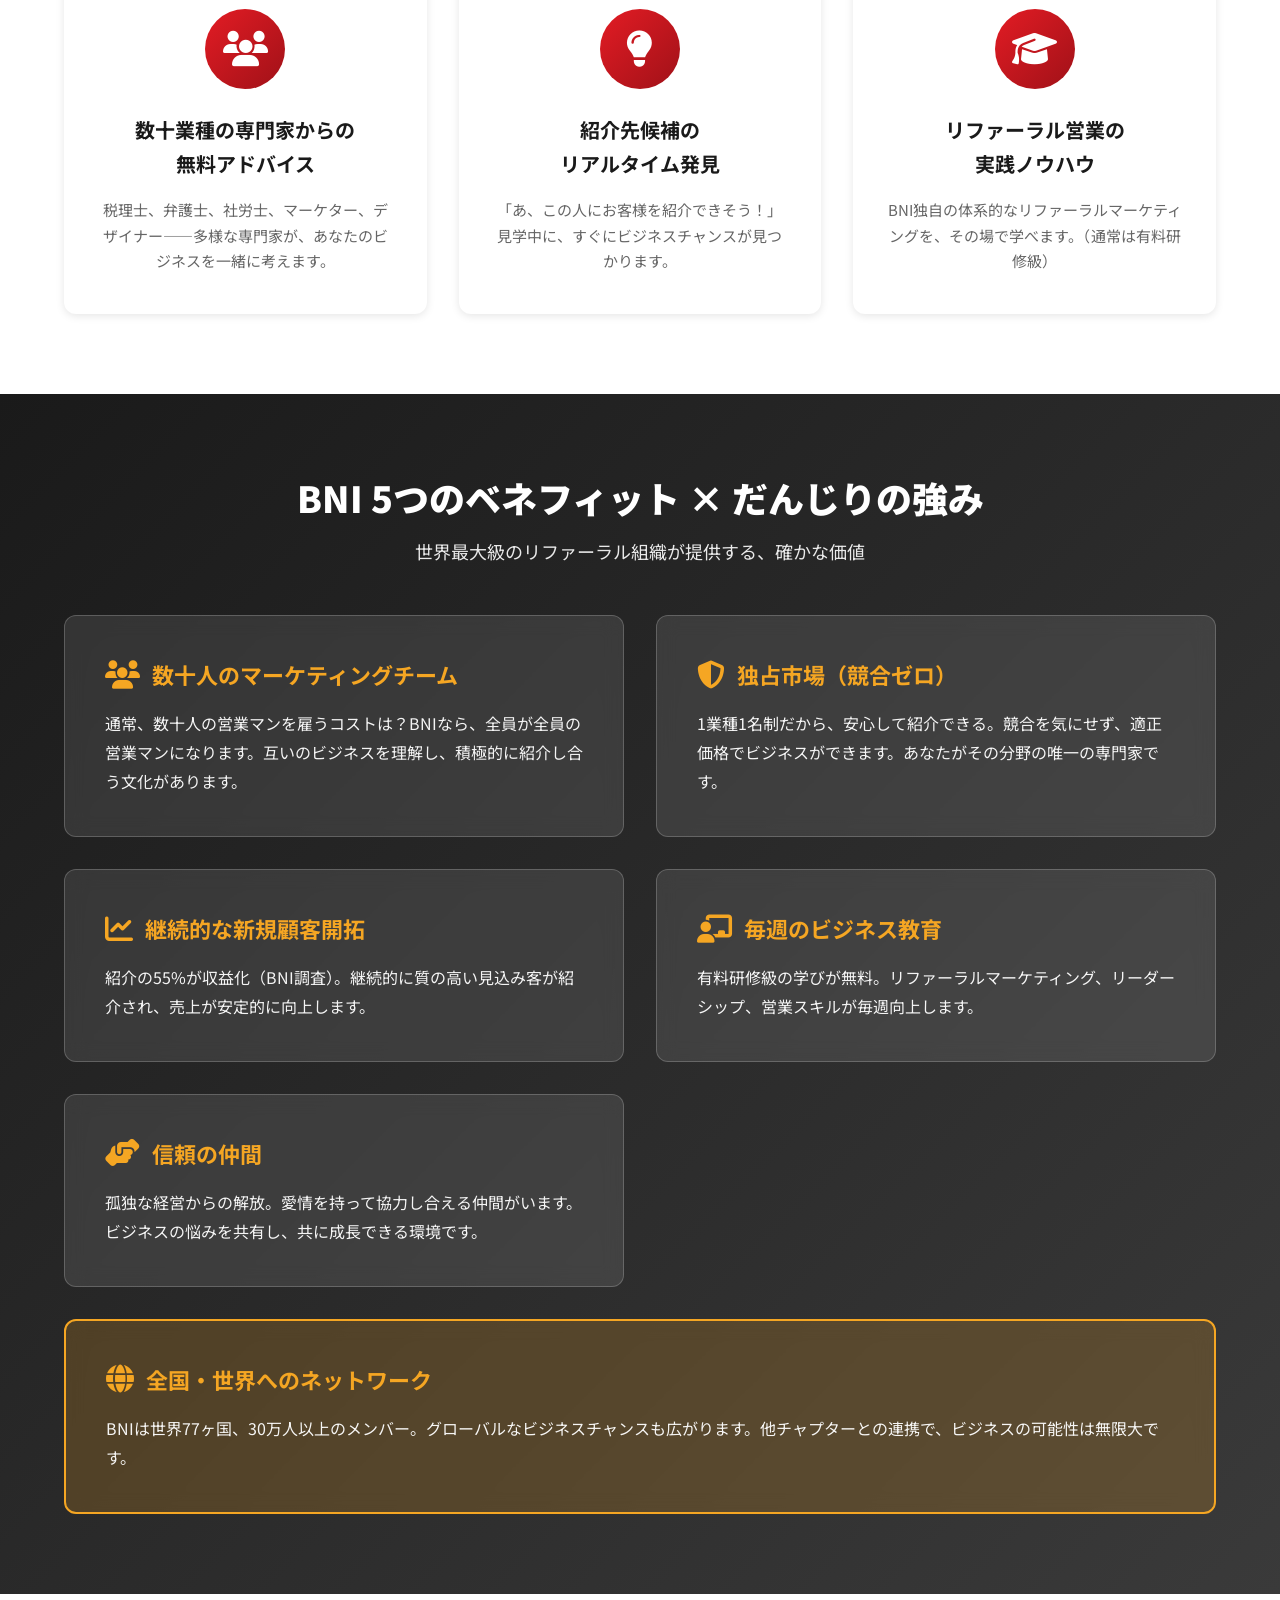
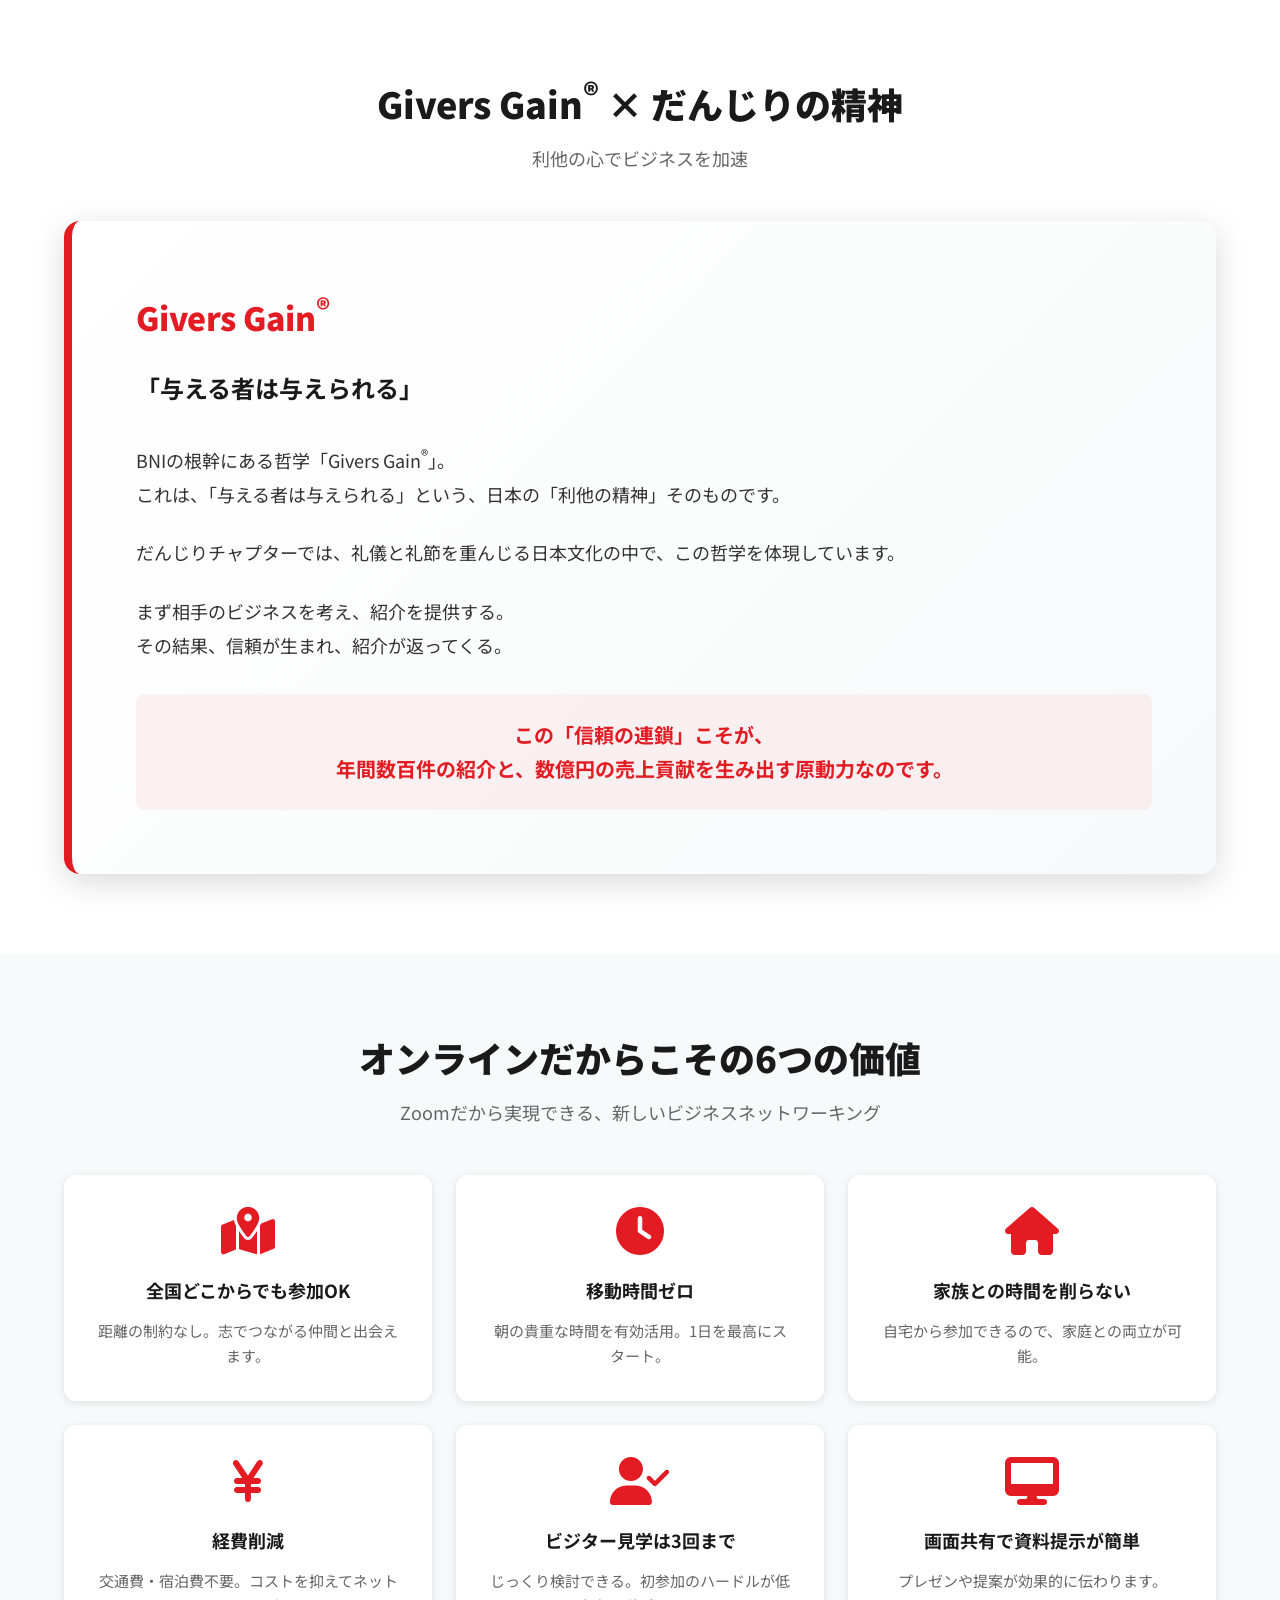
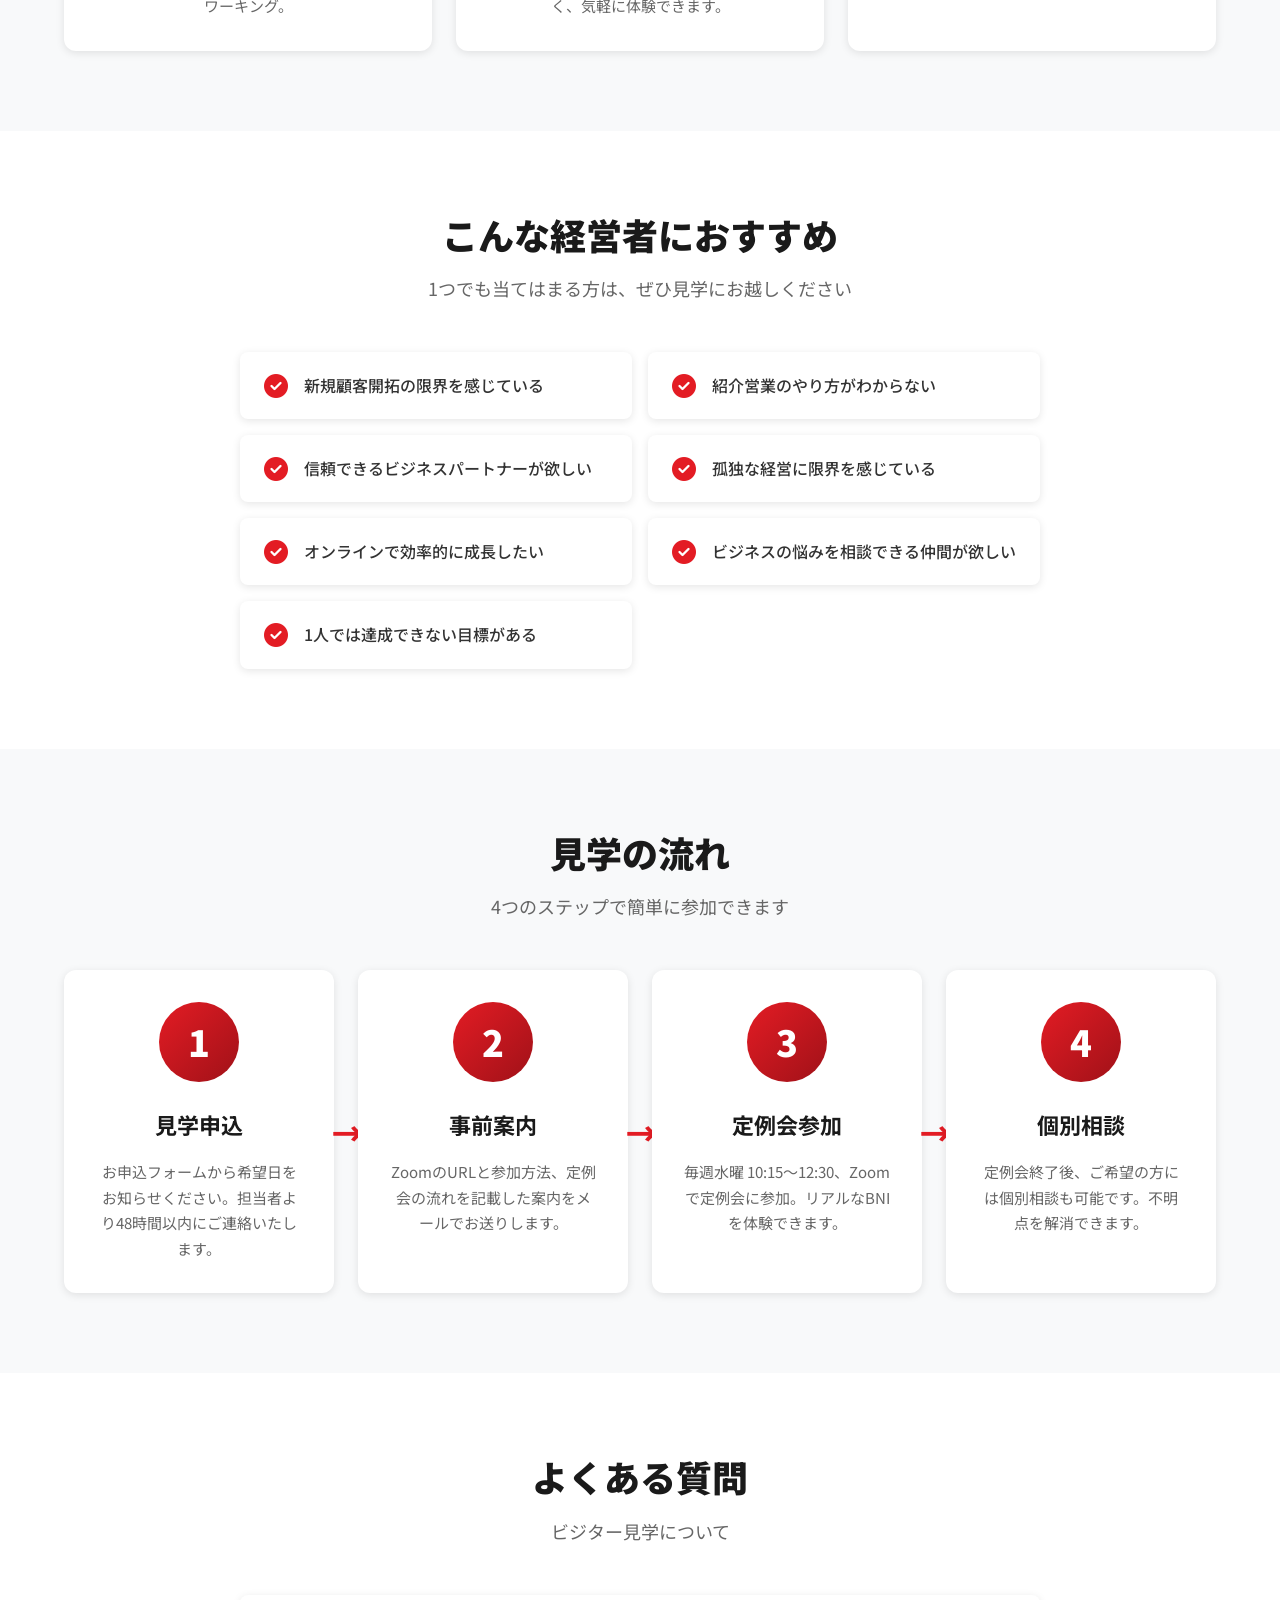
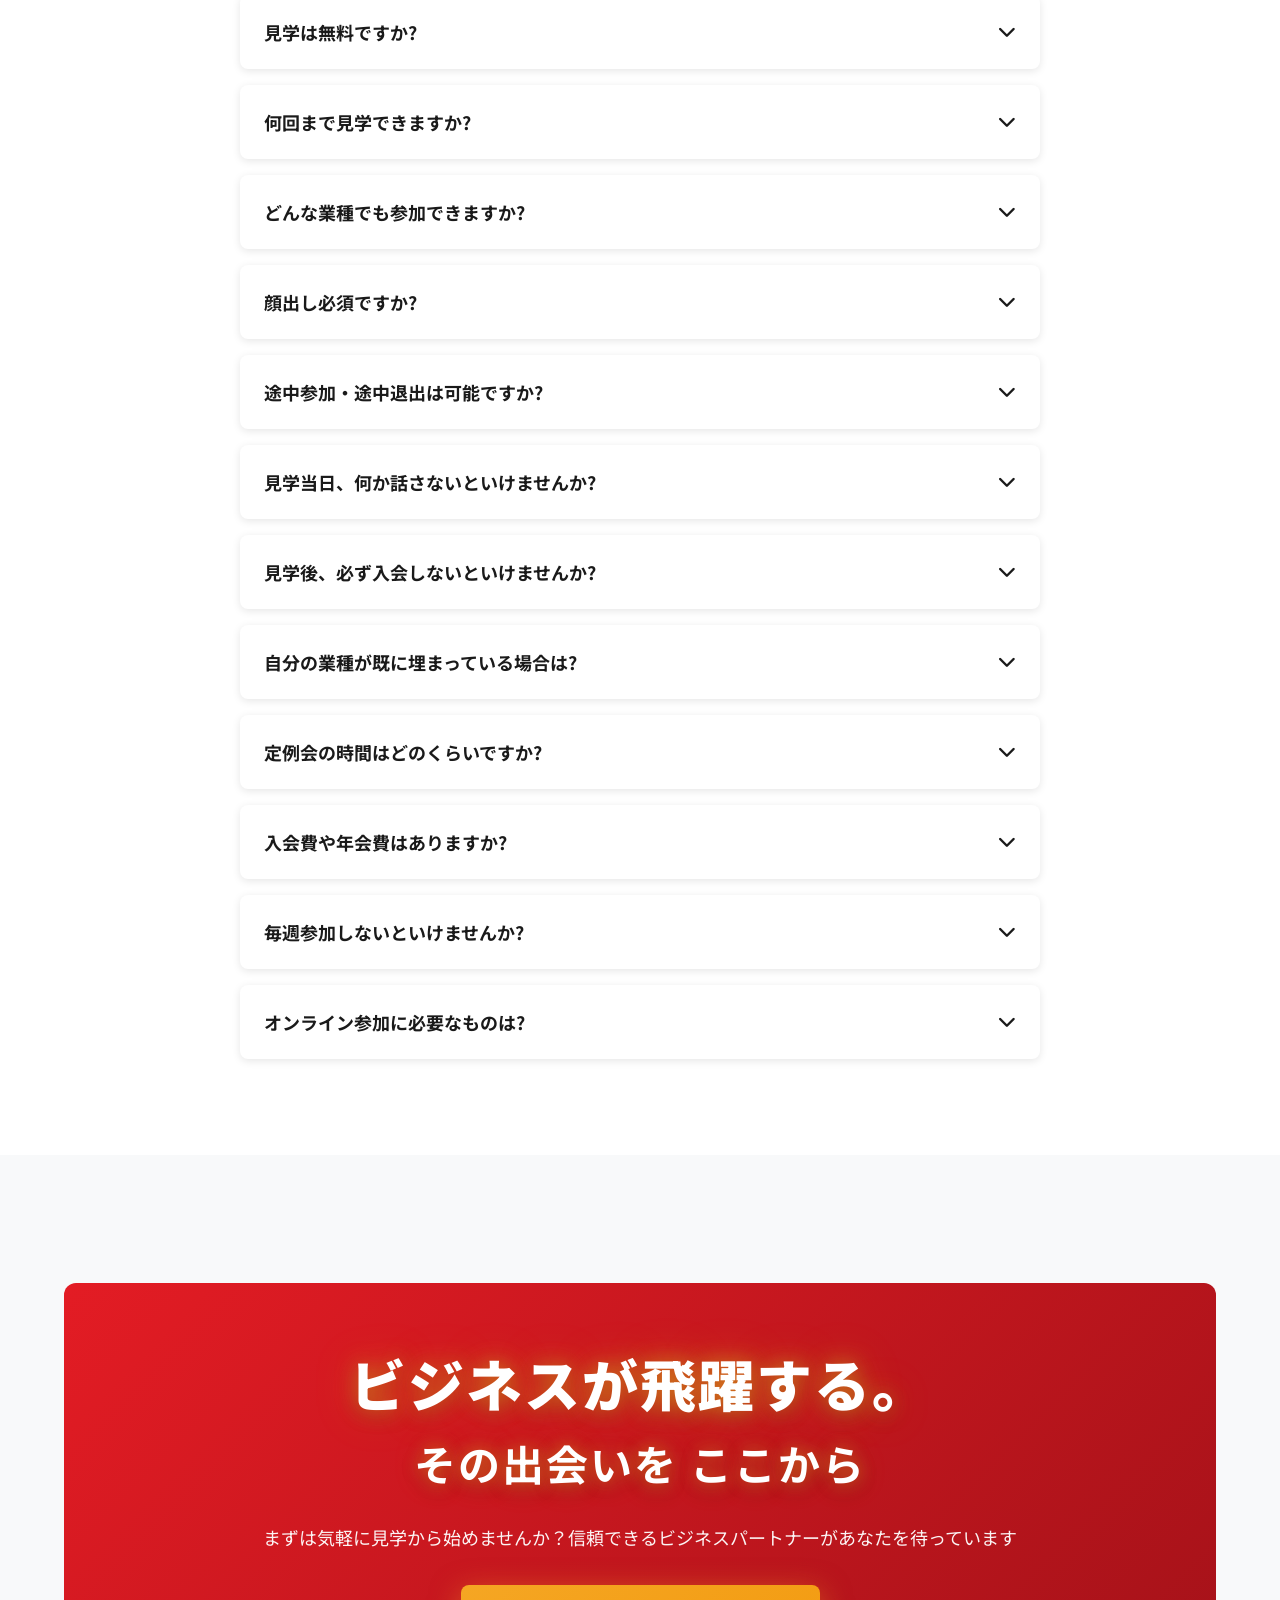
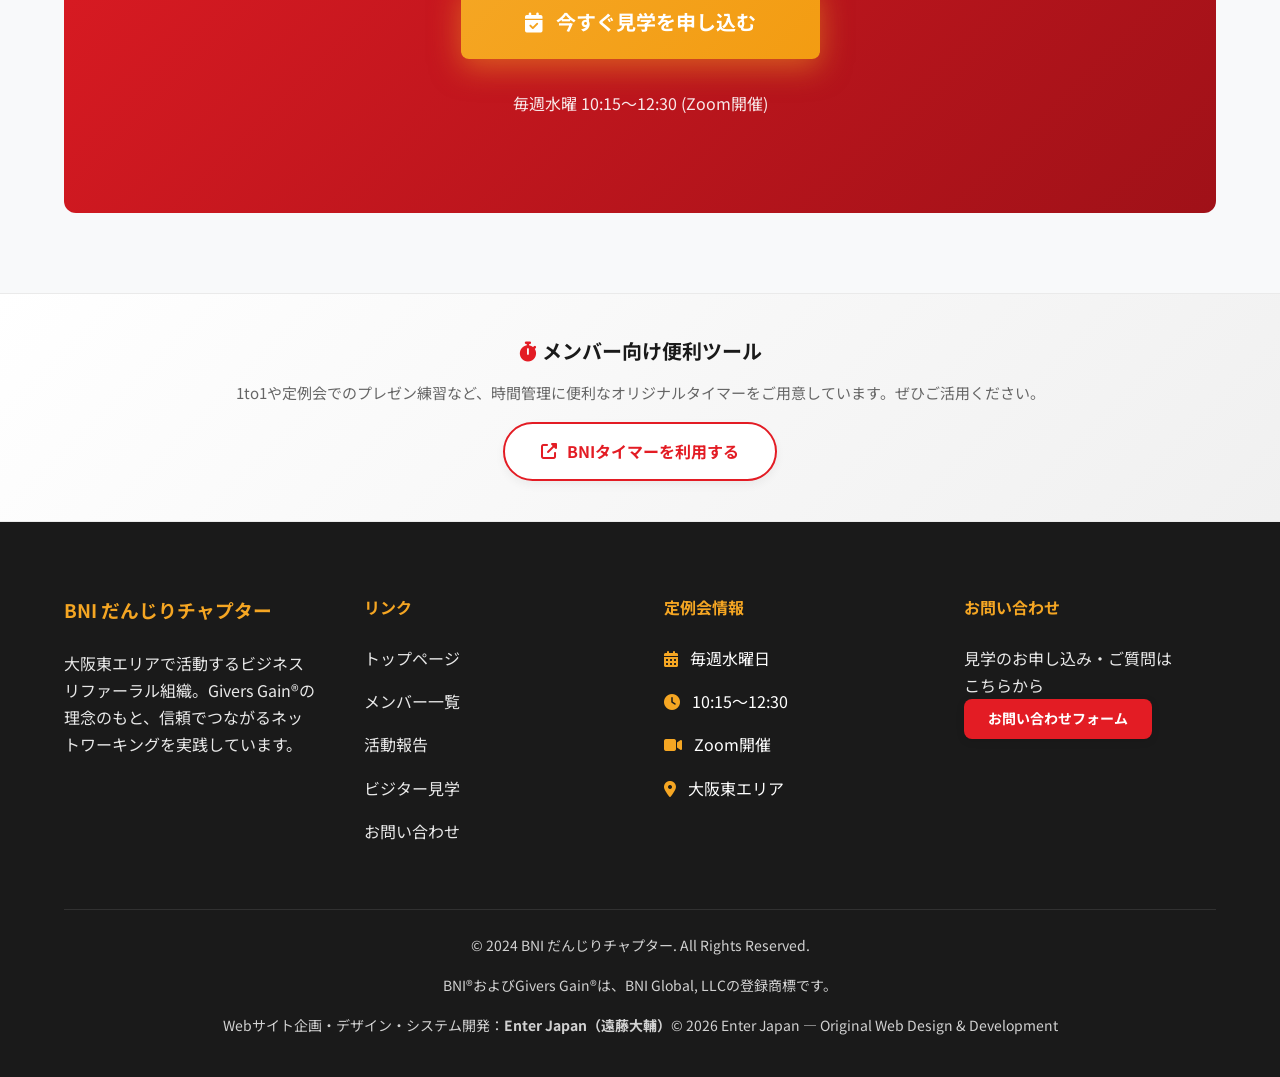
==== commit 06f2a953: "Synchronize public index.html from verified live site" ====
--- a/index.html
+++ b/index.html
@@ -15,7 +15,7 @@
     <link rel="preconnect" href="https://fonts.gstatic.com" crossorigin>
     <link href="https://fonts.googleapis.com/css2?family=Noto+Sans+JP:wght@400;500;700;900&family=Roboto:wght@400;500;700;900&display=swap" rel="stylesheet">
     <link rel="stylesheet" href="https://cdnjs.cloudflare.com/ajax/libs/font-awesome/6.4.0/css/all.min.css">
-    <link rel="stylesheet" href="css/styles.css">
+    <link rel="stylesheet" href="css/styles.css?v=20261105ej1">
     
     <style>
         .visitor-hero {
@@ -766,28 +766,13 @@
             }
         }
     </style>
+    <link rel="stylesheet" href="css/public-member-header.css?v=20261105shared1">
+    <link rel="stylesheet" href="css/member-login-entry.css?v=20261105b">
 </head>
 <body>
-    <header class="header">
-        <nav class="nav container">
-            <a href="/" class="nav-logo" style="text-decoration: none; color: inherit; display: flex; align-items: center; gap: 12px;">
-                <img src="images/bni-logo.png" alt="BNI Logo" class="logo-img">
-                <span class="chapter-name">だんじりチャプター</span>
-            </a>
-            <button class="nav-toggle" id="navToggle" aria-label="メニュー">
-                <span></span>
-                <span></span>
-                <span></span>
-            </button>
-            <ul class="nav-menu" id="navMenu">
-                <li><a href="index.html" class="nav-link">トップ</a></li>
-                <li><a href="members.html" class="nav-link">メンバー紹介</a></li>
-                <li><a href="about-bni.html" class="nav-link">BNIとは</a></li>
-                <li><a href="activity.html" class="nav-link">活動報告</a></li>
-                <li><a href="contact.html" class="nav-link btn-primary-nav">見学申込</a></li>
-            </ul>
-        </nav>
-    </header>
+    <div id="danjiri-shared-header"></div>
+    <script src="js/danjiri-shared-header.js?v=20261105a"></script>
+    <noscript><div class="header-noscript"><a href="index.html">BNI だんじりチャプター</a> <a href="/member/">メンバー用ログイン</a></div></noscript>
 
     <section class="visitor-hero">
         <div class="container">
@@ -1636,10 +1621,12 @@
             <div class="footer-bottom">
                 <p>&copy; 2024 BNI だんじりチャプター. All Rights Reserved.</p>
                 <p class="footer-disclaimer">BNI®およびGivers Gain®は、BNI Global, LLCの登録商標です。</p>
+                <p class="ej-website-credit">Webサイト企画・デザイン・システム開発：<strong>Enter Japan（遠藤大輔）</strong><span>&copy; 2026 Enter Japan — Original Web Design &amp; Development</span></p>
             </div>
         </div>
     </footer>
 
     <script src="js/main.js"></script>
+    <script src="js/home-member-count-sync.js?v=20261106" defer></script>
 </body>
 </html>
--- a/css/styles.css
+++ b/css/styles.css
@@ -1143,3 +1143,4 @@
     .final-cta-content p {
         font-size: 16px;
     }
+}
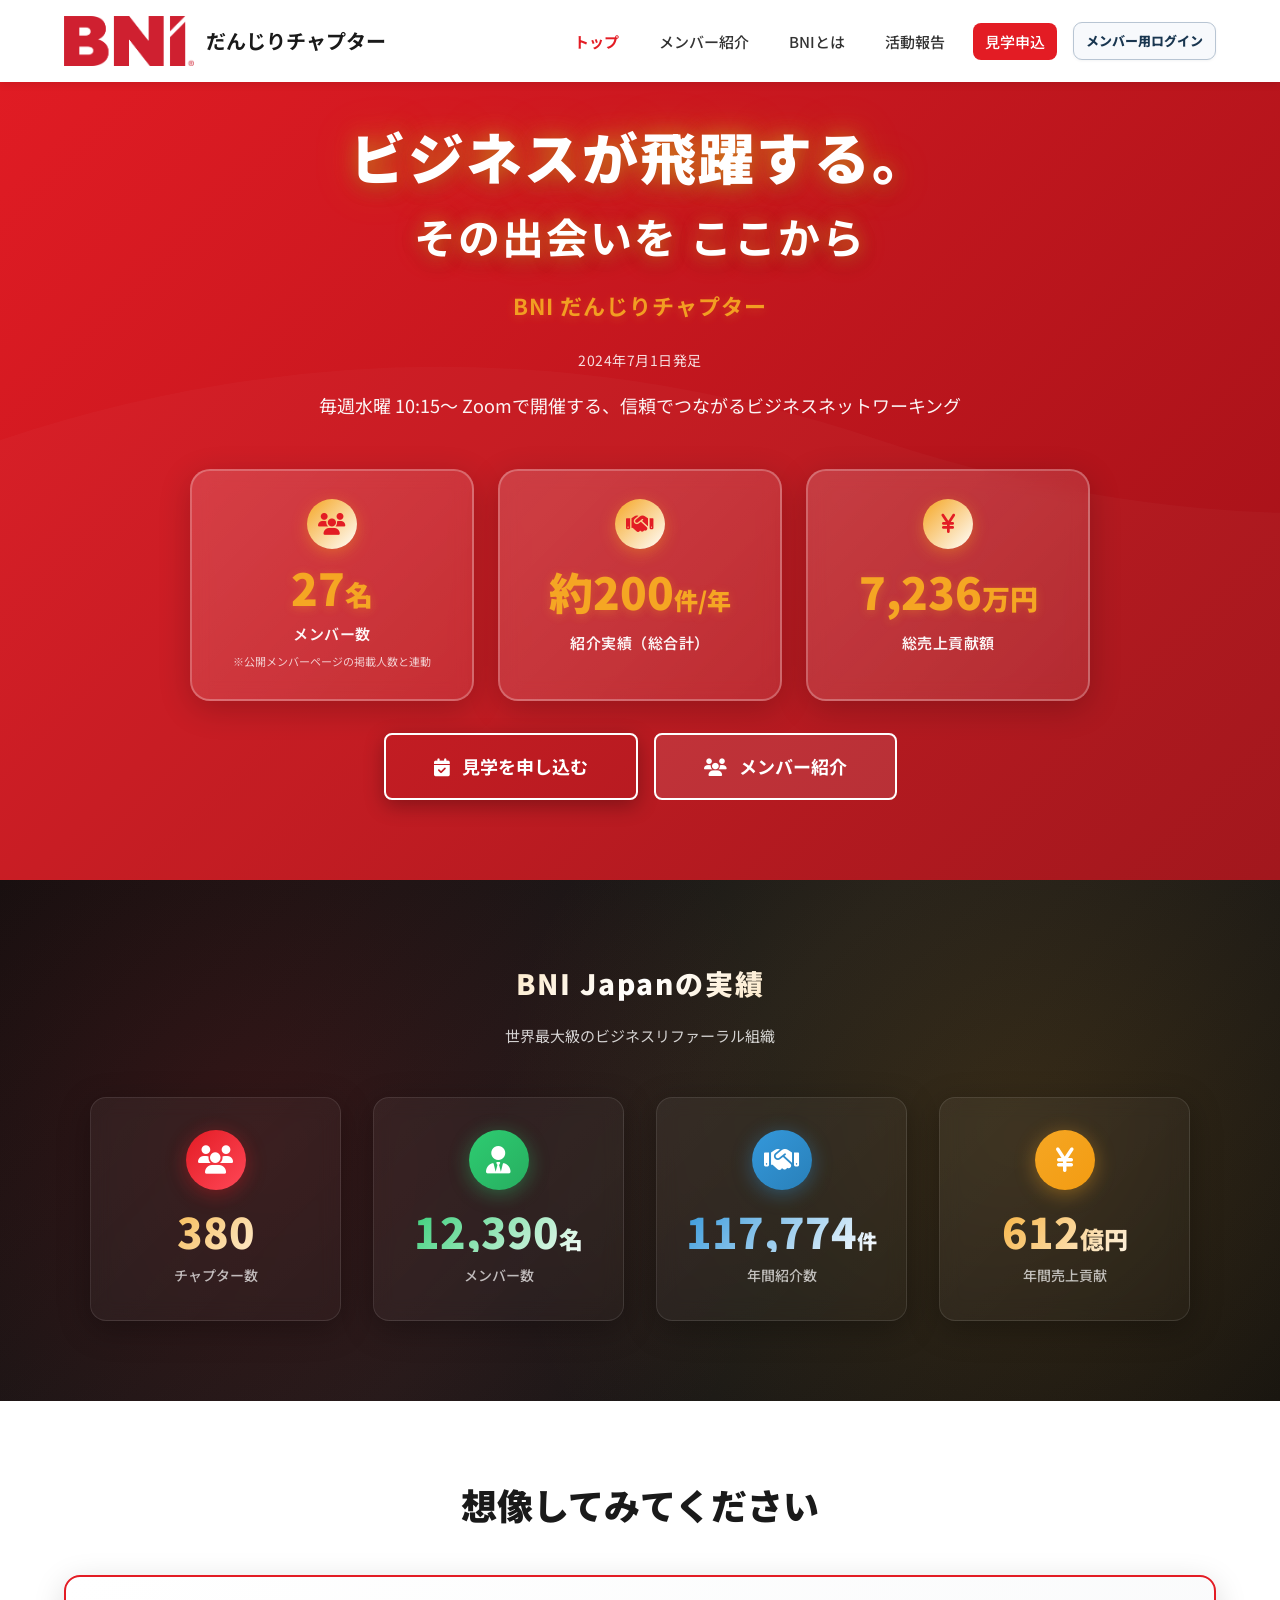
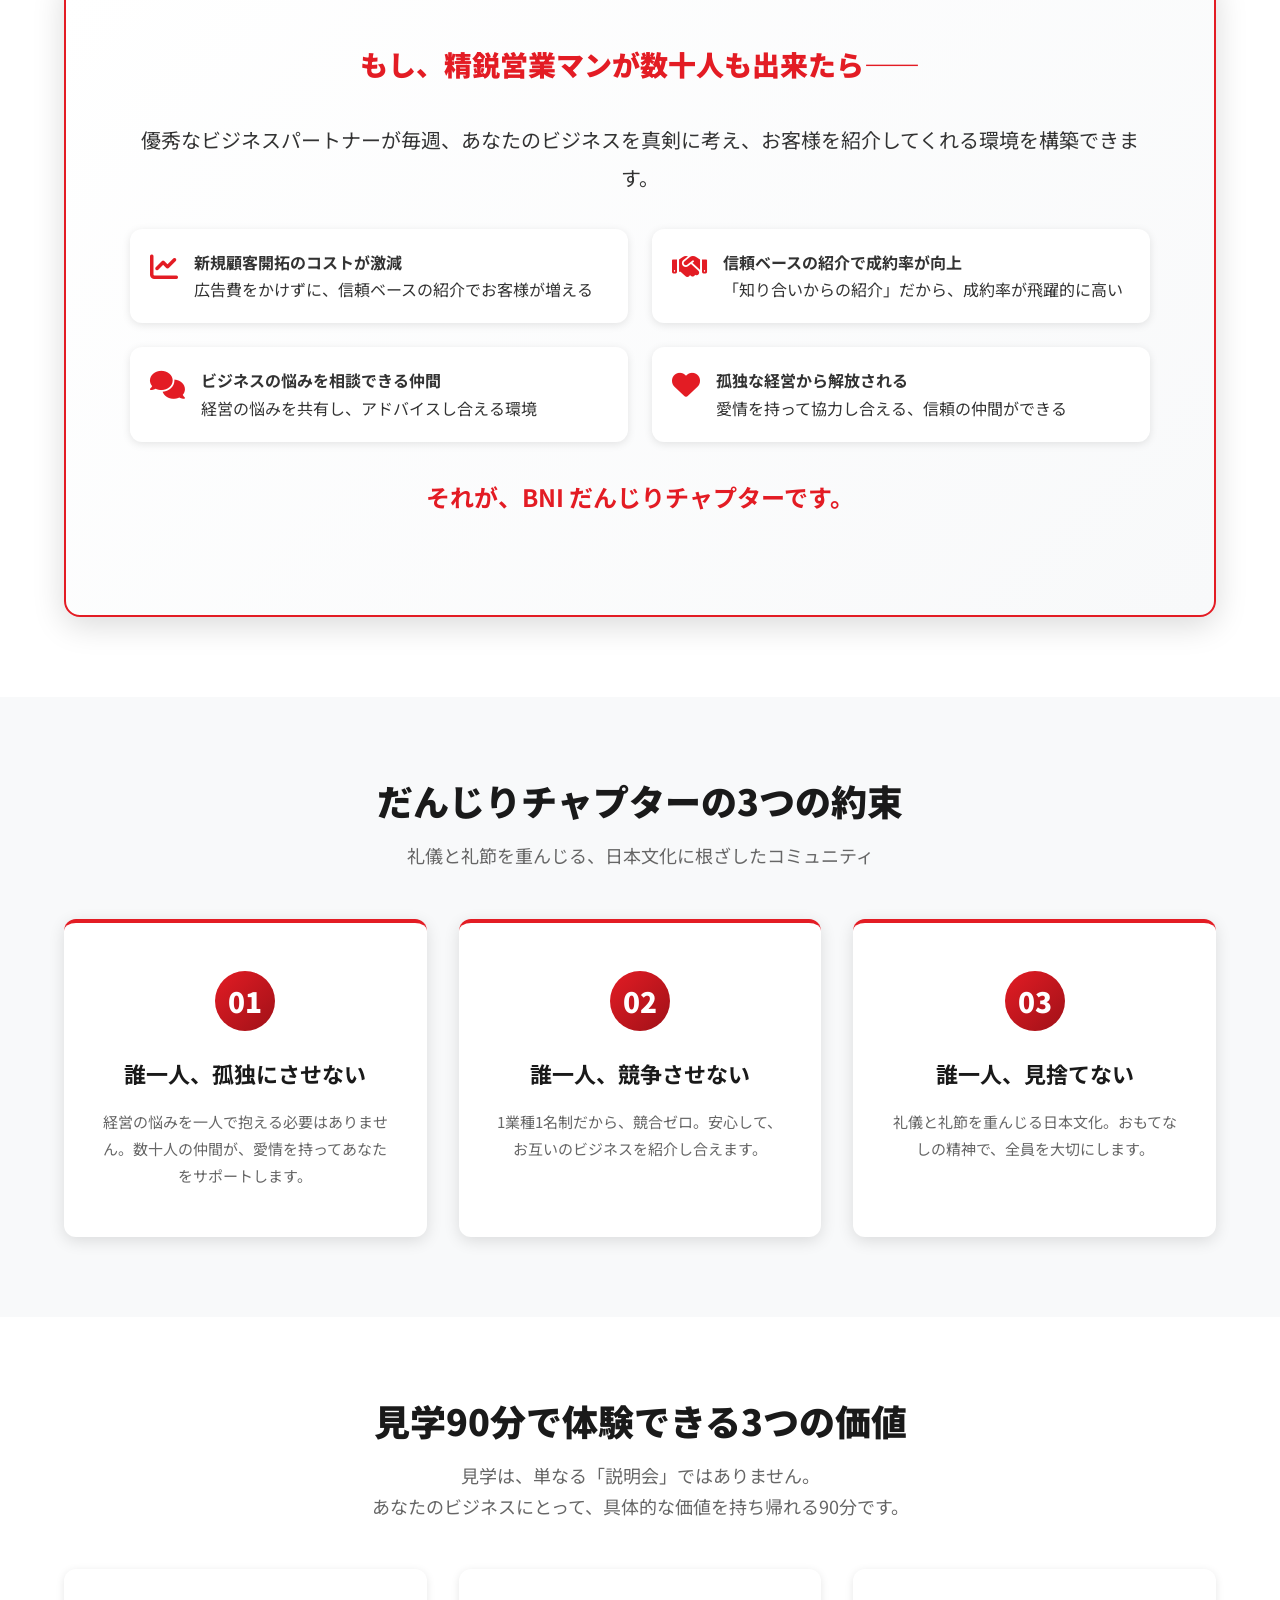
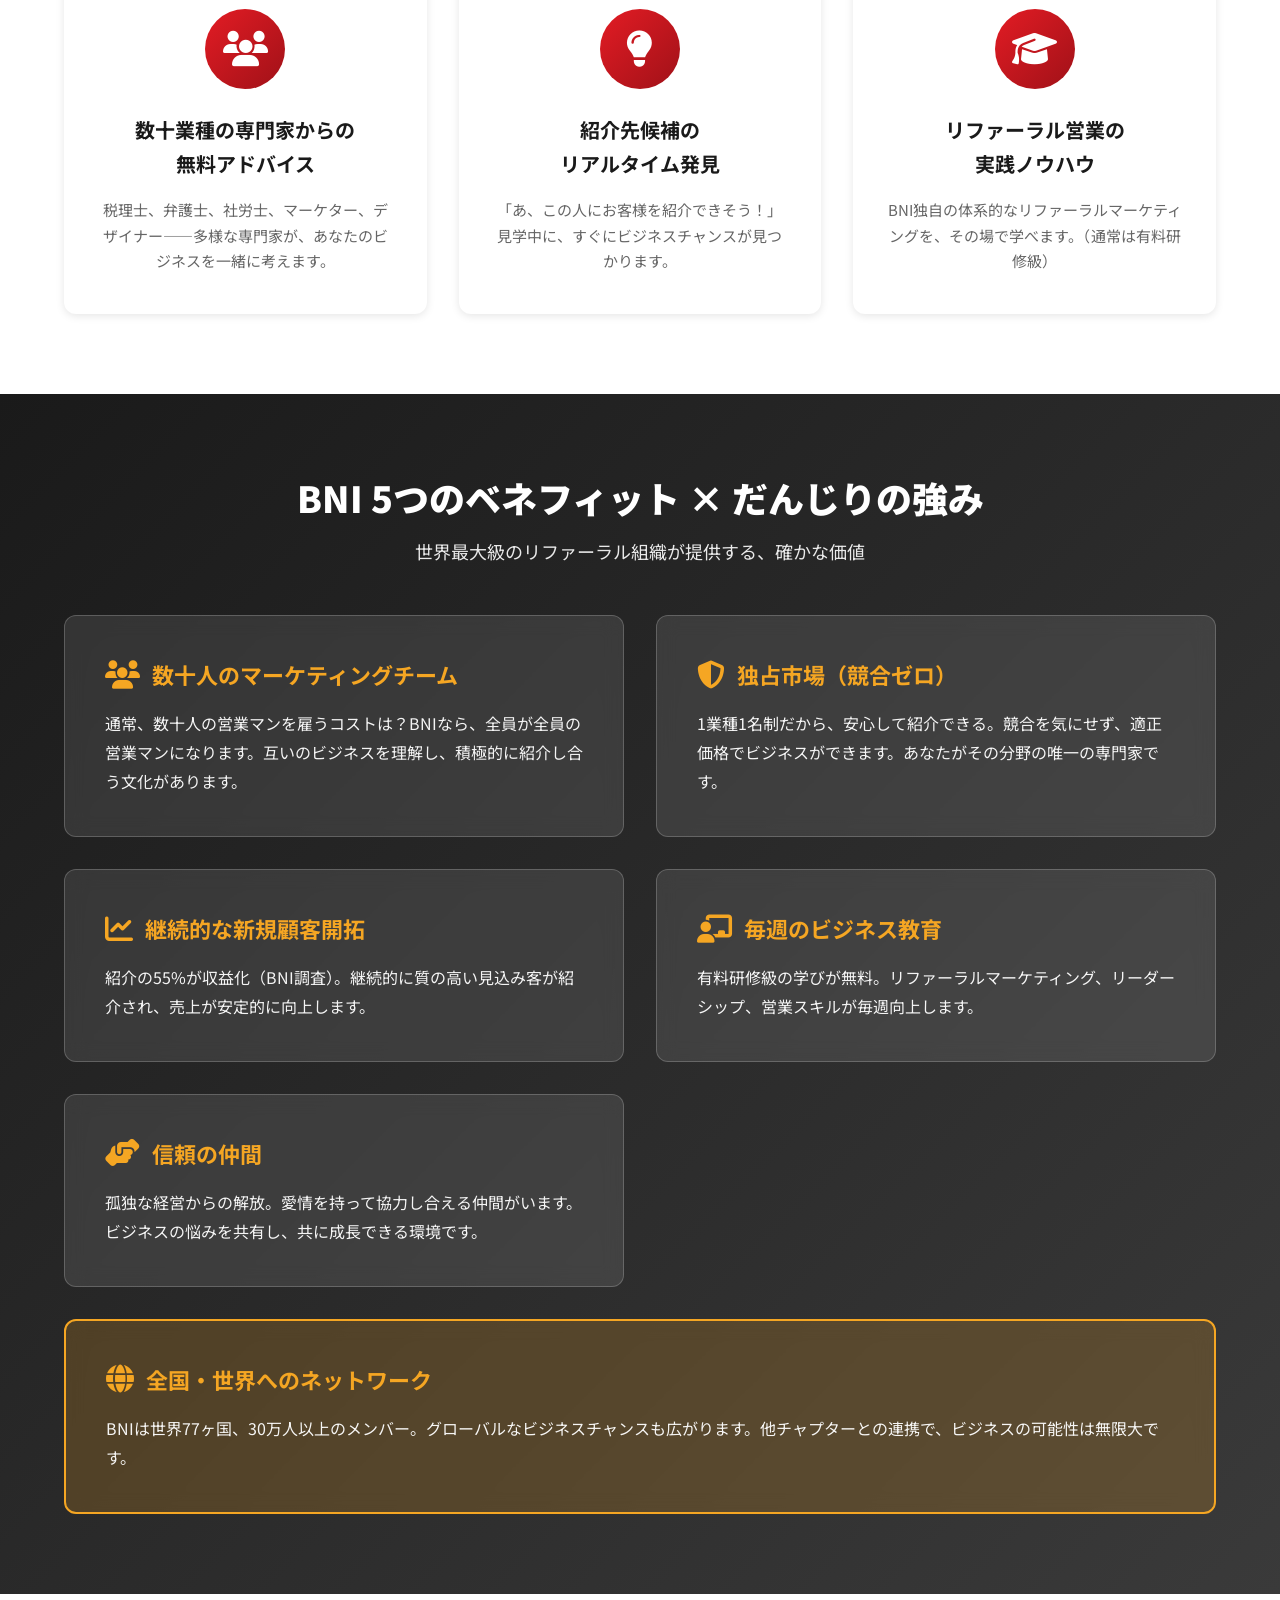
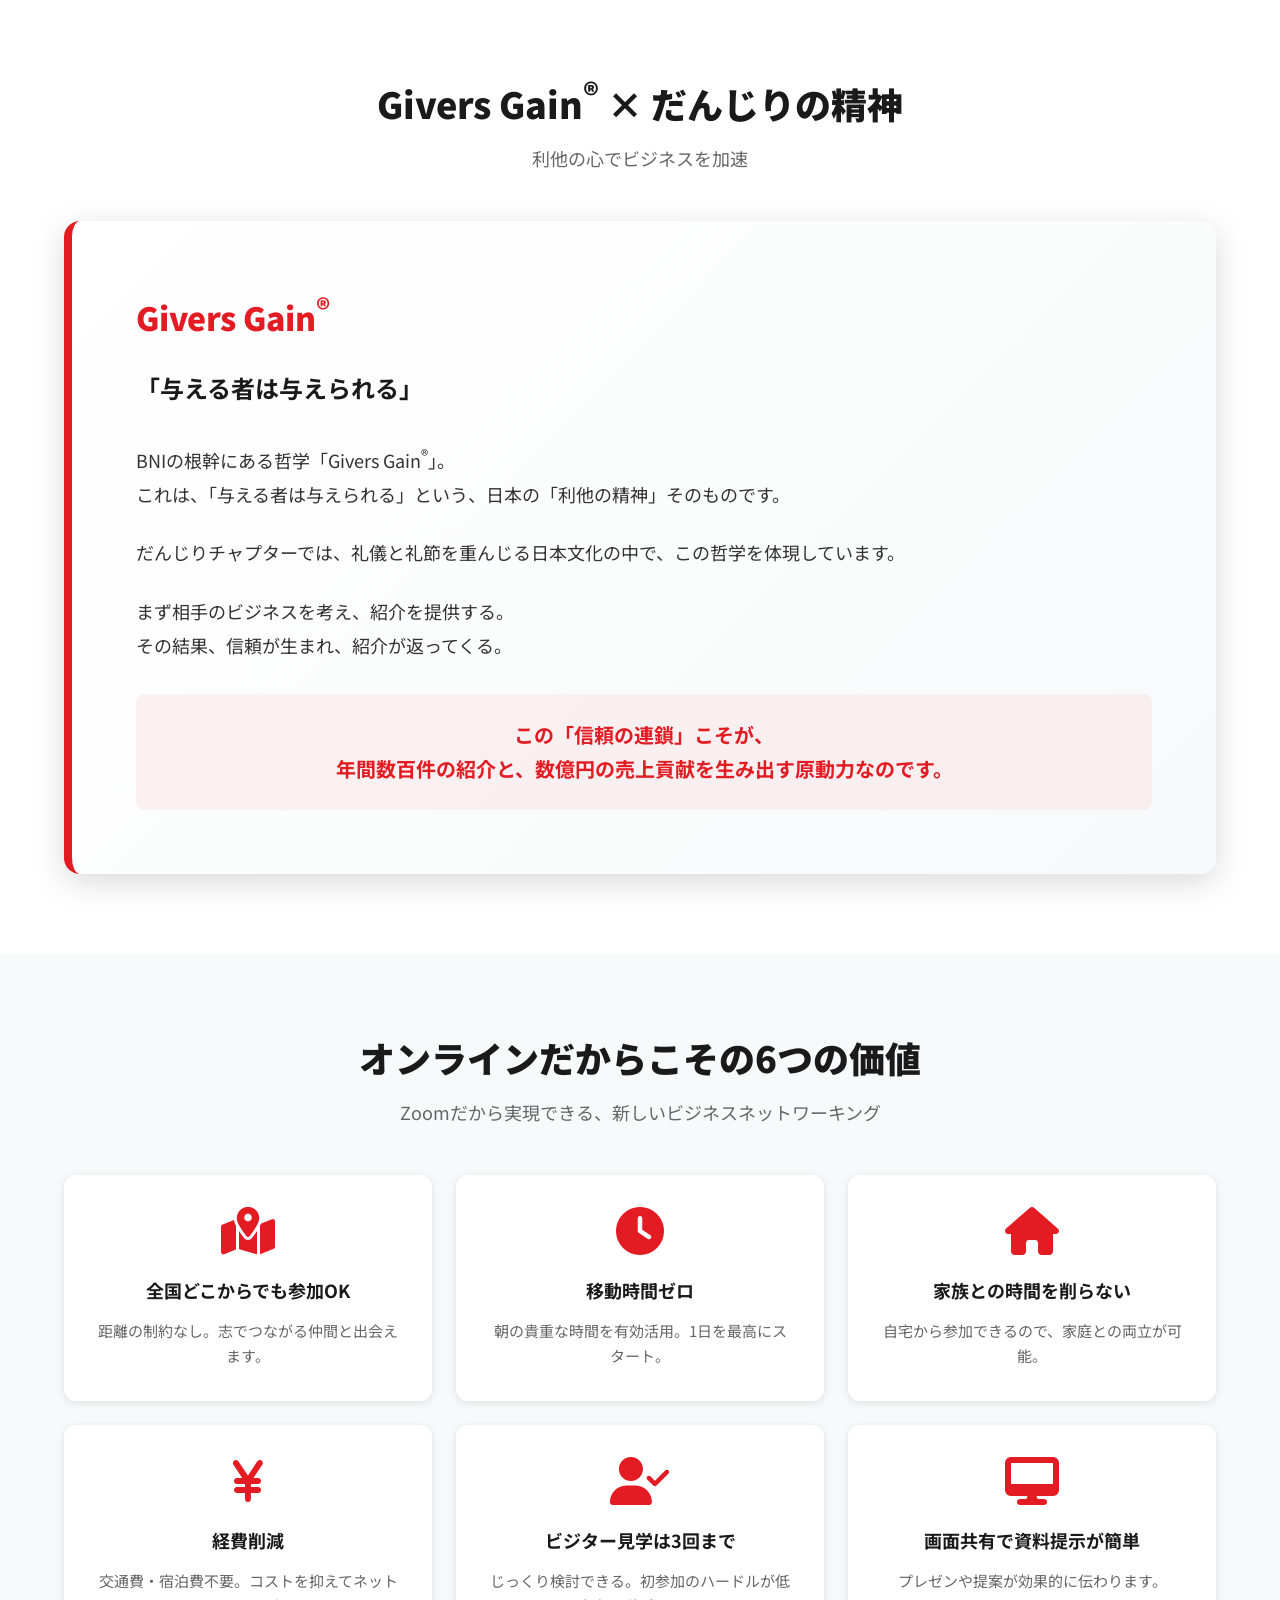
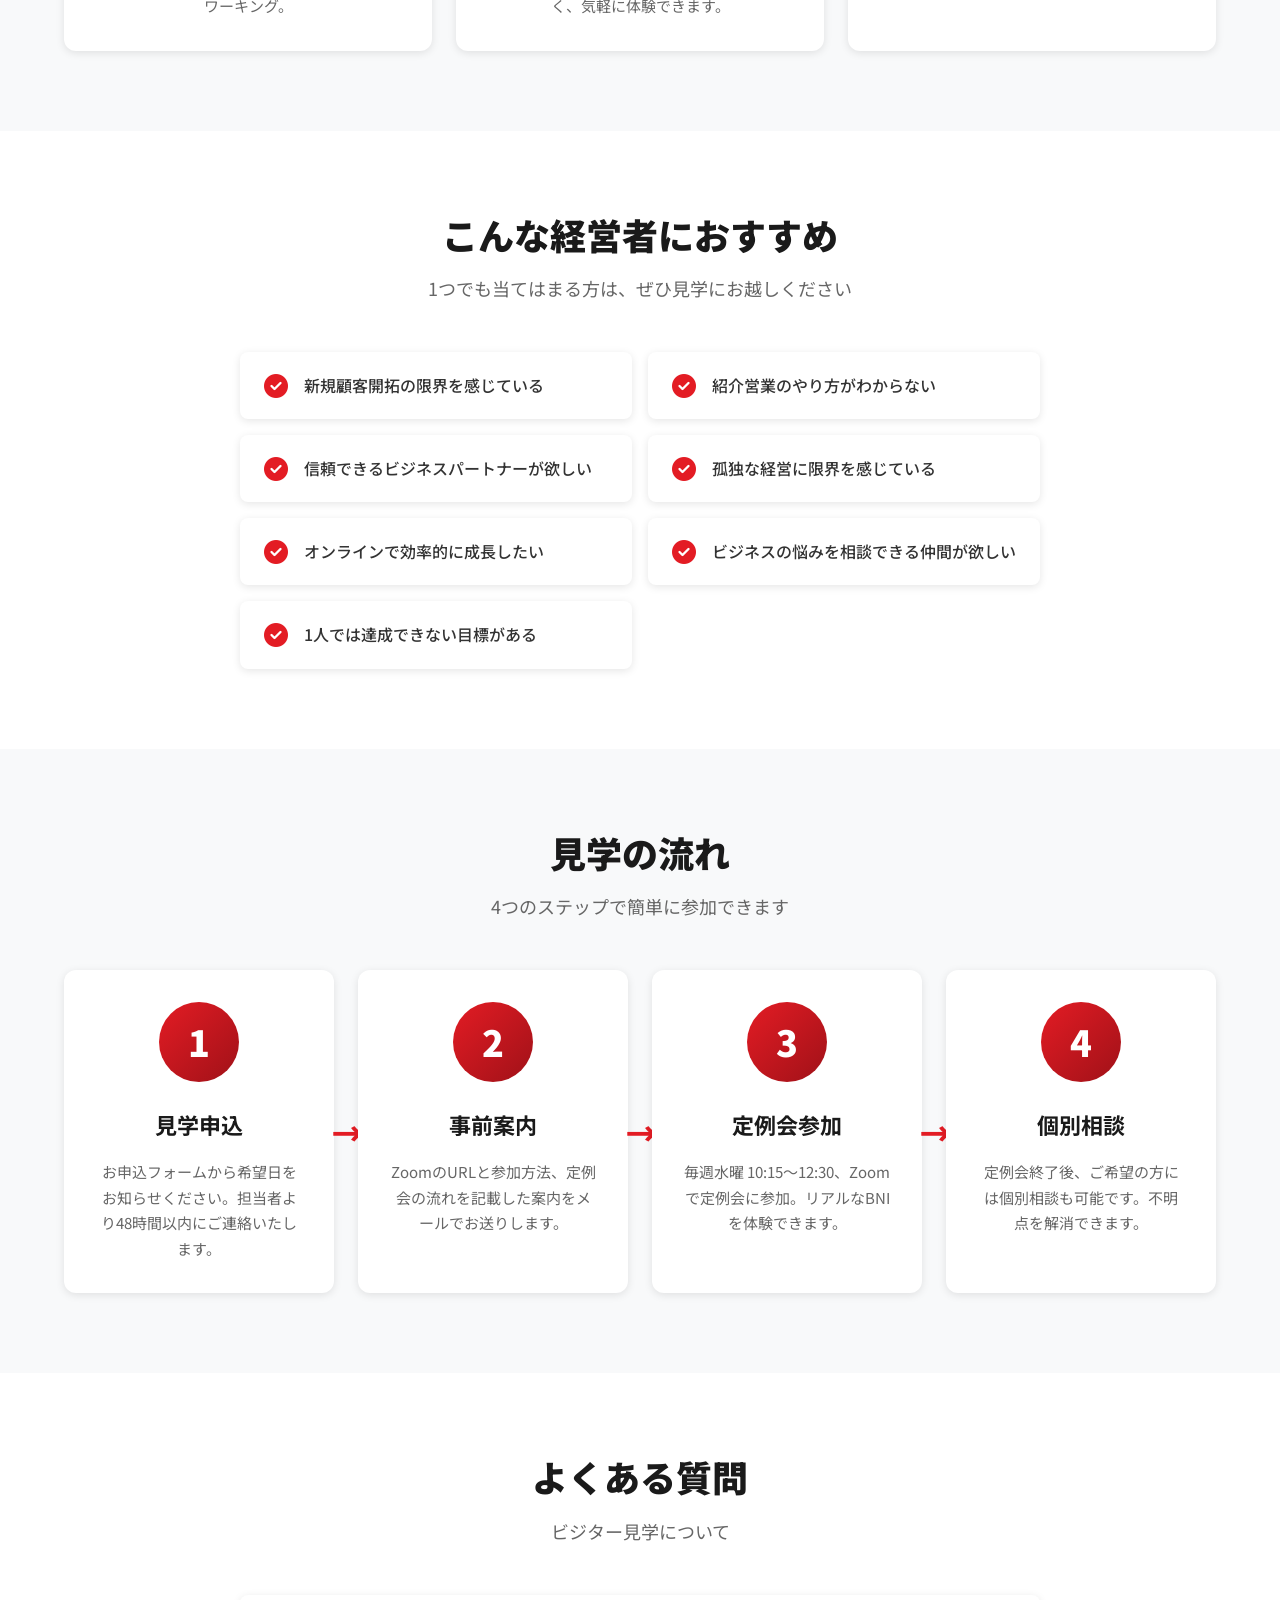
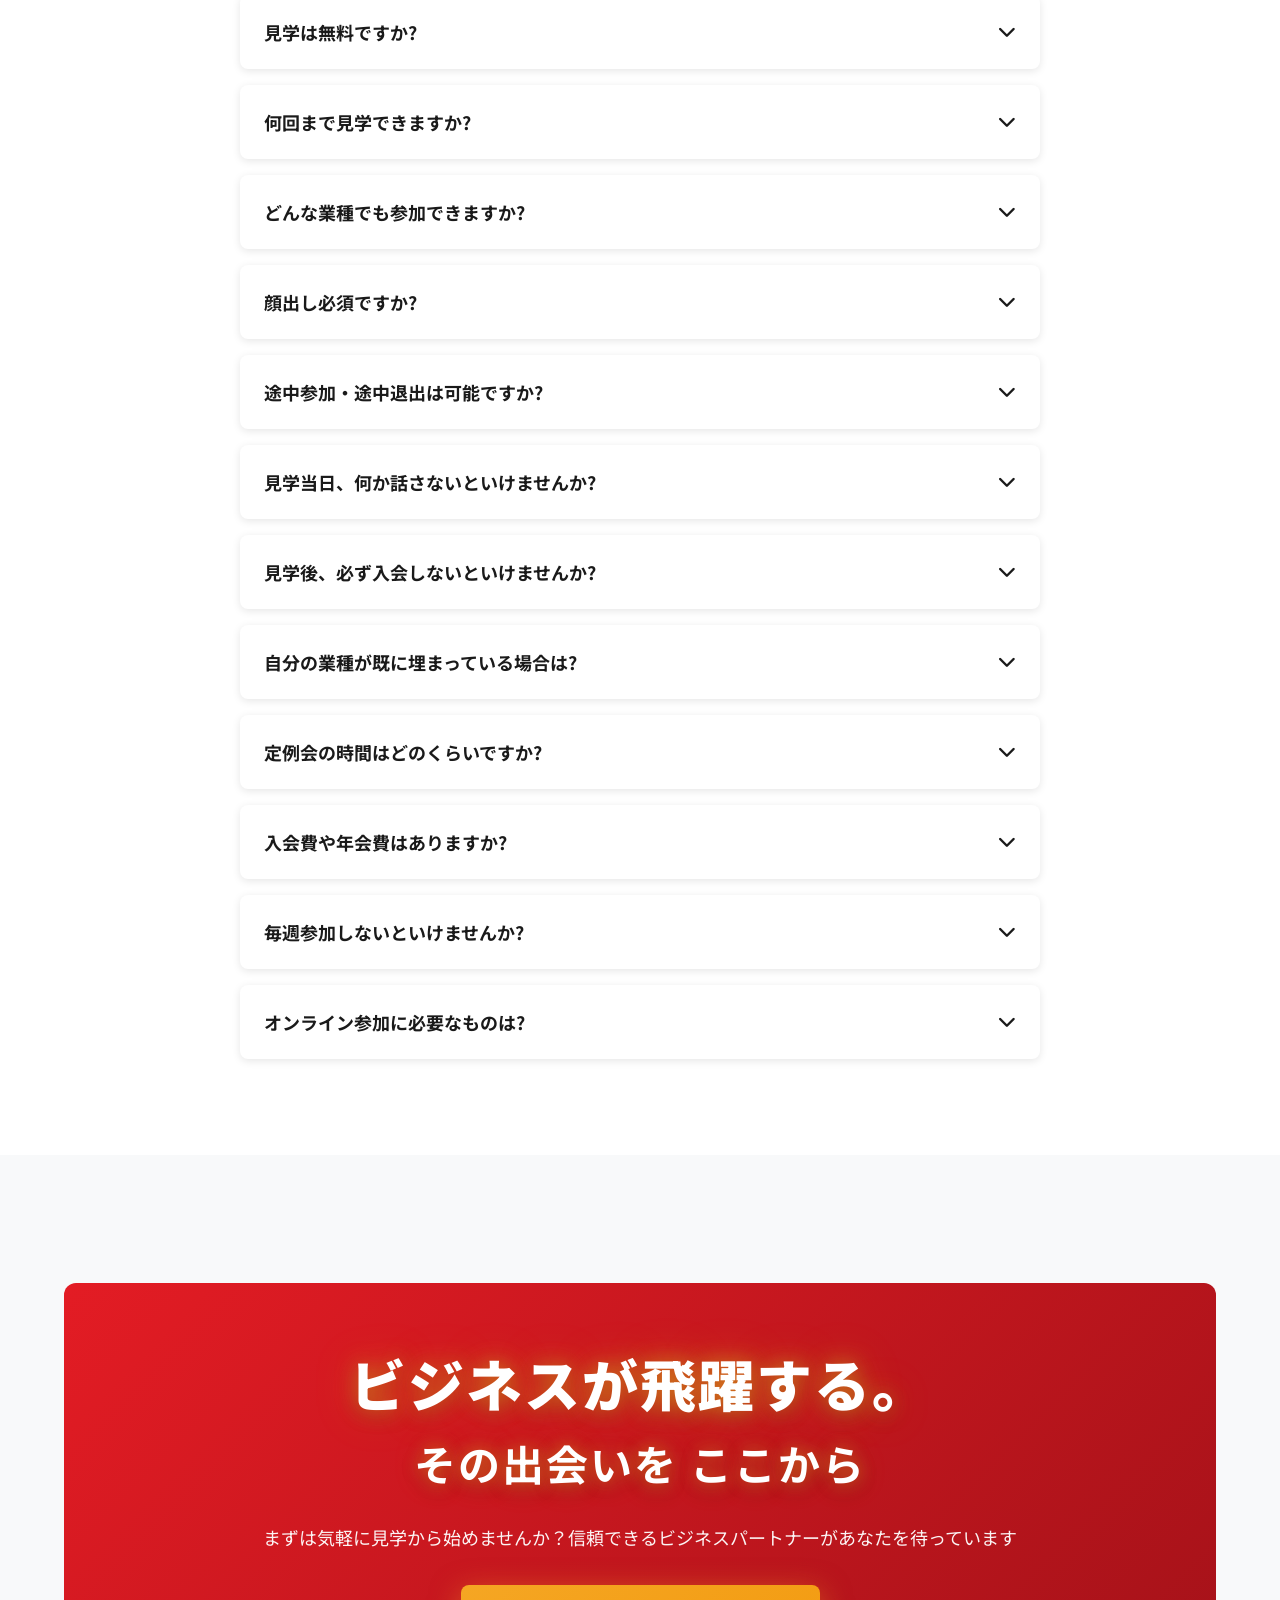
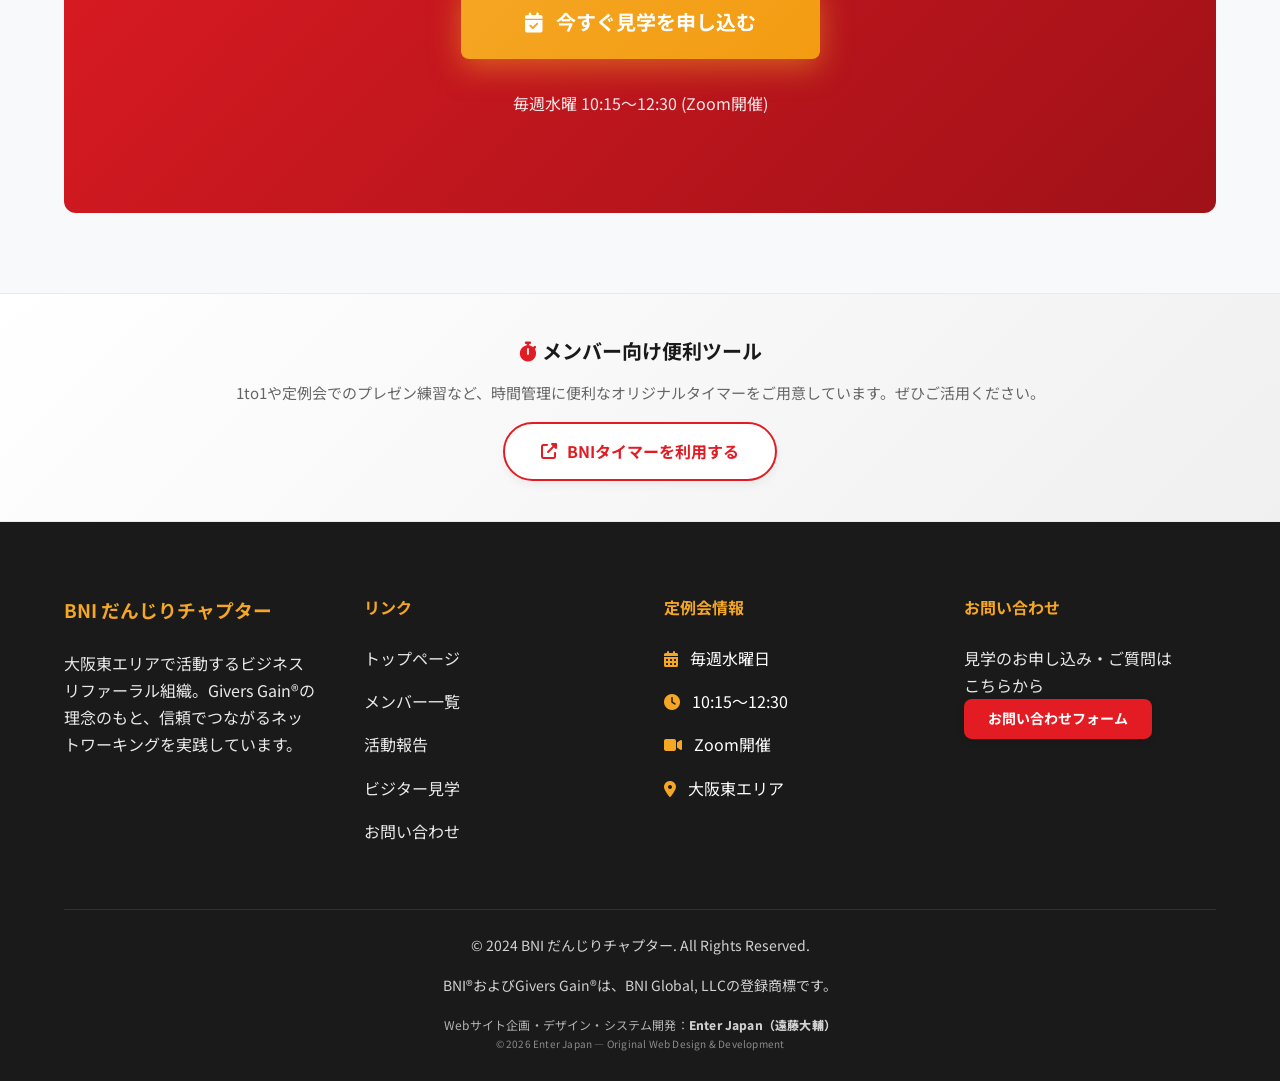
==== commit 8cc99f53: "Connect homepage metrics to operator-updated values" ====
--- a/index.html
+++ b/index.html
@@ -3,7 +3,7 @@
 <head>
     <meta charset="UTF-8">
     <meta name="viewport" content="width=device-width, initial-scale=1.0">
-    <meta name="description" content="BNI だんじりチャプター。利他の心でビジネスを加速！毎週水曜10:15〜Zoom開催。23名のメンバー、年間200件の紹介、7,236万円の売上貢献。信頼でつながるビジネスネットワーキング。">
+    <meta name="description" content="BNI だんじりチャプター。利他の心でビジネスを加速！毎週水曜10:15〜Zoom開催。多彩な職種の専門家が集う、信頼のビジネスネットワーク。信頼でつながるビジネスネットワーキング。">
     <meta name="keywords" content="BNI,だんじり,大阪,ビジネス交流会,リファーラル,紹介営業,オンライン,Zoom,ネットワーキング">
     
     <title>BNI だんじりチャプター | ビジネスが加速する出会いを</title>
@@ -1628,5 +1628,6 @@
 
     <script src="js/main.js"></script>
     <script src="js/home-member-count-sync.js?v=20261106" defer></script>
+    <script src="js/chapter-stats-public.js?v=20261106a" defer></script>
 </body>
 </html>
--- a/css/styles.css
+++ b/css/styles.css
@@ -1143,4 +1143,11 @@
     .final-cta-content p {
         font-size: 16px;
     }
-}+}
+/* Enter Japan: original web design and system development credits. */
+.footer .ej-website-credit{margin:15px auto 4px;font-size:12px;line-height:1.9;letter-spacing:.015em;color:rgba(255,255,255,.83);text-align:center;max-width:920px}
+.footer .ej-website-credit strong{font-size:12px;font-weight:800;color:#fff}
+.footer .ej-website-credit span{display:block;font-size:10px;line-height:1.65;color:rgba(255,255,255,.62);letter-spacing:.02em}
+.ej-members-footer{padding:36px 16px 28px;background:#202732;color:#fff}
+.ej-members-footer .container{max-width:1200px;margin:0 auto}
+@media(max-width:600px){.footer .ej-website-credit{font-size:11px;padding:0 10px}.footer .ej-website-credit strong{font-size:11px}.footer .ej-website-credit span{font-size:10px}}
--- a/css/public-member-header.css
+++ b/css/public-member-header.css
@@ -0,0 +1,100 @@
+/* BNI Danjiri public members header — follows /index.html's original header.
+   Narrow-screen navigation reproduces the original left sliding panel. */
+:root{--danjiri-nav-height:82px}
+.header.public-site-header{
+  position:fixed;inset:0 0 auto 0;width:100%;min-height:82px;
+  z-index:1500;background:#fff;padding:0;
+  border:0;box-shadow:0 2px 8px rgba(0,0,0,.10);
+}
+.header.public-site-header .nav.container{
+  max-width:1200px;min-height:82px;margin:0 auto;padding:16px 24px;
+  display:flex;align-items:center;justify-content:space-between;gap:0;
+}
+.header.public-site-header .nav-logo{
+  display:flex;align-items:center;gap:12px;flex-shrink:0;
+  text-decoration:none;color:inherit;
+}
+.header.public-site-header .logo-img{
+  height:50px;width:auto;max-width:none;object-fit:contain;
+}
+.header.public-site-header .chapter-name{
+  font-size:20px;line-height:1.7;font-weight:700;
+  color:#1a1a1a;white-space:nowrap;letter-spacing:0;
+}
+.header.public-site-header .nav-menu{
+  display:flex;align-items:center;gap:16px;list-style:none;
+  padding:0;margin:0;
+}
+.header.public-site-header .nav-menu li{list-style:none;margin:0;padding:0}
+.header.public-site-header .nav-link{
+  display:inline-block;color:#333;background:transparent;
+  font-size:15px;line-height:normal;font-weight:500;
+  padding:8px 12px;border-radius:8px;
+  text-decoration:none;white-space:nowrap;
+  transition:background-color .2s,color .2s;
+}
+.header.public-site-header .nav-link:hover{background:#f8f9fa;color:#e31c24;opacity:1}
+.header.public-site-header .nav-link.btn-primary-nav{
+  background:#e31c24;color:#fff!important;font-weight:500
+}
+.header.public-site-header .nav-link.btn-primary-nav:hover{background:#c41118;color:#fff!important}
+.header.public-site-header .nav-toggle{
+  display:none;flex-direction:column;gap:5px;align-items:center;justify-content:center;
+  border:0;background:transparent;padding:0;cursor:pointer;
+  width:25px;height:19px;flex-shrink:0;
+}
+.header.public-site-header .nav-toggle span{
+  display:block;width:25px;height:3px;background:#1a1a1a;border-radius:0;
+  transition:transform .2s,opacity .2s;
+}
+.header.public-site-header .nav-toggle[aria-expanded="true"] span:first-child{transform:translateY(8px) rotate(45deg)}
+.header.public-site-header .nav-toggle[aria-expanded="true"] span:nth-child(2){opacity:0}
+.header.public-site-header .nav-toggle[aria-expanded="true"] span:last-child{transform:translateY(-8px) rotate(-45deg)}
+/* Members directory is public; no members-only controls or private routes in navigation. */
+body:has(.public-site-header) .members-hero{margin-top:var(--danjiri-nav-height)}
+body:has(.public-site-header) .filter-section{top:var(--danjiri-nav-height);z-index:900}
+body:has(.public-site-header) .category-section,
+body:has(.public-site-header) .wanted-section,
+body:has(.public-site-header) #membersDirectory{scroll-margin-top:155px}
+@media(max-width:768px){
+ .header.public-site-header .nav.container{
+   min-height:82px;padding:16px 24px;gap:0;
+ }
+ .header.public-site-header .nav-logo{gap:12px}
+ .header.public-site-header .logo-img{height:50px;width:auto}
+ .header.public-site-header .chapter-name{font-size:20px;line-height:1.7}
+ .header.public-site-header .nav-toggle{display:flex}
+ .header.public-site-header .nav-menu{
+   position:fixed;top:80px;left:-100%;right:auto;
+   width:100%;height:calc(100dvh - 80px);max-height:none;
+   overflow-y:auto;display:flex;flex-direction:column;
+   align-items:center;justify-content:flex-start;gap:16px;
+   padding:48px;background:#fff;
+   box-shadow:0 8px 20px rgba(0,0,0,.12);
+   transform:none;opacity:1;visibility:visible;pointer-events:auto;
+   transition:left .3s ease;z-index:1501;
+ }
+ .header.public-site-header .nav-menu.active{
+   left:0;transform:none;opacity:1;visibility:visible;pointer-events:auto;
+ }
+ .header.public-site-header .nav-menu li{width:auto}
+ .header.public-site-header .nav-menu .nav-link{
+   display:block;font-size:15px;line-height:normal;font-weight:500;
+   padding:8px 12px;text-align:center;
+ }
+ body:has(.public-site-header) .filter-section{top:var(--danjiri-nav-height)}
+}
+@media(max-width:420px){
+ .header.public-site-header .nav-logo{gap:9px}
+ .header.public-site-header .logo-img{height:45px}
+ .header.public-site-header .chapter-name{font-size:17px}
+}
+@media(max-width:355px){
+ .header.public-site-header .nav.container{padding-left:15px;padding-right:15px}
+ .header.public-site-header .logo-img{height:42px}
+ .header.public-site-header .chapter-name{font-size:15px}
+}
+@media print{
+ .header.public-site-header{display:none!important}
+ body:has(.public-site-header) .members-hero{margin-top:0!important}
+}
--- a/css/member-login-entry.css
+++ b/css/member-login-entry.css
@@ -0,0 +1,107 @@
+/* BNIだんじり｜公開サイト→メンバー専用ログイン導線
+   PC: rightmost outlined CTA; small screens: top-right direct login + menu link.
+   Common to index/about/activity/contact/members/news, no changes to authentication. */
+.header .nav-menu .member-entry-nav-link{
+  display:inline-flex;align-items:center;justify-content:center;
+  color:#193650 !important;background:#f7f9fc;
+  border:1px solid #b8c5d3;border-radius:9px;
+  font-weight:800;line-height:1.25;font-size:13px;
+  padding:10px 12px;white-space:nowrap;text-decoration:none;
+  box-shadow:0 1px 3px rgba(20,36,56,.05);
+  transition:background-color .15s,border-color .15s,color .15s;
+}
+.header .nav-menu .member-entry-nav-link:hover,
+.header .nav-menu .member-entry-nav-link:focus-visible{
+  background:#eaf0f6;color:#123657!important;border-color:#718da9;
+}
+.header .nav .mobile-member-login{
+  display:none;
+  text-decoration:none;color:#193650!important;
+  background:#f7f9fc;border:1px solid #b8c5d3;
+  border-radius:8px;font-size:12px;line-height:1.3;
+  font-weight:900;padding:8px 9px;white-space:nowrap;
+  box-shadow:0 1px 3px rgba(16,35,55,.06);
+}
+.header .nav .mobile-member-login:hover,
+.header .nav .mobile-member-login:focus-visible{background:#eaf0f6;border-color:#7891ab}
+.header .nav .mobile-member-login:focus-visible,
+.header .nav-menu .member-entry-nav-link:focus-visible{
+  outline:3px solid rgba(41,94,148,.30);outline-offset:2px;
+}
+@media(min-width:1001px) and (max-width:1150px){
+ .header .nav.container{gap:6px;padding-left:16px;padding-right:16px}
+ .header .nav-menu,.header.public-site-header .nav-menu{gap:7px}
+ .header .nav-menu .nav-link,.header.public-site-header .nav-menu .nav-link{font-size:13px;padding:8px 8px}
+ .header .nav-menu .member-entry-nav-link{font-size:12px;padding:9px 9px}
+ .header .chapter-name{font-size:17px}
+}
+@media(max-width:1000px){
+ .header .nav.container,
+ .header.public-site-header .nav.container{
+   display:flex;align-items:center;justify-content:space-between;gap:10px;
+   min-height:80px;padding:14px 20px;
+ }
+ .header .nav-logo{min-width:0;flex:0 1 auto}
+ .header .nav .mobile-member-login,
+ .header.public-site-header .nav .mobile-member-login{
+   display:inline-flex;align-items:center;justify-content:center;
+   margin-left:auto;flex:0 0 auto;
+ }
+ .header .nav-toggle,
+ .header.public-site-header .nav-toggle{
+   display:flex;flex:0 0 auto;align-items:center;justify-content:center;
+   margin-left:4px;position:relative;z-index:1505;
+ }
+ .header .nav-menu,
+ .header.public-site-header .nav-menu{
+   position:fixed;top:80px;left:-100%;right:auto;
+   width:100%;height:calc(100dvh - 80px);max-height:none;
+   display:flex;flex-direction:column;align-items:center;
+   justify-content:flex-start;gap:15px;
+   padding:37px 18px 65px;overflow-y:auto;
+   background:#fff;box-shadow:0 12px 24px rgba(20,31,46,.13);
+   z-index:1500;transition:left .25s ease;
+   transform:none;opacity:1;visibility:visible;
+   pointer-events:auto;list-style:none;
+ }
+ .header .nav-menu.active,
+ .header.public-site-header .nav-menu.active{left:0}
+ .header .nav-menu li,
+ .header.public-site-header .nav-menu li{width:min(100%,320px);list-style:none}
+ .header .nav-menu .nav-link,
+ .header.public-site-header .nav-menu .nav-link{
+   display:block;width:100%;font-size:16px;text-align:center;
+   padding:12px 15px;line-height:1.45;white-space:normal;
+ }
+ .header .nav-menu .member-entry-nav-link,
+ .header.public-site-header .nav-menu .member-entry-nav-link{
+   display:flex;width:100%;font-size:15px;
+   padding:13px 16px;margin-top:7px;
+ }
+}
+@media(max-width:560px){
+ .header .nav.container,
+ .header.public-site-header .nav.container{padding-left:14px;padding-right:14px;gap:8px}
+ .header .nav-logo{gap:8px!important}
+ .header .nav-logo .logo-img{height:44px!important;width:auto!important;max-width:82px;object-fit:contain}
+ .header .nav-logo .chapter-name{font-size:16px!important;letter-spacing:0;line-height:1.35}
+ .header .nav .mobile-member-login{font-size:11px;padding:8px 9px}
+ .header .nav-toggle{margin-left:3px}
+}
+@media(max-width:355px){
+ .header .nav.container,
+ .header.public-site-header .nav.container{padding-left:10px;padding-right:10px;gap:6px}
+ .header .nav-logo .logo-img{height:38px!important;max-width:64px}
+ .header .nav-logo .chapter-name{font-size:14px!important}
+ .header .nav .mobile-member-login{padding:7px 6px;font-size:10px}
+ .header .nav-toggle{margin-left:1px}
+}
+/* Pages previously using a logo-only header are aligned with the public site. */
+body:has(.public-site-header) .news-section{scroll-margin-top:90px}
+
+/* Keep legacy 300–350px minimum-card grids inside narrow 320px phones. */
+@media(max-width:400px){
+ .activity-photos-grid,.news-grid{grid-template-columns:minmax(0,1fr)!important}
+ .activity-photo-card,.news-card{min-width:0;max-width:100%}
+ .activity-photo-card img,.news-card img{max-width:100%}
+}
